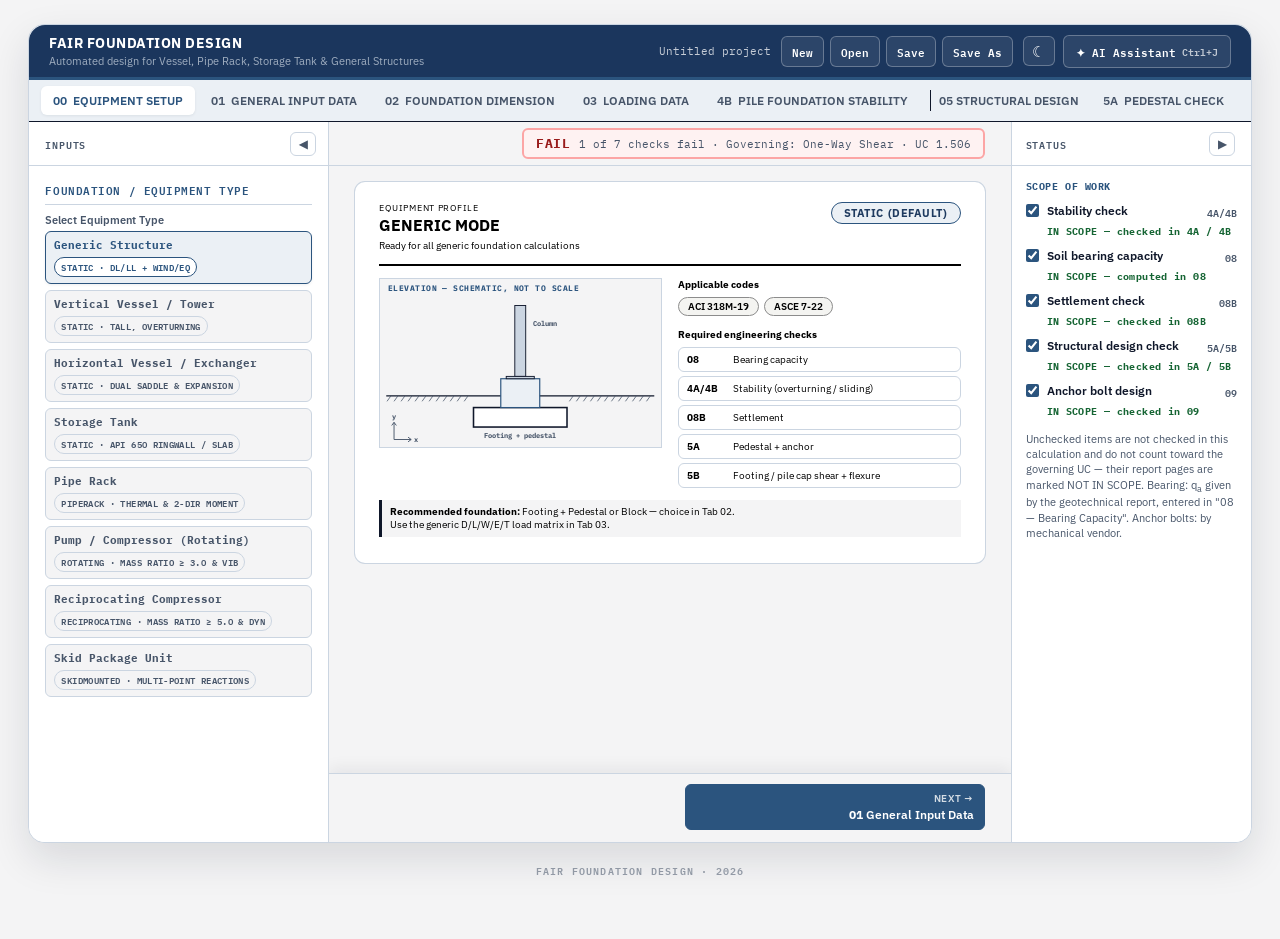
==== index.html @ dda246fa "Visualize ACI anchor failure modes with check operands" ====
<!DOCTYPE html>
<html lang="en">
<head>
<meta charset="UTF-8">
<meta name="viewport" content="width=device-width, initial-scale=1.0">
<title>FAIR Foundation Design — ACI 318M-19 / ASCE 7-22</title>
<link rel="preconnect" href="https://fonts.googleapis.com">
<link rel="preconnect" href="https://fonts.gstatic.com" crossorigin>
<!-- IBM Plex: Sans for UI labels and prose, Mono for numbers, inputs, badges and diagram labels (--sans / --mono in css/app.css). -->
<link href="https://fonts.googleapis.com/css2?family=IBM+Plex+Mono:ital,wght@0,400;0,500;0,600;0,700;1,500&family=IBM+Plex+Sans:ital,wght@0,400;0,500;0,600;0,700;1,400&display=swap" rel="stylesheet">
<link rel="stylesheet" href="css/app.css?v=20261028m2">
<!-- Saved light/dark choice applied before first paint (js/ui/theme.js, same key) — avoids a theme flash on refresh. -->
<script>try { var t = localStorage.getItem('fair_fdn_theme'); if (t === 'light' || t === 'dark') document.documentElement.dataset.theme = t; } catch (e) {}</script>
</head>
<body>
<div class="sheet">
  <div class="titleblock">
    <div class="tb-main">
      <h1>FAIR FOUNDATION DESIGN</h1>
      <p>Automated design for Vessel, Pipe Rack, Storage Tank &amp; General Structures</p>
    </div>
    <!-- Project file (js/workflow/project.js): New / Open / Save / Save As as *.fair.json -->
    <div class="tb-file" role="group" aria-label="Project file">
      <span class="tb-file-name" id="project-file-name" title="Project file">Untitled project</span>
      <button type="button" class="tb-file-btn" id="project-new" title="New project (default values)">New</button>
      <button type="button" class="tb-file-btn" id="project-open" title="Open a project file (Ctrl+O)">Open</button>
      <button type="button" class="tb-file-btn" id="project-save" title="Save (Ctrl+S)">Save</button>
      <button type="button" class="tb-file-btn" id="project-saveas" title="Save As (Ctrl+Shift+S)">Save As</button>
    </div>
    <button type="button" class="tb-theme-btn" id="theme-toggle" title="Switch to dark theme" aria-label="Switch to dark theme">☾</button>
    <button type="button" class="tb-ai-btn" id="ai-assistant-toggle" aria-expanded="false" aria-controls="right-panel" title="Open AI Assistant (Ctrl+J)">✦ AI Assistant <kbd>Ctrl+J</kbd></button>
  </div>
  <div class="sidebar-menu">
      <div class="tab active" data-tab="setup"><span class="tab-code">00</span><span class="tab-label">EQUIPMENT SETUP</span></div>
      <div class="tab" data-tab="general"><span class="tab-code">01</span><span class="tab-label">GENERAL INPUT DATA</span></div>
      <div class="tab" data-tab="foundsize"><span class="tab-code">02</span><span class="tab-label">FOUNDATION DIMENSION</span></div>
      <div class="tab" data-tab="loadingdata"><span class="tab-code">03</span><span class="tab-label">LOADING DATA</span></div>
      <div class="tab" data-tab="foundation"><span class="tab-code">4A</span><span class="tab-label">FOUNDATION STABILITY</span></div>
      <div class="tab" data-tab="pile"><span class="tab-code">4B</span><span class="tab-label">PILE FOUNDATION STABILITY</span></div>
      <span class="tab-group-label" title="05 — Structural Design">05 STRUCTURAL DESIGN</span>
      <div class="tab" data-tab="pedcheck"><span class="tab-code">5A</span><span class="tab-label">PEDESTAL CHECK</span></div>
      <div class="tab" data-tab="capcheck"><span class="tab-code">5B</span><span class="tab-label" id="capcheck-tab-label">PILE CAP CHECK</span></div>
      <div class="tab" data-tab="bearing"><span class="tab-code">08</span><span class="tab-label">BEARING CAPACITY (SOIL)</span></div>
      <div class="tab" data-tab="settlement"><span class="tab-code">08B</span><span class="tab-label" id="settlement-tab-label">SETTLEMENT (SOIL)</span></div>
      <div class="tab" data-tab="anchor"><span class="tab-code">09</span><span class="tab-label">ANCHOR BOLT DESIGN</span></div>
      <div class="tab" data-tab="summary"><span class="tab-code">11</span><span class="tab-label">SUMMARY REPORT</span></div>
  </div>
  <div class="layout-wrapper" data-sidebar="expanded">
    <div class="main-content">
      <!-- EQUIPMENT SETUP INPUTS (UX Journey §9.1 — visual cards + dynamic adaptation) -->
      <div id="in-setup" style="display:block;">
        <div class="body-grid">
          <div class="inputs">
            <div class="section-label">Foundation / Equipment Type</div>
            <div class="field">
              <label id="eq-type-label">Select Equipment Type</label>
              <div class="radio-row eq-stack" id="eq-type" role="radiogroup" aria-labelledby="eq-type-label">
                <button data-val="generic" class="sel"><span class="eq-name">Generic Structure</span><span class="eq-cat">STATIC · DL/LL + WIND/EQ</span></button>
                <button data-val="vertical_vessel"><span class="eq-name">Vertical Vessel / Tower</span><span class="eq-cat">STATIC · TALL, OVERTURNING</span></button>
                <button data-val="horizontal_vessel"><span class="eq-name">Horizontal Vessel / Exchanger</span><span class="eq-cat">STATIC · DUAL SADDLE &amp; EXPANSION</span></button>
                <button data-val="tank"><span class="eq-name">Storage Tank</span><span class="eq-cat">STATIC · API 650 RINGWALL / SLAB</span></button>
                <button data-val="piperack"><span class="eq-name">Pipe Rack</span><span class="eq-cat">PIPERACK · THERMAL &amp; 2-DIR MOMENT</span></button>
                <button data-val="pump"><span class="eq-name">Pump / Compressor (Rotating)</span><span class="eq-cat">ROTATING · MASS RATIO ≥ 3.0 &amp; VIB</span></button>
                <button data-val="pistonCompressor"><span class="eq-name">Reciprocating Compressor</span><span class="eq-cat">RECIPROCATING · MASS RATIO ≥ 5.0 &amp; DYN</span></button>
                <button data-val="skid"><span class="eq-name">Skid Package Unit</span><span class="eq-cat">SKIDMOUNTED · MULTI-POINT REACTIONS</span></button>
              </div>
            </div>
            <div class="field" id="eq-saddle-field" style="display:none;">
              <label for="eq-saddle">Saddle distance, Ls <span class="unit">m</span></label>
              <input type="number" id="eq-saddle" value="6" min="0" step="0.1">
              <div class="note">Center-to-center of saddles — passed to the horizontal-vessel helper in Tab 03 (informational until wired).</div>
            </div>
          </div>
          <div class="results">
             <div id="setup-status" class="calc-panel active">
                <div class="verdict">
                  <div class="stamp">GENERIC MODE</div>
                  <div class="uc"><div class="lbl">Ready for all generic foundation calculations</div></div>
                </div>
             </div>
          </div>
        </div>
      </div>
      <!-- LOADING DATA (merged: equipment base reactions + wind/seismic generators + load combinations) -->
      <div id="in-loadingdata" style="display:none;">
      <!-- PIPE RACK SPECIFIC INPUTS -->
      <div id="in-piperack" style="display:none;">
        <div class="body-grid">
          <div class="inputs">
            <div class="section-label">Pipe Rack Column Reactions (Base)</div>
            <div class="field">
              <label>Dead Load (Empty Piping + Structure), De <span class="unit">kN</span></label>
              <div style="display:flex; gap:10px;">
                <input type="number" id="pr-de-p" placeholder="P (Axial)" value="150">
                <input type="number" id="pr-de-hx" placeholder="Hx" value="15">
                <input type="number" id="pr-de-hz" placeholder="Hz" value="5">
              </div>
            </div>
            <div class="field">
              <label>Operating Load (Fluid/Contents), Do <span class="unit">kN</span></label>
              <div style="display:flex; gap:10px;">
                <input type="number" id="pr-do-p" placeholder="P (Axial)" value="350">
                <input type="number" id="pr-do-hx" placeholder="Hx" value="0">
                <input type="number" id="pr-do-hz" placeholder="Hz" value="0">
              </div>
            </div>
            <div class="field">
              <label>Thermal Friction (Pipe on Shoe), Tf <span class="unit">kN</span></label>
              <div style="display:flex; gap:10px;">
                <input type="number" disabled placeholder="P" value="0">
                <input type="number" id="pr-tf-hx" placeholder="Hx (Trans)" value="30">
                <input type="number" id="pr-tf-hz" placeholder="Hz (Long)" value="80">
              </div>
              <div class="note">Friction forces from piping expansion. Usually applied 100% in longitudinal or 50% transverse.</div>
            </div>
            <div class="field">
              <label>Thermal Anchor (Fixed Point), Ta <span class="unit">kN</span></label>
              <div style="display:flex; gap:10px;">
                <input type="number" disabled placeholder="P" value="0">
                <input type="number" id="pr-ta-hx" placeholder="Hx (Trans)" value="0">
                <input type="number" id="pr-ta-hz" placeholder="Hz (Long)" value="150">
              </div>
            </div>
            <div class="field">
              <label>Wind Load (Transverse & Longitudinal), W — strength level <span class="unit">kN</span></label>
              <div style="display:flex; gap:10px;">
                <input type="number" id="pr-w-p" placeholder="P (Uplift/Down)" value="45">
                <input type="number" id="pr-w-hx" placeholder="Hx (Trans)" value="90">
                <input type="number" id="pr-w-hz" placeholder="Hz (Long)" value="35">
              </div>
            </div>
            <button type="button" id="pr-generate-combos" class="combo-add-btn" style="margin-top:15px; background:var(--pass); color:#fff; border:none; padding:10px; font-weight:bold; width:100%;">
              GENERATE PIPE RACK LOAD COMBINATIONS (PIP STC01015)
            </button>
            <div class="note" style="margin-top:10px;">Clicking this will automatically populate the Load Combinations section below with standard petrochemical combinations (Operating, Empty, Test + Wind/Seismic + Thermal). The wind value is taken as strength-level W, so the ASD combinations apply 0.6W (ASCE 7-22 §2.4.1).</div>
          </div>
          <div class="results">
             <div class="section-label">Pipe Rack Guidance</div>
             <div class="limits-box">
                <strong>PIP STC01015 / ASCE 7 Notes:</strong><br><br>
                - <strong>Tf (Friction):</strong> Typically considered acting in only one direction at a time. It does not act simultaneously with Wind/Seismic in extreme combinations unless specified.<br>
                - <strong>Ta (Anchor):</strong> Must be designed for the full calculated thermal force. <br>
                - <strong>Load Combos:</strong> For footing sizing (ASD), the load combinations usually take <i>D + Do + Ta + Tf</i> as the normal operating condition, and <i>D + Do + W/E + (Ta)</i> for environmental conditions.
             </div>
          </div>
        </div>
      </div>
      <!-- VESSEL AND TANK BASE REACTIONS -->
      <div id="in-vessel" style="display:none;">
  <div class="body-grid">
    <div class="inputs">
      <div class="section-label">Vertical Vessel Base Reactions</div>
      <div class="field">
        <label>Erection Weight, De <span class="unit">kN</span></label>
        <input type="number" id="vsl-de-p" placeholder="P (Axial)" value="200">
      </div>
      <div class="field">
        <label>Empty Weight, D <span class="unit">kN</span></label>
        <input type="number" id="vsl-d-p" placeholder="P (Axial)" value="250">
      </div>
      <div class="field">
        <label>Operating Fluid Weight, Do <span class="unit">kN</span></label>
        <input type="number" id="vsl-do-p" placeholder="P (Axial)" value="800">
      </div>
      <div class="field">
        <label>Test Fluid Weight, Dt <span class="unit">kN</span></label>
        <input type="number" id="vsl-dt-p" placeholder="P (Axial)" value="1200">
      </div>
      <div class="field">
        <label>Wind Load, W — strength level <span class="unit">kN, kN·m</span></label>
        <div style="display:flex; gap:10px;">
          <input type="number" id="vsl-w-h" placeholder="H (Shear)" value="150">
          <input type="number" id="vsl-w-m" placeholder="M (Moment)" value="1800">
        </div>
      </div>
      <div class="field">
        <label>Seismic Load, E <span class="unit">kN, kN·m</span></label>
        <div style="display:flex; gap:10px;">
          <input type="number" id="vsl-e-h" placeholder="H (Shear)" value="250">
          <input type="number" id="vsl-e-m" placeholder="M (Moment)" value="3000">
        </div>
      </div>
      <button type="button" id="vsl-generate-combos" class="combo-add-btn" style="margin-top:15px; background:var(--pass); color:#fff; border:none; padding:10px; font-weight:bold; width:100%;">
        GENERATE VESSEL LOAD COMBINATIONS
      </button>
    </div>
    <div class="results">
      <div class="section-label">Vessel Guidance</div>
      <div class="limits-box">
        Vessel combinations follow typical ASCE 7 / PIP standards.<br>
        Operating = D + Do<br>
        Test = D + Dt<br>
        Wind/Seismic govern extreme combinations.
      </div>
    </div>
  </div>
</div>
      <div id="in-tank" style="display:none;">
  <div class="body-grid">
    <div class="inputs">
      <div class="section-label">Storage Tank Base Reactions</div>
      <div class="field">
        <label>Empty Weight (Shell + Roof + Bottom), D <span class="unit">kN</span></label>
        <input type="number" id="tnk-d-p" placeholder="P (Axial)" value="500">
      </div>
      <div class="field">
        <label>Product Weight, Do <span class="unit">kN</span></label>
        <input type="number" id="tnk-do-p" placeholder="P (Axial)" value="4500">
      </div>
      <div class="field">
        <label>Test Water Weight, Dt <span class="unit">kN</span></label>
        <input type="number" id="tnk-dt-p" placeholder="P (Axial)" value="5500">
      </div>
      <div class="field">
        <label>Wind Load, W — strength level <span class="unit">kN, kN·m</span></label>
        <div style="display:flex; gap:10px;">
          <input type="number" id="tnk-w-h" placeholder="H (Shear)" value="300">
          <input type="number" id="tnk-w-m" placeholder="M (Moment)" value="1500">
        </div>
      </div>
      <div class="field">
        <label>Seismic Load, E <span class="unit">kN, kN·m</span></label>
        <div style="display:flex; gap:10px;">
          <input type="number" id="tnk-e-h" placeholder="H (Shear)" value="800">
          <input type="number" id="tnk-e-m" placeholder="M (Moment)" value="3200">
        </div>
      </div>
      <button type="button" id="tnk-generate-combos" class="combo-add-btn" style="margin-top:15px; background:var(--pass); color:#fff; border:none; padding:10px; font-weight:bold; width:100%;">
        GENERATE TANK LOAD COMBINATIONS
      </button>
    </div>
    <div class="results">
      <div class="section-label">Tank Guidance</div>
      <div class="limits-box">
        API 650 tank foundations typically use ringwalls or large slab foundations.<br>
        The product weight heavily governs bearing pressure.<br>
        Uplift due to wind or seismic overturning must be checked.
      </div>
    </div>
  </div>
</div>
      <!-- LOADING DATA — INPUT / OUTPUT SPLIT (Wind & Seismic generators moved to popup calculators to save space) -->
      <div id="in-loadcomb" class="combo-section">
    <div class="ld-grid">
    <div class="ld-inputs gen-tree">
    <!-- AI Data Extractor (was "Auto Fill") — at the top of the panel so an import comes before the manual inputs; ids / handlers unchanged. -->
    <details class="gt-group gt-extractor">
    <summary>✨ AI Data Extractor<span class="gt-extractor-hint">Equipment datasheet · load combination table</span></summary>
    <div class="gt-body">
    <div class="gt-sub">Equipment Datasheet</div>
    <div class="gt-ai">
      <div class="gt-ai-desc">Upload a mechanical datasheet image, or paste its text → fills Equipment Load (E).</div>
      <div class="gt-ai-compose">
        <label for="eq-text-paste" class="sr-only">Paste datasheet text</label>
        <textarea id="eq-text-paste" class="gt-ai-chat" rows="3" placeholder="Equipment empty weight: 0.96 ton&#10;Operating weight: 1.06 ton&#10;Test weight: 1.23 ton"></textarea>
        <label class="gt-ai-attach" title="Upload datasheet image">
          <input type="file" id="eq-ocr-file" accept="image/*" class="sr-only">
          <svg viewBox="0 0 24 24" width="18" height="18" fill="none" stroke="currentColor" stroke-width="2" stroke-linecap="round" stroke-linejoin="round" aria-hidden="true"><path d="M12 16V4M6 10l6-6 6 6"/><path d="M4 16v3a1 1 0 0 0 1 1h14a1 1 0 0 0 1-1v-3"/></svg>
          <span>IMG</span>
        </label>
      </div>
      <div class="gt-ai-actions">
        <button type="button" id="eq-ocr-run" class="gt-ai-send" disabled>Run OCR</button>
        <button type="button" id="eq-text-parse" class="gt-ai-send">Parse Text</button>
      </div>
      <div class="note" id="eq-ocr-status">Upload an image, then click "Run OCR". Requires internet access the first time (downloads the OCR engine, a few MB).</div>
      <div class="gt-ai-warn"><span>⚠</span><span>Review extracted values before calculation.</span></div>
    </div>
    <div class="gt-sub">Load Combination Table</div>
    <div class="gt-ai">
      <div class="gt-ai-desc">Import a load combination table from a photo/screenshot.</div>
      <label class="gt-ai-upload">
        <input type="file" id="lc-ocr-file" accept="image/*" class="sr-only">
        ⇪ Upload Image
      </label>
      <div class="gt-ai-actions">
        <button type="button" id="lc-ocr-run" class="gt-ai-send" disabled>Run OCR</button>
      </div>
      <div class="note" id="lc-ocr-status">Upload an image, then click "Run OCR". Requires internet access the first time (downloads the OCR engine, a few MB).</div>
      <div class="gt-ai-warn"><span>⚠</span><span>Review extracted values before calculation.</span></div>
    </div>
    </div>
    </details>
    <details class="gt-group" open>
    <summary>Load Input Method</summary>
    <div class="gt-body">
    <div class="field">
      <span id="ld-mode-label" class="sr-only">Method</span>
      <div class="radio-row gt-radio" id="ld-mode" role="radiogroup" aria-labelledby="ld-mode-label">
        <button data-val="manual" class="sel">Manual Input (from components)</button>
        <button data-val="reaction">Support Reaction (from structural model)</button>
      </div>
    </div>
    <div class="field" id="ld-sign-field" style="display:none;">
      <label id="ld-sign-label"><span>Sign convention of the Load Values</span></label>
      <div class="radio-row gt-radio" id="ld-sign" role="radiogroup" aria-labelledby="ld-sign-label">
        <button data-val="fair" class="sel">FAIR (loads on the foundation)</button>
        <button data-val="staad">STAAD support reactions (Y up)</button>
      </div>
      <div class="note" id="ld-sign-note-fair">P down +. For a lateral load, H and M have the <strong>same sign</strong> when they overturn the same way (H = F, M = F·h). Mz &gt; 0 presses the +x side, M<sub>x</sub> &gt; 0 the −z side.</div>
      <div class="note" id="ld-sign-note-staad" style="display:none;">Type the support reactions as STAAD reports them (global axes, <strong>Y up</strong>, forces the support exerts on the structure): vertical types P = F<sub>Y</sub>, H = F<sub>X</sub>, M = M<sub>Z</sub>, H<sub>z</sub> = F<sub>Z</sub>, M<sub>x</sub> = M<sub>X</sub>; X-direction types (WX, EQX …) H = F<sub>X</sub>, M = M<sub>Z</sub>; Z-direction types (WZ, EQZ …) H = F<sub>Z</sub>, M = M<sub>X</sub>. FAIR flips the signs itself (H = −F<sub>X</sub>, H<sub>z</sub> = −F<sub>Z</sub>, M of Z types = −M<sub>X</sub>). Not valid for a Z-up model or another software — use the FAIR convention there.</div>
    </div>
    </div>
    </details>
    <details class="gt-group" id="sti-group">
      <summary>Import STAAD reactions (.std + .ANL)</summary>
      <div class="gt-body">
        <div class="note">Support reactions per combination of one node: the combination factors and the dead / wind / seismic cases from the .std, the reactions from the last table of the .ANL (KN / METER). Replaces the load types and both combination sets of this tab (Support Reaction mode, STAAD sign).</div>
        <div class="field"><label for="sti-std">STAAD input (.std)</label><input type="file" id="sti-std" accept=".std,.STD,.txt"></div>
        <div class="field"><label for="sti-anl">STAAD output (.ANL)</label><input type="file" id="sti-anl" accept=".anl,.ANL,.txt"></div>
        <div class="field"><label for="sti-node">Support node</label><select id="sti-node"></select></div>
        <div class="field"><label for="sti-asd">ASD combinations (stability, anchor bolts)</label><input type="text" id="sti-asd" placeholder="101-164" value="101-164"></div>
        <div class="field"><label for="sti-lrfd">LRFD combinations (pedestal, footing design)</label><input type="text" id="sti-lrfd" placeholder="301-400" value="301-400"></div>
        <button type="button" id="sti-import" class="combo-add-btn">⤓ Import STAAD reactions</button>
        <div id="sti-msg" class="note"></div>
      </div>
    </details>
    <!-- Hidden from view per user request — "lc-dW"/"lc-dh" stay in the DOM (readonly, auto-filled by
         calcFoundSize()) since calcOneWay/calcTwoWay/etc. still read them via num('lc-dW')/num('lc-dh')
         for the top-of-footing -> bottom-of-footing self-weight load transfer. -->
    <div style="display:none;">
      <div class="section-label">Footing Self-Weight — Top → Bottom Transfer</div>
      <div class="field">
        <label for="lc-dW">Added weight, ΔW (footing + pedestal + backfill) <span class="unit">kN</span></label>
        <input type="number" id="lc-dW" value="50" min="0" readonly>
      </div>
      <div class="field">
        <label for="lc-dh">Height, Δh (top of footing/pedestal to underside of footing) <span class="unit">m</span></label>
        <input type="number" id="lc-dh" value="1.5" min="0" step="0.1" readonly>
      </div>
    </div>
    <!-- LOAD CASE: one input block per registered load type. Blocks tagged data-lc-codes are shown only while at
         least one of those codes is in lcLoadTypes (see renderLoadCaseInputs()); types without a dedicated block
         get synced P/H/M inputs in #lc-case-other. -->
    <details class="gt-group" open>
    <summary>Load Case</summary>
    <div class="gt-body">
    <button type="button" id="lc-open-loadtypes" class="combo-add-btn" style="background:transparent; margin-top:0;">⧉ Edit Load Types</button>
    <!-- Dead Load (D) — same synced P/H/M inputs as #lc-case-other, but kept first in the Load Case group. -->
    <div id="lc-case-D"></div>
    <div id="lc-case-L" data-lc-codes="L">
    <div class="gt-sub">Live Load (L)</div>
    <div class="field">
      <label for="ll-load-p">Live load, L <span class="unit">kN</span></label>
      <input type="number" id="ll-load-p" value="200" step="1">
    </div>
    </div>
    <div id="lc-case-Lr" data-lc-codes="Lr">
    <div class="gt-sub">Roof Live Load (Lr)</div>
    <div class="field">
      <label for="lr-load-p">Roof live load, Lr <span class="unit">kN</span></label>
      <input type="number" id="lr-load-p" value="0" step="1">
    </div>
    </div>
    <div id="ld-manual-fields">
    <div id="lc-case-EQ" data-lc-codes="E(E),E(O),E(T)">
    <div class="gt-sub">Equipment Load (E)</div>
    <div class="note" style="margin-top:-4px;">Straight from the mechanical/vendor datasheet — enter the reaction directly, no formula to fill in.</div>
    <div style="display:flex; gap:10px; flex-wrap:wrap;">
      <div class="field" style="flex:1; min-width:160px;" data-lc-codes="E(E)">
        <label for="eq-load-ee"><span>Equipment empty load, E<sub>E</sub></span> <span class="unit">kN</span></label>
        <input type="number" id="eq-load-ee" value="0" min="0" step="0.1">
      </div>
      <div class="field" style="flex:1; min-width:160px;" data-lc-codes="E(O)">
        <label for="eq-load-eo"><span>Equipment operating load, E<sub>O</sub></span> <span class="unit">kN</span></label>
        <input type="number" id="eq-load-eo" value="0" min="0" step="0.1">
      </div>
      <div class="field" style="flex:1; min-width:160px;" data-lc-codes="E(T)">
        <label for="eq-load-et"><span>Equipment test load, E<sub>T</sub></span> <span class="unit">kN</span></label>
        <input type="number" id="eq-load-et" value="0" min="0" step="0.1">
      </div>
    </div>
    <div id="skid-sup-box" style="display:none;">
      <div class="gt-sub">Support Reactions (skid / base plates)</div>
      <div class="note" style="margin-top:-4px;">Vendor reaction per support, down +: one row per base plate / skid runner (x, z = centre from the footing centre, m; c<sub>1</sub> × c<sub>2</sub> = footprint, m). "Apply" writes the sums into E(E) / E(O) / E(T) above and every support into the Tab 02 load points (Multiple), share = operating reaction. Lateral loads stay in Wind / Seismic below.</div>
      <div id="skid-sup-list"></div>
      <div style="display:flex; gap:8px; flex-wrap:wrap;">
        <button type="button" id="skid-sup-add" class="combo-add-btn">+ Add support</button>
        <button type="button" id="skid-sup-apply" class="combo-add-btn">Apply to E(E) / E(O) / E(T) + load points</button>
      </div>
      <div class="note" id="skid-sup-note"></div>
    </div>
    </div>
    <div id="lc-case-W" data-lc-codes="WX,WZ,W">
    <div class="gt-sub">Wind Load (W)</div>
    <div style="display:flex; gap:10px; flex-wrap:wrap;">
      <div class="field" style="flex:1; min-width:160px;">
        <label for="wl-direct-Fx"><span>Wind shear, F<sub>x</sub></span> <span class="unit">kN</span></label>
        <input type="number" id="wl-direct-Fx" value="0" step="0.1">
      </div>
      <div class="field" style="flex:1; min-width:160px;">
        <label for="wl-direct-Mz"><span>Wind moment, M<sub>z</sub></span> <span class="unit">kN·m</span></label>
        <input type="number" id="wl-direct-Mz" value="0" step="0.1">
      </div>
    </div>
    <div style="display:flex; gap:10px; flex-wrap:wrap;">
      <div class="field" style="flex:1; min-width:160px;">
        <label for="wl-direct-Fz"><span>Wind shear, F<sub>z</sub></span> <span class="unit">kN</span></label>
        <input type="number" id="wl-direct-Fz" value="0" step="0.1">
      </div>
      <div class="field" style="flex:1; min-width:160px;">
        <label for="wl-direct-Mx"><span>Wind moment, M<sub>x</sub></span> <span class="unit">kN·m</span></label>
        <input type="number" id="wl-direct-Mx" value="0" step="0.1">
      </div>
    </div>
    <div style="display:flex; gap:8px; flex-wrap:wrap;">
      <button type="button" id="wl-direct-apply" class="combo-add-btn">Apply → fill Wind (W) row</button>
      <button type="button" id="wl-open-calc" class="combo-add-btn" style="background:transparent;">⧉ Calculate (ASCE 7-22 generator)</button>
    </div>
    </div>
    <div id="lc-case-S" data-lc-codes="EQX(O),EQZ(O),E,EQX(E),EQZ(E)">
    <div class="gt-sub">Seismic Load (EQ)</div>
    <div data-lc-codes="EQX(O),EQZ(O),E">
    <div class="note" style="margin-top:-4px;"><strong>Operating condition — EQX(O), EQZ(O)</strong> (121–122).</div>
    <div style="display:flex; gap:10px; flex-wrap:wrap;">
      <div class="field" style="flex:1; min-width:160px;">
        <label for="sg-direct-Fx"><span>Seismic shear, F<sub>x</sub></span> <span class="unit">kN</span></label>
        <input type="number" id="sg-direct-Fx" value="0" step="0.1">
      </div>
      <div class="field" style="flex:1; min-width:160px;">
        <label for="sg-direct-Mz"><span>Seismic moment, M<sub>z</sub></span> <span class="unit">kN·m</span></label>
        <input type="number" id="sg-direct-Mz" value="0" step="0.1">
      </div>
    </div>
    <div style="display:flex; gap:10px; flex-wrap:wrap;">
      <div class="field" style="flex:1; min-width:160px;">
        <label for="sg-direct-Fz"><span>Seismic shear, F<sub>z</sub></span> <span class="unit">kN</span></label>
        <input type="number" id="sg-direct-Fz" value="0" step="0.1">
      </div>
      <div class="field" style="flex:1; min-width:160px;">
        <label for="sg-direct-Mx"><span>Seismic moment, M<sub>x</sub></span> <span class="unit">kN·m</span></label>
        <input type="number" id="sg-direct-Mx" value="0" step="0.1">
      </div>
    </div>
    <div style="display:flex; gap:8px; flex-wrap:wrap;">
      <button type="button" id="sg-direct-apply" class="combo-add-btn">Apply → fill Seismic (E) row</button>
      <button type="button" id="sg-open-calc" class="combo-add-btn" style="background:transparent;">⧉ Calculate (ASCE 7-22 generator)</button>
    </div>
    </div>
    <div data-lc-codes="EQX(E),EQZ(E)">
    <div class="note" style="margin-top:10px;"><strong>Empty condition — EQX(E), EQZ(E)</strong> (111–116).</div>
    <div style="display:flex; gap:10px; flex-wrap:wrap;">
      <div class="field" style="flex:1; min-width:160px;">
        <label for="sg-direct-Fx-empty"><span>Seismic shear, F<sub>x</sub></span> <span class="unit">kN</span></label>
        <input type="number" id="sg-direct-Fx-empty" value="0" step="0.1">
      </div>
      <div class="field" style="flex:1; min-width:160px;">
        <label for="sg-direct-Mz-empty"><span>Seismic moment, M<sub>z</sub></span> <span class="unit">kN·m</span></label>
        <input type="number" id="sg-direct-Mz-empty" value="0" step="0.1">
      </div>
    </div>
    <div style="display:flex; gap:10px; flex-wrap:wrap;">
      <div class="field" style="flex:1; min-width:160px;">
        <label for="sg-direct-Fz-empty"><span>Seismic shear, F<sub>z</sub></span> <span class="unit">kN</span></label>
        <input type="number" id="sg-direct-Fz-empty" value="0" step="0.1">
      </div>
      <div class="field" style="flex:1; min-width:160px;">
        <label for="sg-direct-Mx-empty"><span>Seismic moment, M<sub>x</sub></span> <span class="unit">kN·m</span></label>
        <input type="number" id="sg-direct-Mx-empty" value="0" step="0.1">
      </div>
    </div>
    </div>
    </div>
    <!-- Load types with no dedicated block above (e.g. D, Lr, custom) — P/H/M inputs rendered and kept in sync with
         the Load Values table by renderLoadCaseInputs(). -->
    <div id="lc-case-other"></div>
    </div>
    </div>
    </details>
    <details class="gt-group" open>
    <summary>Load Combination</summary>
    <div class="gt-body">
    <button type="button" id="lc-open-combos" class="combo-add-btn" style="background:transparent; margin-top:0;">⧉ Edit Load Combinations (ASD)</button>
    <button type="button" class="combo-add-btn lrfd-open-btn" style="background:transparent;">⧉ Edit Load Combinations (LRFD)</button>
    </div>
    </details>
    <details class="gt-group" id="lc-values-group" open>
    <summary>Load Values</summary>
    <div class="gt-body">
    <div class="note" style="margin-top:0;">Support reactions from the structural model, per load type (P / H / M at top of pedestal).</div>
    <button type="button" id="lc-open-values" class="combo-add-btn" style="background:transparent;">⧉ Edit Load Values</button>
    </div>
    </details>
    </div>
    <div class="ld-results">
    <!-- Focus Canvas view of 03 (js/tabs/loadingFocus.js) — replaces .ld-page only in that mode. -->
    <div id="focus-loading" class="focus-panel"></div>
    <div class="ld-page">
    <div class="report-header"><h2>03. Loading Data</h2></div>
    <div class="section-label" style="margin-top:0;">3.1 Load Case and Summary</div>
    <div id="dl-worksheet-container"></div>
    <div id="ll-load-preview"></div>
    <div id="lr-load-preview"></div>
    <div id="eq-load-preview"></div>
    <div id="eq-ocr-preview"></div>
    <div id="eq-ocr-review"></div>
    <div id="wl-direct-preview"></div>
    <div id="wind-calc-preview"></div>
    <div id="sg-direct-preview"></div>
    <div id="seismic-calc-preview"></div>
    <div id="load-summary-container"></div>
    <div class="section-label" style="margin-top:20px;">3.2 Load Combination</div>
    <div class="section-label" style="margin-top:16px;">3.2.1 ASD combinations (allowable stress design)</div>
    <div id="lc-combo-print-container"></div>
    <div id="lc-ocr-preview"></div>
    <div id="lc-ocr-review"></div>
    <div class="section-label" style="margin-top:20px;">3.2.2 LRFD combinations (strength design)</div>
    <div id="lrfd-combo-print-container"></div>
    <div class="section-label" style="margin-top:20px;">3.3 Load Result</div>
    <div class="section-label" style="margin-top:16px;">3.3.1 Load at top of pedestal (ASD)</div>
    <div class="overflow-x" id="lc-summary-top"></div>
    <div class="section-label" style="margin-top:20px;">3.3.2 Load at bottom of footing (ASD)</div>
    <div class="overflow-x" id="lc-summary-bottom"></div>
    <div class="section-label" style="margin-top:20px;">3.3.3 Load at top of pedestal (LRFD)</div>
    <div class="overflow-x" id="lrfd-summary-top"></div>
    <div class="section-label" style="margin-top:20px;">3.3.4 Load at base of pedestal (LRFD)</div>
    <div class="overflow-x" id="lrfd-summary-ped"></div>
    <div class="section-label" style="margin-top:20px;">3.3.5 Load at bottom of footing (LRFD)</div>
    <div class="overflow-x" id="lrfd-summary-bottom"></div>
    </div>
    </div>
    </div>
  </div>
      </div>
  <div class="body-grid">
    <!-- ============ INPUTS ============ -->
    <div class="inputs">
      <!-- GENERAL INPUT DATA -->
      <div id="in-general" class="gen-tree" style="display:none;">
        <!-- AI Data Extractor (was "Auto Fill") — at the top of the panel so an import comes before the manual inputs; ids / handlers unchanged. -->
        <details class="gt-group gt-extractor">
        <summary>✨ AI Data Extractor<span class="gt-extractor-hint">Project data from PDF / text — preview, not wired yet</span></summary>
        <div class="gt-body">
        <div class="gt-ai">
          <div class="gt-ai-desc">Upload your calculation documents and let AI extract project parameters.</div>
          <div class="gt-ai-compose">
            <label for="gen-ai-chat" class="sr-only">Chat / paste project data</label>
            <textarea id="gen-ai-chat" class="gt-ai-chat" rows="3" placeholder="Type project data, or upload a PDF → e.g. fc 30 MPa, fy 420 MPa, soil 18 kN/m3 ..."></textarea>
            <label class="gt-ai-attach" title="Upload PDF">
              <input type="file" id="gen-ai-file" accept="application/pdf,.pdf" class="sr-only">
              <svg viewBox="0 0 24 24" width="18" height="18" fill="none" stroke="currentColor" stroke-width="2" stroke-linecap="round" stroke-linejoin="round" aria-hidden="true"><path d="M12 16V4M6 10l6-6 6 6"/><path d="M4 16v3a1 1 0 0 0 1 1h14a1 1 0 0 0 1-1v-3"/></svg>
              <span>PDF</span>
            </label>
          </div>
          <div class="gt-ai-file" id="gen-ai-file-name"></div>
          <button type="button" id="gen-ai-chat-apply" class="gt-ai-send" disabled title="Not wired yet">Apply to Form</button>
          <div class="gt-ai-warn"><span>⚠</span><span>Review extracted values before calculation.</span></div>
          <div class="note" style="margin-top:8px;">Preview only — PDF extraction and chat parsing are not wired yet; no values are filled.</div>
        </div>
        </div>
        </details>
        <div class="gt-project">
          <div class="gt-head">Project</div>
          <div class="field" style="margin-bottom:0;"><label for="gen-proj" class="sr-only">Equipment Name</label><input type="text" id="gen-proj" value="Patimban Vessel" placeholder="Equipment name"></div>
        </div>
        <details class="gt-group" open>
        <summary>Foundation</summary>
        <div class="gt-body">
        <div class="field">
          <span id="fs-support-label" class="sr-only">Foundation Type</span>
          <div class="radio-row gt-radio" id="fs-support" role="radiogroup" aria-labelledby="fs-support-label">
            <button data-val="shallow">Shallow Foundation</button>
            <button data-val="pile" class="sel">Deep Foundation</button>
          </div>
        </div>
        <div id="gen-pile-fields" style="display:none;">
          <div class="gt-sub">Pile Geometry</div>
          <div class="field">
            <label for="pf-type">Pile type</label>
            <input type="text" id="pf-type" value="Precast Spun Pile">
          </div>
          <div class="field">
            <label for="pf-dia"><span>Pile diameter, D</span> <span class="unit">mm</span></label>
            <input type="number" id="pf-dia" value="400" min="0" step="10">
          </div>
          <div class="field">
            <label for="pf-L"><span>Embedment length, L</span> <span class="unit">m</span></label>
            <input type="number" id="pf-L" value="12" min="0" step="0.5">
          </div>
          <div class="gt-sub">Pile Capacity Parameters</div>
          <div class="field">
            <label for="pf-Qc"><span>Allowable compression, P<sub>all</sub> (single pile)</span> <span class="unit">kN</span></label>
            <input type="number" id="pf-Qc" value="800" min="0">
          </div>
          <div class="field">
            <label for="pf-Qt"><span>Allowable uplift/tension, T<sub>all</sub> (single pile)</span> <span class="unit">kN</span></label>
            <input type="number" id="pf-Qt" value="300" min="0">
          </div>
          <div class="field">
            <label for="pf-Ql"><span>Allowable lateral, H<sub>all</sub> (single pile)</span> <span class="unit">kN</span></label>
            <input type="number" id="pf-Ql" value="80" min="0">
          </div>
        </div>
        <div class="gt-sub" id="gen-shallow-fs-section-label">Safety Factors</div>
        <div id="gen-shallow-fs-fields">
          <div class="field">
            <table class="gt-fs">
              <thead><tr><th></th><th>Permanent</th><th class="gt-fs-temp">Temporary</th></tr></thead>
              <tbody>
                <tr>
                  <th scope="row">Sliding FS</th>
                  <td><input type="number" id="fd-fsSlide-perm" value="1.5" min="0" step="0.1" aria-label="Min. sliding FS — Permanent (static)"></td>
                  <td class="gt-fs-temp"><div id="fd-fsSlide-temp-field"><input type="number" id="fd-fsSlide-temp" value="1.1" min="0" step="0.1" aria-label="Min. sliding FS — Temporary (seismic/wind)"></div></td>
                </tr>
                <tr>
                  <th scope="row">Overturning FS</th>
                  <td><input type="number" id="fd-fsOT-perm" value="1.5" min="0" step="0.1" aria-label="Min. overturning FS — Permanent (static)"></td>
                  <td class="gt-fs-temp"><div id="fd-fsOT-temp-field"><input type="number" id="fd-fsOT-temp" value="1.1" min="0" step="0.1" aria-label="Min. overturning FS — Temporary (seismic/wind)"></div></td>
                </tr>
              </tbody>
            </table>
          </div>
          <div class="field check-field">
            <label for="fd-fsDistinguish">
              <input type="checkbox" id="fd-fsDistinguish" checked>
              <span>Use different temporary FS</span>
            </label>
          </div>
          <div class="note">Permanent = static combinations; Temporary = wind/seismic combinations. Unchecked → Permanent FS applies to all.</div>
        </div>
        </div>
        </details>
        <details class="gt-group" open>
        <summary>Design Standard</summary>
        <div class="gt-body">
        <button type="button" id="gen-open-standards" class="combo-add-btn" style="background:transparent;">⧉ Edit Design Standards</button>
        </div>
        </details>
        <details class="gt-group" open>
        <summary>Material</summary>
        <div class="gt-body">
        <div class="gt-sub">Concrete</div>
        <div class="field">
          <label for="gen-fc"><span>Concrete strength, f'c</span> <span class="unit">MPa</span></label>
          <input type="number" id="gen-fc" value="30" min="0">
        </div>
        <div class="field">
          <label for="gen-gc"><span>Concrete unit weight, γ<sub>c</sub></span> <span class="unit">kN/m³</span></label>
          <input type="number" id="gen-gc" value="24" min="0" step="0.5">
        </div>
        <div class="field">
          <label for="gen-gl"><span>Lean concrete unit weight, γ<sub>L</sub></span> <span class="unit">kN/m³</span></label>
          <input type="number" id="gen-gl" value="22" min="0" step="0.5">
        </div>
        <div class="gt-sub">Reinforcement</div>
        <div class="field">
          <label for="gen-fy"><span>Rebar yield strength, f<sub>y</sub></span> <span class="unit">MPa</span></label>
          <input type="number" id="gen-fy" value="420" min="0">
        </div>
        <div class="gt-sub">Soil</div>
        <div class="field">
          <label for="gen-gs"><span>Soil unit weight, γ<sub>s</sub></span> <span class="unit">kN/m³</span></label>
          <input type="number" id="gen-gs" value="18" min="0" step="0.5">
        </div>
        </div>
        </details>
      </div>
      <!-- ONE-WAY INPUTS -->
      <div id="in-oneway" class="gen-tree" style="display:none;">
        <details class="gt-group" open>
        <summary>One-Way Shear (ACI 318M-19 §22.5)</summary>
        <div class="gt-body">
        <div class="gt-sub">Geometry</div>
        <div class="field">
          <label for="ow-bw"><span>Web width, b<sub>w</sub></span> <span class="unit">mm</span></label>
          <input type="number" id="ow-bw" value="1000" min="0">
        </div>
        <div class="field">
          <label for="ow-h"><span>Overall height, h (= H<sub>f</sub>, Tab 02)</span> <span class="unit">mm</span></label>
          <input type="number" id="ow-h" value="400" min="0" step="50" readonly>
        </div>
        <div class="field">
          <label for="ow-cc">Concrete cover, cc <span class="unit">mm</span></label>
          <input type="number" id="ow-cc" value="40" min="0">
        </div>
        <div class="field">
          <label for="ow-D">Main bar diameter, D <span class="unit">mm</span></label>
          <input type="number" id="ow-D" value="19" min="0">
        </div>
        <div class="note">Effective depth, d = h - cc - D = <strong id="ow-d-out">—</strong> mm. Simplified (excludes stirrup diameter/bar layers) — verify against actual detailing.</div>
        <div class="gt-sub">Material</div>
        <div class="note">f'c is set in "01 — GENERAL INPUT DATA".</div>
        <div class="field">
          <label id="ow-lambda-label">Concrete density class</label>
          <div class="radio-row" id="ow-lambda" role="radiogroup" aria-labelledby="ow-lambda-label">
            <button data-val="1.0" class="sel">Normal — λ=1.0</button>
            <button data-val="0.85">Sand-LW — λ=0.85</button>
            <button data-val="0.75">All-LW — λ=0.75</button>
          </div>
        </div>
        <div class="gt-sub">Method (§22.5.5)</div>
        <div class="field">
          <label id="ow-method-label">Calculation method</label>
          <div class="radio-row" id="ow-method" role="radiogroup" aria-labelledby="ow-method-label">
            <button data-val="detailed" class="sel">Detailed (22.5.5.1)</button>
            <button data-val="simplified">Simplified (Table 22.5.5.1)</button>
          </div>
        </div>
        <div class="field" id="ow-rho-field">
          <label for="ow-rho"><span>Longitudinal reinf. ratio, ρ<sub>w</sub></span> <span class="unit">%</span></label>
          <input type="number" id="ow-rho" value="0.5" step="0.01" min="0">
          <div class="note">ρ<sub>w</sub> = A<sub>s</sub> / (b<sub>w</sub>·d) at the section, tension side.</div>
        </div>
        <div class="field check-field">
          <label for="ow-avmin">
            <input type="checkbox" id="ow-avmin">
            <span>A<sub>v</sub> ≥ A<sub>v,min</sub> provided at section (§9.6.3.3)</span>
          </label>
          <div class="note">Simplified method (Table 22.5.5.1) is only permitted when this is checked, or when overall height h ≤ 250 mm. Detailed method: checked → V<sub>c</sub> is the larger of Eq. (a) 0.17λ√f'c·b·d and Eq. (b); unchecked (a footing without stirrups) → Eq. (c) with λ<sub>s</sub>, <strong>without</strong> the 0.17 lower bound.</div>
        </div>
        <div class="gt-sub">Demand</div>
        <div class="field">
          <label id="ow-vu-src-label"><span>V<sub>u</sub> source</span></label>
          <div class="radio-row" id="ow-vu-src" role="radiogroup" aria-labelledby="ow-vu-src-label">
            <button data-val="manual" class="sel">Manual input</button>
            <button data-val="piles">From pile reactions (LRFD)</button>
            <button data-val="soil" style="display:none;">From soil pressure (LRFD)</button>
          </div>
        </div>
        <div id="ow-vu-piles-fields" style="display:none;">
          <div class="field">
            <label id="ow-dir-label">Section direction</label>
            <div class="radio-row" id="ow-dir" role="radiogroup" aria-labelledby="ow-dir-label">
              <button data-val="x" class="sel">⟂ x (b<sub>w</sub> = L<sub>f</sub>)</button>
              <button data-val="y">⟂ z (b<sub>w</sub> = B<sub>f</sub>)</button>
            </div>
          </div>
          <div class="note">Sections at d from the pedestal face (pedestal size and load point from Tab 02). b<sub>w</sub> must equal the cap / footing width perpendicular to the section: <strong id="ow-bw-hint">—</strong> mm. Pile reactions (pile cap) or the net soil pressure (shallow footing) come from the separate factored LRFD combinations.</div>
          <button type="button" class="combo-add-btn lrfd-open-btn">⧉ Edit LRFD Combinations</button>
        </div>
        <div class="field">
          <label for="ow-vu"><span>Factored shear, V<sub>u</sub></span> <span class="unit">kN</span></label>
          <input type="number" id="ow-vu" value="220" min="0">
        </div>
        <div id="opt-oneway"></div>
      </div>
        </details>
      </div>
      <!-- TWO-WAY INPUTS -->
      <div id="in-twoway" class="gen-tree" style="display:none;">
        <details class="gt-group" open>
        <summary>Punching Shear (ACI 318M-19 §22.6)</summary>
        <div class="gt-body">
        <div class="gt-sub">Column / Pedestal</div>
        <div class="field">
          <label for="tw-c1"><span>Dimension c<sub>1</sub></span> <span class="unit">mm</span></label>
          <input type="number" id="tw-c1" value="500" min="0">
        </div>
        <div class="field">
          <label for="tw-c2"><span>Dimension c<sub>2</sub></span> <span class="unit">mm</span></label>
          <input type="number" id="tw-c2" value="500" min="0">
        </div>
        <div class="note" id="tw-ped-src"></div>
        <div class="field">
          <label for="tw-h"><span>Overall height, h (= H<sub>f</sub>, Tab 02)</span> <span class="unit">mm</span></label>
          <input type="number" id="tw-h" value="400" min="0" step="50" readonly>
        </div>
        <div class="field">
          <label for="tw-cc">Concrete cover, cc <span class="unit">mm</span></label>
          <input type="number" id="tw-cc" value="40" min="0">
        </div>
        <div class="field">
          <label for="tw-D">Main bar diameter, D <span class="unit">mm</span></label>
          <input type="number" id="tw-D" value="19" min="0">
        </div>
        <div class="note">Effective depth, d = h - cc - D = <strong id="tw-d-out">—</strong> mm. Simplified — verify against actual (often two-way) bar layer detailing.</div>
        <div class="field">
          <label id="tw-loc-label">Column location</label>
          <div class="radio-row" id="tw-loc" role="radiogroup" aria-labelledby="tw-loc-label">
            <button data-val="interior" class="sel">Interior — α<sub>s</sub>=40</button>
            <button data-val="edge">Edge — α<sub>s</sub>=30</button>
            <button data-val="corner">Corner — α<sub>s</sub>=20</button>
          </div>
          <div class="note">Edge/corner b<sub>o</sub> assumes free edge(s) run along c<sub>2</sub>. Verify perimeter geometry against your sketch for non-standard cases.</div>
        </div>
        <div class="gt-sub">Material</div>
        <div class="note">f'c is set in "01 — GENERAL INPUT DATA".</div>
        <div class="field">
          <label id="tw-lambda-label">Concrete density class</label>
          <div class="radio-row" id="tw-lambda" role="radiogroup" aria-labelledby="tw-lambda-label">
            <button data-val="1.0" class="sel">Normal — λ=1.0</button>
            <button data-val="0.85">Sand-LW — λ=0.85</button>
            <button data-val="0.75">All-LW — λ=0.75</button>
          </div>
        </div>
        <div class="gt-sub">Demand</div>
        <div class="field">
          <label id="tw-vu-src-label"><span>V<sub>u</sub> source</span></label>
          <div class="radio-row" id="tw-vu-src" role="radiogroup" aria-labelledby="tw-vu-src-label">
            <button data-val="manual" class="sel">Manual input</button>
            <button data-val="piles">From pile reactions (LRFD)</button>
            <button data-val="soil" style="display:none;">From soil pressure (LRFD)</button>
          </div>
        </div>
        <div id="tw-vu-piles-fields" style="display:none;">
          <div class="note">V<sub>u</sub> = pile reactions (pile cap) or net soil pressure (shallow footing) outside the critical perimeter at d/2 from the pedestal faces (c<sub>1</sub> along x, c<sub>2</sub> along z), centred on the pedestal (Tab 02 offset), from the separate factored LRFD combinations.</div>
          <button type="button" class="combo-add-btn lrfd-open-btn">⧉ Edit LRFD Combinations</button>
        </div>
        <div class="field">
          <label for="tw-muz"><span>Unbalanced moment M<sub>uz</sub> (bending along x)</span> <span class="unit">kN·m</span></label>
          <input type="number" id="tw-muz" value="0" step="10">
        </div>
        <div class="field">
          <label for="tw-mux"><span>Unbalanced moment M<sub>ux</sub> (bending along z)</span> <span class="unit">kN·m</span></label>
          <input type="number" id="tw-mux" value="0" step="10">
        </div>
        <div class="field">
          <label for="tw-vu"><span>Factored shear, V<sub>u</sub></span> <span class="unit">kN</span></label>
          <input type="number" id="tw-vu" value="850" min="0">
          <div class="note">The moments add the eccentric shear stress γ<sub>v</sub>M<sub>u</sub>c/J<sub>c</sub> (§8.4.4.2). With "From pile reactions" or "From soil pressure" they are filled from the same LRFD combination (base of pedestal).</div>
        </div>
        <div id="opt-twoway"></div>
      </div>
        </details>
      </div>
      <!-- FOUNDATION STABILITY INPUTS -->
      <div id="in-foundation" class="gen-tree" style="display:none;">
        <details class="gt-group" open>
        <summary>Geotechnical</summary>
        <div class="gt-body">
        <div class="field">
          <label for="fd-mu">Base-soil friction coefficient, μ</label>
          <input type="number" id="fd-mu" value="0.4" min="0" step="0.05">
        </div>
        </div>
        </details>
        <details class="gt-group" open>
        <summary>Acceptance Criteria</summary>
        <div class="gt-body">
        <div class="field">
          <span id="fd-ecc-label" class="sr-only">Allowable eccentricity ratio, e/B</span>
          <div class="gt-sub" style="margin-top:2px;">Allowable eccentricity, e/B</div>
          <div class="radio-row gt-radio" id="fd-ecc" role="radiogroup" aria-labelledby="fd-ecc-label">
            <button data-val="0.1667" class="sel">1/6 — static (no uplift)</button>
            <button data-val="0.25">1/4 — extreme/seismic</button>
            <button data-val="0">No limit — bearing governs</button>
          </div>
        </div>
        <div class="field">
          <label for="fd-mincontact">Minimum contact area (% of the base, empty = not checked)</label>
          <input type="number" id="fd-mincontact" value="" min="0" max="100" step="5" placeholder="e.g. 70">
          <div class="note">Project criterion: share of the footing base that stays in contact (rigid footing, soil without tension). Checked as UC = min / contact ratio and part of the governing UC.</div>
        </div>
        <div class="field">
          <span id="fd-bearmeth-label" class="sr-only">Bearing pressure when e &gt; B/6</span>
          <div class="gt-sub" style="margin-top:2px;">Bearing pressure when e &gt; B/6</div>
          <div class="radio-row gt-radio" id="fd-bearmeth" role="radiogroup" aria-labelledby="fd-bearmeth-label">
            <button data-val="rigid" class="sel">Rigid footing, no tension</button>
            <button data-val="meyerhof">Meyerhof effective area B′ × L′</button>
          </div>
        </div>
        <div class="note">Each combination is classified automatically: <strong>Temporary</strong> if it has a nonzero factor on a wind or seismic load (WX/WZ/EQX(E)/EQZ(E)/EQX(O)/EQZ(O)/W/E, or a custom type labelled "wind"/"seismic"), otherwise <strong>Permanent</strong> — see the "Case" column in the results.</div>
        </div>
        </details>
        <details class="gt-group" open>
        <summary>Linked Inputs</summary>
        <div class="gt-body">
        <div class="note" style="margin-top:0;">Read directly from other tabs — edit them there.</div>
        <button type="button" class="gt-link" onclick="switchWorkflowTab('foundsize')"><span>Footing / pedestal geometry</span><span class="gt-link-tab">02 →</span></button>
        <button type="button" class="gt-link" onclick="switchWorkflowTab('loadingdata')"><span>Loads &amp; load combinations</span><span class="gt-link-tab">03 →</span></button>
        <button type="button" class="gt-link" onclick="switchWorkflowTab('bearing')"><span>Allowable bearing, q<sub>a</sub></span><span class="gt-link-tab">08 →</span></button>
        <button type="button" class="gt-link" onclick="switchWorkflowTab('general')"><span>Minimum FS (sliding, overturning)</span><span class="gt-link-tab">01 →</span></button>
        </div>
        </details>
      </div>
      <!-- PILE FOUNDATION STABILITY INPUTS -->
      <div id="in-pile" class="gen-tree" style="display:none;">
        <details class="gt-group" open>
        <summary>Pile Layout</summary>
        <div class="gt-body">
        <div class="overflow-x">
          <table class="calc-table pile-table" id="pf-pile-table">
            <tr><th>Pile</th><th>x</th><th>z</th><th></th></tr>
            <tbody id="pf-pile-body"></tbody>
          </table>
        </div>
        <button type="button" id="pf-add-pile" class="combo-add-btn">+ Add pile</button>
        <div class="gt-sub">Grid generator</div>
        <div class="field">
          <label for="pf-gen-nx"><span>Columns (piles along x)</span></label>
          <input type="number" id="pf-gen-nx" value="2" min="1" step="1">
        </div>
        <div class="field">
          <label for="pf-gen-ny"><span>Rows (piles along z)</span></label>
          <input type="number" id="pf-gen-ny" value="2" min="1" step="1">
        </div>
        <div class="field">
          <label for="pf-gen-sx"><span>Spacing in x</span> <span class="unit">m</span></label>
          <input type="number" id="pf-gen-sx" value="1.2" min="0" step="0.05">
        </div>
        <div class="field">
          <label for="pf-gen-sy"><span>Spacing in z</span> <span class="unit">m</span></label>
          <input type="number" id="pf-gen-sy" value="1.2" min="0" step="0.05">
        </div>
        <button type="button" id="pf-gen-grid" class="combo-add-btn">Generate grid (replaces all piles)</button>
        <div class="note">M is applied biaxially: M<sub>z</sub> &gt; 0 compresses the +x side, M<sub>x</sub> &gt; 0 compresses the −z side.</div>
        </div>
        </details>
        <details class="gt-group" open>
        <summary>Diagram Display</summary>
        <div class="gt-body">
        <div class="field">
          <label class="pf-check"><input type="checkbox" id="pf-show-coords" checked> Show coordinates (x / z rulers)</label>
        </div>
        <div class="field">
          <label class="pf-check"><input type="checkbox" id="pf-show-dims" checked> Show dimensions (s<sub>min</sub>, e<sub>min</sub>)</label>
        </div>
        <div class="field">
          <label class="pf-check"><input type="checkbox" id="pf-show-marks" checked> Show CG and load point</label>
        </div>
        <div class="note">Applies to the plan view in the preview and in the printed report.</div>
        </div>
        </details>
        <details class="gt-group" open>
        <summary>Pile Cap Geometry</summary>
        <div class="gt-body">
        <div class="field">
          <label for="pf-t"><span>Pile cap thickness, t (= H<sub>f</sub>, Tab 02)</span> <span class="unit">m</span></label>
          <input type="number" id="pf-t" value="0.4" min="0" step="0.05" readonly>
        </div>
        <div class="gt-sub">Fit cap size to piles</div>
        <div class="field">
          <label for="pf-fit-edge">Edge distance, pile centre to cap edge</label>
          <div class="pf-lim-row"><input type="number" id="pf-fit-edge" min="0" step="0.1" placeholder="blank = warning limit"><select id="pf-fit-edge-u" aria-label="Unit"><option value="D" selected>× D</option><option value="mm">mm</option></select></div>
        </div>
        <button type="button" id="pf-fit-cap" class="combo-add-btn">Set B<sub>f</sub> × L<sub>f</sub> from the piles</button>
        <div class="note" id="pf-fit-msg">B<sub>f</sub> = 2·(largest |x| + edge), L<sub>f</sub> = 2·(largest |z| + edge), rounded up to 50 mm, written to Tab 02 (cap centred on the origin). If the edge field is blank, the edge-distance warning limit below is used.</div>
        </div>
        </details>
        <details class="gt-group" open>
        <summary>Spacing &amp; Edge Limits</summary>
        <div class="gt-body">
        <div class="field">
          <label for="pf-lim-smin">Minimum spacing c/c — FAIL below</label>
          <div class="pf-lim-row"><input type="number" id="pf-lim-smin" min="0" step="0.1" placeholder="from project spec"><select id="pf-lim-smin-u" aria-label="Unit"><option value="D" selected>× D</option><option value="mm">mm</option></select></div>
        </div>
        <div class="field">
          <label for="pf-lim-swarn">Recommended spacing c/c — warning below</label>
          <div class="pf-lim-row"><input type="number" id="pf-lim-swarn" min="0" step="0.1" placeholder="optional"><select id="pf-lim-swarn-u" aria-label="Unit"><option value="D" selected>× D</option><option value="mm">mm</option></select></div>
        </div>
        <div class="field">
          <label for="pf-lim-ewarn">Edge distance, pile centre to cap edge — warning below</label>
          <div class="pf-lim-row"><input type="number" id="pf-lim-ewarn" min="0" step="0.1" placeholder="from project spec"><select id="pf-lim-ewarn-u" aria-label="Unit"><option value="D" selected>× D</option><option value="mm">mm</option></select></div>
        </div>
        <div class="field">
          <label for="pf-lim-src">Source of the limits (printed in the report)</label>
          <input type="text" id="pf-lim-src" placeholder="e.g. Project spec Rev.2 §4.3">
        </div>
        </div>
        </details>
        <details class="gt-group" open>
        <summary>Group Efficiency (axial)</summary>
        <div class="gt-body">
        <div class="field">
          <label class="pf-check"><input type="checkbox" id="pf-eff-on" checked> Apply group efficiency</label>
        </div>
        <div class="field">
          <label for="pf-eff-type">Pile behaviour</label>
          <select id="pf-eff-type"><option value="friction" selected>Friction (reduce)</option><option value="end">End-bearing (Eg = 1)</option></select>
        </div>
        <div class="field">
          <label for="pf-eff-thr">No reduction when spacing ≥ (optional)</label>
          <div class="pf-lim-row"><input type="number" id="pf-eff-thr" min="0" step="0.1" placeholder="blank = always"><select id="pf-eff-thr-u" aria-label="Unit"><option value="D" selected>× D</option><option value="mm">mm</option></select></div>
        </div>
        <div class="field">
          <label for="pf-eff-method">Method</label>
          <select id="pf-eff-method"><option value="feld" selected>Feld's rule (any layout)</option><option value="converse-labarre">Converse–Labarre (regular grid)</option></select>
        </div>
        <div class="field">
          <label for="pf-eff-manual"><span>Manual E<sub>g</sub> (0–1, optional)</span></label>
          <input type="number" id="pf-eff-manual" min="0" max="1" step="0.01" placeholder="blank = automatic">
        </div>
        <div class="note">A manual E<sub>g</sub> overrides the calculation — required for layouts that are not a regular m × n grid.</div>
        </div>
        </details>
        <details class="gt-group" open>
        <summary>Lateral Group (p-multipliers)</summary>
        <div class="gt-body">
        <div class="field">
          <label class="pf-check"><input type="checkbox" id="pf-lat-on" checked> Apply p-multipliers</label>
        </div>
        <div class="field">
          <label for="pf-lat-method">Method</label>
          <select id="pf-lat-method"><option value="governing" selected>Governing row (min Pm)</option><option value="average">Average of rows</option></select>
        </div>
        <div class="field">
          <label for="pf-lat-src">Row factors</label>
          <select id="pf-lat-src"><option value="reese" selected>Reese et al. (2003), leading / trailing</option><option value="table">Table below (AASHTO / editable)</option></select>
        </div>
        <div class="overflow-x">
          <table class="calc-table pm-table" id="pf-pm-table">
            <tr><th>s/D</th><th>Row 1</th><th>Row 2</th><th>Row 3+</th></tr>
            <tr><td><input type="number" id="pm-s1" value="3" min="0" step="0.5"></td><td><input type="number" id="pm-a1" value="0.8" min="0" max="1" step="0.05"></td><td><input type="number" id="pm-b1" value="0.4" min="0" max="1" step="0.05"></td><td><input type="number" id="pm-c1" value="0.3" min="0" max="1" step="0.05"></td></tr>
            <tr><td><input type="number" id="pm-s2" value="5" min="0" step="0.5"></td><td><input type="number" id="pm-a2" value="1" min="0" max="1" step="0.05"></td><td><input type="number" id="pm-b2" value="0.85" min="0" max="1" step="0.05"></td><td><input type="number" id="pm-c2" value="0.7" min="0" max="1" step="0.05"></td></tr>
          </table>
        </div>
        <div class="field">
          <label for="pf-pm-src">Source of this table (printed in the report)</label>
          <input type="text" id="pf-pm-src" placeholder="e.g. AASHTO LRFD 9th Ed. Table 10.7.2.4-1 / project spec">
        </div>
        <button type="button" id="pf-pm-reset" class="combo-add-btn">Reset to AASHTO table</button>
        <div class="note">Linear interpolation between the two spacings; below the first spacing the first row of values is held (warning), above the second the second is used.</div>
        </div>
        </details>
        <details class="gt-group" open>
        <summary>Linked Inputs</summary>
        <div class="gt-body">
        <button type="button" class="gt-link" onclick="switchWorkflowTab('general')"><span>Pile diameter &amp; capacities</span><span class="gt-link-tab">01 →</span></button>
        <button type="button" class="gt-link" onclick="switchWorkflowTab('foundsize')"><span>Pile cap / pedestal geometry</span><span class="gt-link-tab">02 →</span></button>
        <button type="button" class="gt-link" onclick="switchWorkflowTab('loadingdata')"><span>Loads &amp; load combinations</span><span class="gt-link-tab">03 →</span></button>
        </div>
        </details>
      </div>
      <!-- BEARING CAPACITY (SOIL) INPUTS -->
      <div id="in-bearing" style="display:none;">
        <!-- Shown instead of the soil inputs when "Soil bearing capacity" is out of scope (Section 00 → Scope of Work). -->
        <div id="bc-given-fields" style="display:none;">
          <div class="section-label">Allowable Bearing Capacity (Given)</div>
          <div class="field">
            <label for="bc-qa-given">Allowable bearing capacity, q<sub>a</sub> <span class="unit">kPa</span></label>
            <input type="number" id="bc-qa-given" value="" min="0" step="5" placeholder="NOT SET">
          </div>
          <div class="field">
            <label for="bc-qa-ref">Source — geotechnical report</label>
            <input type="text" id="bc-qa-ref" placeholder="Report no., borehole, depth">
          </div>
          <div class="note">Detailed bearing capacity is out of scope (Section 00 → Scope of Work). This q<sub>a</sub> is used directly by "4A — Foundation Stability".</div>
        </div>
        <div id="bc-calc-fields">
        <div class="section-label">Soil Parameters</div>
        <div class="field">
          <label for="bc-c">Cohesion, c <span class="unit">kPa</span></label>
          <input type="number" id="bc-c" value="10" min="0">
        </div>
        <div class="field">
          <label for="bc-phi">Friction angle, φ <span class="unit">deg</span></label>
          <input type="number" id="bc-phi" value="30" min="0" max="50" step="0.5">
        </div>
        <div class="note">Soil unit weight γ is set in "01 — GENERAL INPUT DATA".</div>
        <div class="section-label">Footing Geometry</div>
        <div class="field">
          <label id="bc-shape-label">Footing shape</label>
          <div class="radio-row" id="bc-shape" role="radiogroup" aria-labelledby="bc-shape-label">
            <button data-val="strip">Strip</button>
            <button data-val="rectangular" class="sel">Rectangular</button>
            <button data-val="square">Square</button>
            <button data-val="circular">Circular</button>
          </div>
        </div>
        <div class="field">
          <label for="bc-B">Width, B — shorter side (diameter if circular) <span class="unit">m</span></label>
          <input type="number" id="bc-B" value="2.0" min="0" step="0.1">
        </div>
        <div class="field">
          <label for="bc-L">Length, L — longer side (ignored if strip/square/circular) <span class="unit">m</span></label>
          <input type="number" id="bc-L" value="3.0" min="0" step="0.1">
        </div>
        <div class="field">
          <label for="bc-Df"><span>Depth of footing, D<sub>f</sub></span> <span class="unit">m</span></label>
          <input type="number" id="bc-Df" value="1.5" min="0" step="0.1">
        </div>
        <div class="note">Shape, B, L and D<sub>f</sub> are taken from the footing in "02 — FOUNDATION DIMENSION" (B = shorter side) — edit them there.</div>
        <div class="section-label">Method</div>
        <div class="field">
          <label id="bc-method-label">Bearing capacity formula</label>
          <div class="radio-row" id="bc-method" role="radiogroup" aria-labelledby="bc-method-label">
            <button data-val="terzaghi" class="sel">Terzaghi (1943)</button>
            <button data-val="meyerhof">Meyerhof (1963)</button>
          </div>
        </div>
        <div class="field" id="bc-failure-field">
          <label id="bc-failure-label">Terzaghi failure mode</label>
          <div class="radio-row" id="bc-failure" role="radiogroup" aria-labelledby="bc-failure-label">
            <button data-val="general" class="sel">General shear</button>
            <button data-val="local">Local shear</button>
          </div>
          <div class="note">Local shear uses reduced strength c′=(2/3)c, φ′=arctan[(2/3)tanφ] — for loose sand/soft clay per Terzaghi's original criterion.</div>
        </div>
        <div class="field" id="bc-incl-field" style="display:none;">
          <label for="bc-beta">Load inclination from vertical, β <span class="unit">deg</span></label>
          <input type="number" id="bc-beta" value="0" min="0" max="89" step="1">
        </div>
        <div class="section-label">Safety Factor</div>
        <div class="field">
          <label for="bc-FS">Factor of safety, FS</label>
          <input type="number" id="bc-FS" value="3.0" min="1" step="0.1">
        </div>
        </div>
      </div>
      <!-- SETTLEMENT (SOIL) INPUTS -->
      <div id="in-settlement" style="display:none;">
        <div id="st-shallow-box">
        <div class="section-label">Soil — SPT Correlation (soilProperties.js)</div>
        <div class="field">
          <label for="st-N">Field SPT, N <span class="unit">blows/300mm</span></label>
          <input type="number" id="st-N" value="10" min="0" step="1">
        </div>
        <div class="field">
          <label for="st-sigmaV">Overburden at test depth, σv <span class="unit">kPa</span></label>
          <input type="number" id="st-sigmaV" value="100" min="0" step="1">
        </div>
        <div class="field">
          <label for="st-ER">Energy ratio, ER <span class="unit">%</span></label>
          <input type="number" id="st-ER" value="60" min="0" step="1">
        </div>
        <div class="field">
          <label for="st-soilType">Soil type</label>
          <select id="st-soilType">
            <option value="sand" selected>Sand (granular — φ from SPT)</option>
            <option value="clay">Clay (cohesive — cu from SPT)</option>
          </select>
        </div>
        <div class="field">
          <label for="st-k">Stroud k for cu = k·N60 <span class="unit">kPa</span></label>
          <input type="number" id="st-k" value="5" min="0" step="0.5">
        </div>
        <div class="section-label">Elastic (Immediate) Settlement — Footing &amp; Load</div>
        <div class="field">
          <label for="st-qNet">Net contact pressure, q_net <span class="unit">kPa</span></label>
          <input type="number" id="st-qNet" value="100" min="0" step="1">
        </div>
        <div class="field">
          <label for="st-B">Footing width, B <span class="unit">m</span></label>
          <input type="number" id="st-B" value="2.0" min="0" step="0.1">
        </div>
        <div class="field">
          <label for="st-L">Footing length, L <span class="unit">m</span></label>
          <input type="number" id="st-L" value="3.0" min="0" step="0.1">
        </div>
        <div class="field">
          <label for="st-Es">Soil modulus, Es <span class="unit">kPa</span></label>
          <input type="number" id="st-Es" value="15000" min="0" step="100">
        </div>
        <div class="note">Hint Es dari korelasi SPT (Bowles: granular 500·(N60+15); kohesif 300–500·cu) ditampilkan di hasil sebagai pembanding — override manual bila punya data lab.</div>
        <div class="field">
          <label for="st-nu">Poisson ratio, ν</label>
          <input type="number" id="st-nu" value="0.3" min="0" max="0.5" step="0.01">
        </div>
        <div class="field">
          <label for="st-rigid">Footing rigidity</label>
          <select id="st-rigid">
            <option value="rigid" selected>Rigid (×0.8)</option>
            <option value="flexible">Flexible center (×1.0)</option>
          </select>
        </div>
        <div class="field">
          <button type="button" id="st-copy-bearing" class="combo-add-btn">← Copy B / L from Bearing tab</button>
        </div>
        <div class="section-label">Consolidation (Clay Layer) — set H=0 to skip</div>
        <div class="field">
          <label for="st-H">Compressible layer thickness, H <span class="unit">m</span></label>
          <input type="number" id="st-H" value="0" min="0" step="0.1">
        </div>
        <div class="field">
          <label for="st-e0">Initial void ratio, e0</label>
          <input type="number" id="st-e0" value="0.8" min="0" step="0.01">
        </div>
        <div class="field">
          <label for="st-Cc">Compression index, Cc</label>
          <input type="number" id="st-Cc" value="0.3" min="0" step="0.01">
        </div>
        <div class="field">
          <label for="st-Cr">Recompression index, Cr</label>
          <input type="number" id="st-Cr" value="0.03" min="0" step="0.005">
        </div>
        <div class="field">
          <label for="st-sv0">Initial vertical stress, σv0 <span class="unit">kPa</span></label>
          <input type="number" id="st-sv0" value="50" min="0" step="1">
        </div>
        <div class="field">
          <label for="st-dSigma">Added stress Δσ <span class="unit">kPa</span></label>
          <input type="number" id="st-dSigma" value="40" min="0" step="1">
        </div>
        <div class="field">
          <label for="st-pc">Preconsolidation pc <span class="unit">kPa</span> (blank = NC)</label>
          <input type="number" id="st-pc" placeholder="e.g. 80 — empty = normally consolidated" min="0" step="1">
        </div>
        </div>
        <div id="st-pile-box" style="display:none;">
        <div class="section-label">Pile Group Settlement (Vesic, Das §11.18)</div>
        <div class="field"><label for="st-pile-Q"><span>Working load per pile, Q<sub>w</sub> (blank = auto)</span> <span class="unit">kN</span></label><input type="number" id="st-pile-Q" value="" min="0" step="1" placeholder="auto"></div>
        <div class="note" id="st-pile-Q-note">Auto: the largest P / n of the sustained service combinations — gravity only, without live (L, Lr), test E(T), wind or earthquake.</div>
        <div class="field"><label for="st-pile-shaft"><span>Shaft share of Q<sub>w</sub>, Q<sub>ws</sub> / Q<sub>w</sub></span> <span class="unit">%</span></label><input type="number" id="st-pile-shaft" value="66.67" min="0" max="100" step="0.01"></div>
        <div class="field"><label for="st-pile-xi"><span>Shaft friction distribution, ξ</span></label><select id="st-pile-xi"><option value="0.67" selected>0.67 — triangular / parabolic (friction piles)</option><option value="0.5">0.5 — uniform</option></select></div>
        <div class="field"><label for="st-pile-shape">Pile section</label><select id="st-pile-shape"><option value="square" selected>Square (A<sub>p</sub> = D², p = 4D)</option><option value="circular">Circular (A<sub>p</sub> = πD²/4, p = πD)</option></select></div>
        <div class="field"><label for="st-pile-L"><span>Pile length, L</span> <span class="unit">m</span></label><input type="number" id="st-pile-L" value="14" min="0" step="0.1"></div>
        <div class="field"><label for="st-pile-Ep"><span>Pile modulus, E<sub>p</sub></span> <span class="unit">MPa</span></label><input type="number" id="st-pile-Ep" value="29725" min="0" step="100"></div>
        <div class="field"><label for="st-pile-Es"><span>Soil modulus at / below the tip, E<sub>s</sub></span> <span class="unit">kPa</span></label><input type="number" id="st-pile-Es" value="48000" min="0" step="1000"></div>
        <div class="field"><label for="st-pile-mu"><span>Poisson ratio of the soil, μ<sub>s</sub></span></label><input type="number" id="st-pile-mu" value="0.3" min="0" max="0.49" step="0.05"></div>
        <div class="field"><label for="st-pile-Iwp"><span>Tip influence factor, I<sub>wp</sub></span></label><input type="number" id="st-pile-Iwp" value="0.85" min="0" step="0.05"></div>
        <div class="note">Pile width D, the pile layout (group width B<sub>g</sub> = shorter side + D) and the cap come from "4B — Pile Foundation Stability" / Tab 02. E<sub>s</sub> must come from the geotechnical report.</div>
        </div>
        <div class="section-label">Allowable Limits</div>
        <div class="field">
          <label for="st-allowTotal">Allowable total settlement <span class="unit">mm</span></label>
          <input type="number" id="st-allowTotal" value="25" min="0" step="1">
        </div>
        <div id="st-diff-box">
        <div class="field">
          <label for="st-diff">Estimated differential settlement <span class="unit">mm</span></label>
          <input type="number" id="st-diff" value="5" min="0" step="1">
        </div>
        <div class="field">
          <label for="st-allowDiff">Allowable differential <span class="unit">mm</span></label>
          <input type="number" id="st-allowDiff" value="19" min="0" step="1">
        </div>
        </div>
        <div class="note">Methods: elastic Se = q·B·(1−ν²)/Es·If (Steinbrenner fit, rigid ×0.8); consolidation Sc 1-D single layer (Cc/Cr, log10). Limits default 25 mm total / 19 mm differential for static equipment — verify vs project criteria.</div>
      </div>
      <!-- ANCHOR BOLT DESIGN INPUTS -->
      <div id="in-anchor" style="display:none;">
        <div class="section-label">Bolt Layout (manual coordinates, mm)</div>
        <div class="overflow-x">
          <table class="calc-table pile-table" id="ab-bolt-table">
            <tr><th>Bolt</th><th>x</th><th>z</th><th></th></tr>
            <tbody id="ab-bolt-body"></tbody>
          </table>
        </div>
        <button type="button" id="ab-add-bolt" class="combo-add-btn">+ Add bolt</button>
        <div class="note">x, y relative to any fixed origin — the group centroid is computed automatically. Loads used here are the <strong>factored LRFD combinations (LC201+) at the top of the pedestal</strong> (base plate level) — see "03 — LOADING DATA", Table 3.3.3.</div>
        <div class="section-label">Pedestal Geometry</div>
        <div class="field">
          <label for="ab-Bp"><span>Pedestal width, B<sub>p</sub> (shear/moment direction, x)</span> <span class="unit">mm</span></label>
          <input type="number" id="ab-Bp" value="1250" min="0" step="10" readonly>
        </div>
        <div class="field">
          <label for="ab-Lp"><span>Pedestal length, L<sub>p</sub> (perpendicular, z)</span> <span class="unit">mm</span></label>
          <input type="number" id="ab-Lp" value="1250" min="0" step="10" readonly>
        </div>
        <div class="note" id="ab-ped-src"></div>
        <div class="note">Pedestal is assumed centered on the bolt group centroid. Edge distance c<sub>a1</sub> for concrete shear breakout is computed automatically per bolt (governing = smallest value in the group) instead of being entered manually.</div>
        <div class="section-label">Bolt Properties</div>
        <div class="field">
          <label for="ab-da"><span>Nominal diameter, d<sub>a</sub></span> <span class="unit">mm</span></label>
          <input type="number" id="ab-da" value="24" min="0">
        </div>
        <div class="field">
          <label for="ab-Ase"><span>Effective tensile stress area, A<sub>se</sub></span> <span class="unit">mm²</span></label>
          <input type="number" id="ab-Ase" value="353" min="0">
        </div>
        <div class="field">
          <label for="ab-futa"><span>Ultimate tensile strength, f<sub>uta</sub></span> <span class="unit">MPa</span></label>
          <input type="number" id="ab-futa" value="830" min="0">
        </div>
        <div class="field">
          <label for="ab-hef"><span>Effective embedment depth, h<sub>ef</sub></span> <span class="unit">mm</span></label>
          <input type="number" id="ab-hef" value="300" min="0">
        </div>
        <div class="field">
          <label for="ab-Abrg"><span>Bearing area of head/washer, A<sub>brg</sub></span> <span class="unit">mm²</span></label>
          <input type="number" id="ab-Abrg" value="1000" min="0">
        </div>
        <div class="section-label">Concrete &amp; Anchor Type</div>
        <div class="note">f'c is set in "01 — GENERAL INPUT DATA".</div>
        <div class="field">
          <label for="ab-lambda"><span>Lightweight factor, λ<sub>a</sub></span></label>
          <input type="number" id="ab-lambda" value="1.0" min="0" step="0.05">
        </div>
        <div class="field">
          <label id="ab-type-label">Anchor type</label>
          <div class="radio-row" id="ab-type" role="radiogroup" aria-labelledby="ab-type-label">
            <button data-val="cast-in" class="sel">Cast-in</button>
            <button data-val="post-installed">Post-installed</button>
          </div>
        </div>
        <div class="field">
          <label id="ab-crack-label">Concrete condition</label>
          <div class="radio-row" id="ab-crack" role="radiogroup" aria-labelledby="ab-crack-label">
            <button data-val="cracked" class="sel">Cracked</button>
            <button data-val="uncracked">Uncracked</button>
          </div>
        </div>
        <div class="section-label">Check Method &amp; Anchor Reinforcement</div>
        <div class="field">
          <label id="ab-method-label">Check method</label>
          <div class="radio-row" id="ab-method" role="radiogroup" aria-labelledby="ab-method-label">
            <button data-val="single" class="sel">Single anchor</button>
            <button data-val="group">ACI 17 group (4 anchors)</button>
          </div>
        </div>
        <div class="note" id="ab-grout-note"></div>
        <div id="ab-group-box" style="display:none;">
        <div class="note">Group of 4 cast-in headed anchors in a rectangle, centred in the pedestal (anchorGroupCheck, the same check as the CLI): projected areas A<sub>Nc</sub> / A<sub>Vc</sub>, h<sub>ef</sub>′ near 3+ edges, side-face blowout, P with M<sub>x</sub>, M<sub>z</sub>, F<sub>x</sub>, F<sub>z</sub> of each combination. Cracked concrete. The φ factors below are used.</div>
        <div class="field check-field">
          <label for="ab-seismic">
            <input type="checkbox" id="ab-seismic" checked>
            <span>Seismic design category C–F: concrete-governed strengths × 0.75 (§17.10.5.4, §17.10.6.4)</span>
          </label>
        </div>
        <div class="field">
          <label for="ab-reinf">Tension anchor reinforcement (§17.5.2.1(a))</label>
          <select id="ab-reinf">
            <option value="none" selected>None (concrete breakout N_cbg)</option>
            <option value="bars">Pedestal bars (5A), hooked at the top</option>
            <option value="hairpin">Hairpins at each anchor (U-bend at the top)</option>
          </select>
        </div>
        <div class="field">
          <label for="ab-vreinf">Shear anchor reinforcement (§17.5.2.1(b))</label>
          <select id="ab-vreinf">
            <option value="none" selected>None (concrete breakout V_cbg)</option>
            <option value="ties">Ties in the top 125 mm (SP-17M Example 18)</option>
            <option value="hairpin">Hairpins around the front anchors</option>
          </select>
        </div>
        <div id="ab-tie-box" style="display:none;">
        <div class="field">
          <label for="ab-tie-n"><span>Ties in the top 125 mm, n (min 2 × D13 / 3 × D10, §10.7.6.1.6)</span></label>
          <input type="number" id="ab-tie-n" value="2" min="1" step="1">
        </div>
        <div class="field">
          <label for="ab-tie-db"><span>Tie bar, d<sub>b</sub></span> <span class="unit">mm</span></label>
          <input type="number" id="ab-tie-db" value="13" min="0">
        </div>
        <div class="field">
          <label for="ab-tie-case">Shear per anchor</label>
          <select id="ab-tie-case">
            <option value="2" selected>Case 2: V/2 (two anchors take all of V)</option>
            <option value="1">Case 1: V/4 (oversized holes, V shared by 4)</option>
          </select>
        </div>
        <div class="field check-field">
          <label for="ab-tie-diamond">
            <input type="checkbox" id="ab-tie-diamond">
            <span>Diamond ties provided (alternate strut to the middle bars; detail only, no strength added)</span>
          </label>
        </div>
        <div class="note">Strut-and-tie (SP-17M(14) Anchorage Example 18, Steps 17b / 17c): strut at 45° from the anchor to the corner bar, tie tension T = V<sub>a</sub>; φT<sub>n</sub> = 0.75·n·A<sub>b</sub>·f<sub>y</sub>.</div>
        </div>
        <div id="ab-hp-box" style="display:none;">
        <div class="field">
          <label for="ab-hp-db"><span>Hairpin bar, d<sub>b</sub></span> <span class="unit">mm</span></label>
          <input type="number" id="ab-hp-db" value="13" min="0">
        </div>
        <div class="field">
          <label for="ab-hp-n"><span>Hairpins per anchor</span></label>
          <input type="number" id="ab-hp-n" value="1" min="0" step="1">
        </div>
        <div class="field">
          <label for="ab-hp-r"><span>Leg offset from the anchor axis, r (empty = in contact)</span> <span class="unit">mm</span></label>
          <input type="number" id="ab-hp-r" value="" min="0" placeholder="contact">
        </div>
        <div class="field">
          <label for="ab-hp-leg">Shear hairpin legs (shear hairpins)</label>
          <select id="ab-hp-leg">
            <option value="hook" selected>Hooked ends (l_dh)</option>
            <option value="straight">Straight (l_d)</option>
          </select>
        </div>
        <div class="field">
          <label for="ab-hp-cover"><span>Side cover at the end of the legs</span> <span class="unit">mm</span></label>
          <input type="number" id="ab-hp-cover" value="40" min="0">
        </div>
        </div>
        <div class="field">
          <label for="ab-topcover"><span>Top cover to the hooks of the anchor reinforcement</span> <span class="unit">mm</span></label>
          <input type="number" id="ab-topcover" value="50" min="0">
        </div>
        </div>
        <div class="section-label">Strength Reduction Factors, φ (Condition B default — editable)</div>
        <div class="field">
          <label for="ab-phi-Nsa"><span>φ, steel tension (N<sub>sa</sub>)</span></label>
          <input type="number" id="ab-phi-Nsa" value="0.75" min="0" max="1" step="0.05">
        </div>
        <div class="field">
          <label for="ab-phi-Ncb"><span>φ, concrete breakout tension (N<sub>cb</sub>)</span></label>
          <input type="number" id="ab-phi-Ncb" value="0.65" min="0" max="1" step="0.05">
        </div>
        <div class="field">
          <label for="ab-phi-Npn"><span>φ, pullout (N<sub>pn</sub>)</span></label>
          <input type="number" id="ab-phi-Npn" value="0.65" min="0" max="1" step="0.05">
        </div>
        <div class="field">
          <label for="ab-phi-Vsa"><span>φ, steel shear (V<sub>sa</sub>)</span></label>
          <input type="number" id="ab-phi-Vsa" value="0.65" min="0" max="1" step="0.05">
        </div>
        <div class="field">
          <label for="ab-phi-Vcb"><span>φ, concrete breakout shear (V<sub>cb</sub>)</span></label>
          <input type="number" id="ab-phi-Vcb" value="0.70" min="0" max="1" step="0.05">
        </div>
        <div class="field">
          <label for="ab-phi-Vcp"><span>φ, pryout (V<sub>cp</sub>)</span></label>
          <input type="number" id="ab-phi-Vcp" value="0.70" min="0" max="1" step="0.05">
        </div>
      </div>
      <!-- PEDESTAL & PILE CAP REBAR INPUTS -->
      <div id="in-rebar" class="gen-tree" style="display:none;">
        <details class="gt-group" open>
        <summary>Pedestal Reinforcement (P-M)</summary>
        <div class="gt-body">
        <div class="gt-sub">Pedestal — Cross-Section</div>
        <div class="field">
          <label for="rb-Bp"><span>Depth in bending direction, B<sub>p</sub></span> <span class="unit">mm</span></label>
          <input type="number" id="rb-Bp" value="800" min="0" step="10">
        </div>
        <div class="field">
          <label for="rb-Lp"><span>Width perpendicular, L<sub>p</sub></span> <span class="unit">mm</span></label>
          <input type="number" id="rb-Lp" value="800" min="0" step="10">
        </div>
        <div class="note" id="rb-ped-src"></div>
        <div class="field">
          <label for="rb-cover">Cover to bar centroid, d′ <span class="unit">mm</span></label>
          <input type="number" id="rb-cover" value="65" min="0">
        </div>
        <div class="note">f'c and fy are set in "01 — GENERAL INPUT DATA".</div>
        <div class="field">
          <label for="rb-bar"><span>Bar diameter, d<sub>b</sub></span> <span class="unit">mm</span></label>
          <input type="number" id="rb-bar" value="25" min="0">
        </div>
        <div class="note">Simplified 2-layer symmetric reinforcement (bars lumped at the two faces perpendicular to bending, at d′ from each face) — a conservative/common approximation for a full 4-side interaction diagram. Loads used are <strong>top of footing/pedestal</strong> P, M from the "03 — LOADING DATA" tab (same as anchor bolt design).</div>
        </div>
        </details>
      </div>
      <!-- PILE CAP FLEXURE INPUTS (split from the former combined rebar tab; still computed by calcRebar()) -->
      <div id="in-rebarcap" class="gen-tree" style="display:none;">
        <details class="gt-group" open>
        <summary id="rb-summary-label">Pile Cap Flexure</summary>
        <div class="gt-body">
        <div class="gt-sub">Pile Cap — Section &amp; Cover</div>
        <div class="field">
          <label for="rb-Lcap"><span>Cap width ⟂ x-bending, L<sub>cap</sub> (= L<sub>f</sub>)</span> <span class="unit">mm</span></label>
          <input type="number" id="rb-Lcap" value="2400" min="0" step="10" readonly>
        </div>
        <div class="field">
          <label for="rb-Bcap"><span>Cap width ⟂ z-bending, B<sub>cap</sub> (= B<sub>f</sub>)</span> <span class="unit">mm</span></label>
          <input type="number" id="rb-Bcap" value="2400" min="0" step="10" readonly>
        </div>
        <div class="note">Both widths, the pedestal size B<sub>p</sub> × L<sub>p</sub> and the load point are read from "02 — FOUNDATION DIMENSION" — edit them there. The pedestal size is shown here only when Tab 02 has a pedestal.</div>
        <div class="field">
          <label for="rb-t"><span>Pile cap thickness, t (= H<sub>f</sub>, Tab 02)</span> <span class="unit">mm</span></label>
          <input type="number" id="rb-t" value="400" min="0" step="10" readonly>
        </div>
        <div class="field">
          <label for="rb-cc">Concrete cover, cc <span class="unit">mm</span></label>
          <input type="number" id="rb-cc" value="75" min="0">
        </div>
        <div class="field">
          <label for="rb-capbar"><span>Bar diameter (flexural), d<sub>b,cap</sub></span> <span class="unit">mm</span></label>
          <input type="number" id="rb-capbar" value="25" min="0">
        </div>
        <div class="field">
          <label for="rb-asmin">Minimum reinforcement, A<sub>s,min</sub></label>
          <select id="rb-asmin">
            <option value="slab" selected>Footing / slab: ρmin·b·t (ACI Table 8.6.1.1)</option>
            <option value="beam">Project: max(0.0018·b·t, 1.4·b·d/fy)</option>
          </select>
        </div>
        <div class="field">
          <label for="rb-toplayer">Top reinforcement</label>
          <select id="rb-toplayer">
            <option value="bottom" selected>Bottom layer only (top only where a combination gives hogging)</option>
            <option value="two">Two layers (top mat always, at least ρtop·b·t)</option>
          </select>
        </div>
        <div class="field" id="rb-rhotop-field">
          <label for="rb-rhotop">Minimum top mat ratio, ρ<sub>top</sub> (two layers; project value)</label>
          <input type="number" id="rb-rhotop" value="0.0009" step="0.0001" min="0">
        </div>
        <div class="note">Bar spacing is rounded down to a multiple of 25 mm and limited to min(3t, 450 mm).</div>
        <div class="note">Critical section for moment is taken at the pedestal face (x = ±B<sub>p</sub>/2 from the pedestal centre), summing the pile reactions beyond that section. The pile layout, load point and group model come from "4B — PILE FOUNDATION STABILITY"; the reactions are those of the separate <strong>factored (LRFD)</strong> combinations below. For a shallow footing the moments come from the net soil pressure (factored, minus the footing and backfill weight) of the same combinations.</div>
        <button type="button" class="combo-add-btn lrfd-open-btn">⧉ Edit LRFD Combinations</button>
        </div>
        </details>
      </div>
      <!-- SUMMARY REPORT -->
      <div id="in-summary" style="display:none;">
        <div class="section-label">Report — Project Info</div>
        <div class="field"><label for="rpt-project">Project name</label><input type="text" id="rpt-project" placeholder="e.g. Pump Foundation P-101"></div>
        <div class="field"><label for="rpt-location">Location / Client</label><input type="text" id="rpt-location"></div>
        <div class="field"><label for="rpt-by">Calculated by</label><input type="text" id="rpt-by"></div>
        <div class="field"><label for="rpt-date">Date</label><input type="text" id="rpt-date" placeholder="YYYY-MM-DD"></div>
        <div class="field"><label for="rpt-rev">Revision</label><input type="text" id="rpt-rev" value="0"></div>
        <div class="section-label">Report — Document Header (optional)</div>
        <div class="field check-field">
          <label for="rpt-use-docheader">
            <input type="checkbox" id="rpt-use-docheader">
            <span>Use formal document control header (doc IDs, logos, page/revision box)</span>
          </label>
        </div>
        <div id="rpt-docheader-fields" style="display:none;">
          <div class="field"><label for="rpt-companyDocId">Company Document ID</label><input type="text" id="rpt-companyDocId" placeholder="e.g. 23026-O-01-00000-SVY-REP-0001"></div>
          <div class="field"><label for="rpt-contractorDocId">Contractor Document ID</label><input type="text" id="rpt-contractorDocId" placeholder="-"></div>
          <div class="field"><label for="rpt-pages">No. of Pages</label><input type="text" id="rpt-pages" placeholder="e.g. 4 / 85"></div>
          <div class="field">
            <label for="rpt-logo1">Left logo</label>
            <input type="file" id="rpt-logo1" accept="image/*">
            <div id="rpt-logo1-preview"></div>
          </div>
          <div class="field">
            <label for="rpt-logo2">Right logo</label>
            <input type="file" id="rpt-logo2" accept="image/*">
            <div id="rpt-logo2-preview"></div>
          </div>
          <div class="note">Uses the "Project name" field above as the document title, and "Revision" above as the revision number.</div>
        </div>
        <div class="section-label">Report — Sections (include, reorder, page breaks)</div>
        <div class="overflow-x">
          <table class="calc-table combo-table" id="rpt-block-table">
            <tr><th>✓</th><th>Section</th><th>Order</th><th>New page</th></tr>
            <tbody id="rpt-block-body"></tbody>
          </table>
        </div>
        <div class="note">Content for each section is whatever that tab last computed — open a tab at least once this session so it has a result before generating.</div>
        <button type="button" id="rpt-generate" class="combo-add-btn">» Generate / Refresh Report</button>
        <button type="button" id="summary-print" class="combo-add-btn">🖨 Print / Save as PDF</button>
        <button type="button" id="summary-export" class="combo-add-btn" title="One standalone HTML file (same format as the command-line reports), with its own Print / Save as PDF button">⬇ Export report (HTML)</button>
        <div class="note">Printing hides the input sidebar and tab bar automatically, leaving only the assembled report below.</div>
      </div>
      <!-- FOUNDATION SIZING INPUTS -->
      <div id="in-foundsize" class="gen-tree" style="display:none;">
        <!-- AI Data Extractor (was "Auto Fill") — at the top of the panel so an import comes before the manual inputs; ids / handlers unchanged. -->
        <details class="gt-group gt-extractor">
        <summary>✨ AI Data Extractor<span class="gt-extractor-hint">Drawing, datasheet or text → dimensions</span></summary>
        <div class="gt-body">
        <div class="gt-ai">
          <div class="gt-ai-desc" id="fs-ai-file-label">Upload a footing / pedestal drawing or datasheet, or type the dimensions.</div>
          <div class="gt-ai-compose">
            <label for="fs-ai-chat" id="fs-ai-chat-label" class="sr-only">Chat / paste spec text</label>
            <textarea id="fs-ai-chat" class="gt-ai-chat" rows="3" placeholder="footing 2.4 x 2.4 x 0.8, Df 1.5, pedestal 1.25 x 1.25 Gp 0.275 ..."></textarea>
            <label class="gt-ai-attach" title="Upload drawing (PDF / image)">
              <input type="file" id="fs-ai-file" accept="application/pdf,.pdf,image/*" class="sr-only">
              <svg viewBox="0 0 24 24" width="18" height="18" fill="none" stroke="currentColor" stroke-width="2" stroke-linecap="round" stroke-linejoin="round" aria-hidden="true"><path d="M12 16V4M6 10l6-6 6 6"/><path d="M4 16v3a1 1 0 0 0 1 1h14a1 1 0 0 0 1-1v-3"/></svg>
              <span>FILE</span>
            </label>
          </div>
          <div class="gt-ai-file" id="fs-ai-file-name"></div>
          <button type="button" id="fs-ai-chat-apply" class="gt-ai-send" disabled>Read &amp; Review</button>
          <div class="gt-ai-warn"><span>⚠</span><span>Review extracted values before calculation.</span></div>
          <details style="margin-top:8px;"><summary class="note" style="cursor:pointer;">What can be read?</summary><div class="note" id="fs-ai-parser-note"></div></details>
          <div id="fs-ai-review" style="margin-top:8px;"></div>
        </div>
        </div>
        </details>
        <details class="gt-group" open>
        <summary>Foundation</summary>
        <div class="gt-body">
        <div class="field">
          <span id="fs-type-label" class="sr-only">Foundation</span>
          <div class="radio-row gt-radio" id="fs-type" role="radiogroup" aria-labelledby="fs-type-label">
            <button data-val="pedestal" class="sel" id="fs-type-pedestal-btn">Footing + Pedestal</button>
            <button data-val="block" id="fs-type-block-btn">Footing Only</button>
          </div>
        </div>
        </div>
        </details>
        <details class="gt-group" open>
        <summary>Footing</summary>
        <div class="gt-body">
        <div class="gt-sub" id="fs-footing-section-label">Footing / Pile Cap Dimensions</div>
        <div style="display:flex; gap:10px;"><div class="field" style="flex:1;"><label for="fs-Bf"><span id="fs-Bf-label">Width, B<sub>f</sub></span> <span class="unit">m</span></label><input type="number" id="fs-Bf" value="2.4" min="0" step="0.05" placeholder="Bf"></div><div class="field" style="flex:1;"><label for="fs-Lf"><span id="fs-Lf-label">Length, L<sub>f</sub></span> <span class="unit">m</span></label><input type="number" id="fs-Lf" value="2.4" min="0" step="0.05" placeholder="Lf"></div></div>
        <div class="field">
          <label for="fs-Hf"><span id="fs-Hf-label">Height, H<sub>f</sub></span> <span class="unit">m</span></label>
          <input type="number" id="fs-Hf" value="0.4" min="0" step="0.05">
        </div>
        <div class="field">
          <label for="fs-Df"><span title="Depth of foundation bottom below ground">Depth, D<sub>f</sub></span> <span class="unit">m</span></label>
          <input type="number" id="fs-Df" value="1" min="0" step="0.05">
        </div>
        <div id="fs-grout-slot-footing"></div>
        <div class="field">
          <button type="button" class="combo-add-btn" id="fs-autosize-btn" data-autosize title="Smallest square footing (B = L) and thickness H, in 0.05 m steps, that passes 4A stability and the shear checks. Shallow foundations only.">Auto-Size Foundation</button>
          <label class="check-row" style="display:flex; gap:6px; align-items:center; margin-top:6px; font-size:12px;" title="Footing size fixed by the site: keep B, L and H as typed (any B × L) and size only the embedment depth Df."><input type="checkbox" id="fs-autosize-lock"><span>Keep B<sub>f</sub> × L<sub>f</sub> × H<sub>f</sub> as entered — size D<sub>f</sub> only</span></label>
          <div id="fs-autosize-result" style="margin-top:8px;"></div>
        </div>
        <!-- Lean concrete inputs hidden from the Footing panel; still read by calcFoundSize() with these defaults -->
        <div id="fs-lean-fields" style="display:none;">
        <div class="gt-sub">Lean Concrete (Blinding)</div>
        <div class="field">
          <label for="fs-lean-proj"><span id="fs-lean-proj-label">Edge projection beyond footing (each side), e</span> <span class="unit">m</span></label>
          <input type="number" id="fs-lean-proj" value="0.1" min="0" step="0.05">
        </div>
        <div class="field">
          <label for="fs-lean-t"><span>Lean concrete thickness, t<sub>L</sub></span> <span class="unit">m</span></label>
          <input type="number" id="fs-lean-t" value="0.05" min="0" step="0.01">
        </div>
        </div>
        </div>
        </details>
        <details class="gt-group" id="fs-pedestal-group" open>
        <summary>Pedestal</summary>
        <div class="gt-body">
        <div id="fs-pedestal-fields">
          <div class="gt-sub">Pedestal Dimensions</div>
          <div style="display:flex; gap:10px;"><div class="field" style="flex:1;"><label for="fs-Bp"><span>Width, B<sub>p</sub></span> <span class="unit">m</span></label><input type="number" id="fs-Bp" value="1.25" min="0" step="0.05" placeholder="Bp"></div><div class="field" style="flex:1;"><label for="fs-Lp"><span>Length, L<sub>p</sub></span> <span class="unit">m</span></label><input type="number" id="fs-Lp" value="1.25" min="0" step="0.05" placeholder="Lp"></div></div>
          <div class="field">
            <label for="fs-Gp"><span>Height above ground, G<sub>p</sub></span> <span class="unit">m</span></label>
            <input type="number" id="fs-Gp" value="0.275" min="0" step="0.025">
          </div>
          <div class="gt-sub">Offset</div>
          <div style="display:flex; gap:10px;"><div class="field" style="flex:1;"><label for="fs-OffX"><span>Offset X, Off<sub>X</sub></span> <span class="unit">m</span></label><input type="number" id="fs-OffX" value="0" step="0.05" placeholder="Offset X"></div><div class="field" style="flex:1;"><label for="fs-OffZ"><span>Offset Z, Off<sub>Z</sub></span> <span class="unit">m</span></label><input type="number" id="fs-OffZ" value="0" step="0.05" placeholder="Offset Z"></div></div>
          <!-- Grouting block lives here for Footing + Pedestal; calcFoundSize() moves it to #fs-grout-slot-footing
               for Footing / Pile Cap Only (same element, same ids). -->
          <div id="fs-grout-slot-pedestal">
          <div id="fs-grout-block">
          <div class="gt-sub">Grouting</div>
          <div class="field check-field">
            <label for="fs-grout">
              <input type="checkbox" id="fs-grout">
              <span id="fs-grout-label">Grouting above pedestal</span>
            </label>
          </div>
          <div class="field" id="fs-grout-t-field" style="display:none;">
            <label for="fs-grout-t"><span>Grout thickness, t<sub>grout</sub></span> <span class="unit">mm</span></label>
            <input type="number" id="fs-grout-t" value="25" min="0" step="5">
          </div>
          </div>
          </div>
        </div>
        </div>
        </details>
        <details class="gt-group" id="fs-pile-fields" open>
        <summary>Pile</summary>
        <div class="gt-body">
          <div class="field">
            <label for="fs-hpile">Embedded pile in pile cap, h <span class="unit">m</span></label>
            <input type="number" id="fs-hpile" value="0.10" min="0" step="0.01">
          </div>
        </div>
        </details>
        <details class="gt-group" id="fs-lp-fields" style="display:none;" open>
        <summary id="fs-lp-summary">Load Points (several equipment on the cap)</summary>
        <div class="gt-body">
          <div class="field">
            <span id="fs-lp-mode-label" class="sr-only">Load points</span>
            <div class="radio-row gt-radio" id="fs-lp-mode" role="radiogroup" aria-labelledby="fs-lp-mode-label">
              <button data-val="single" class="sel">Single</button>
              <button data-val="multi">Multiple</button>
            </div>
          </div>
          <div id="lp-multi-box" style="display:none;">
            <div id="lp-list"></div>
            <button type="button" id="lp-add" class="combo-add-btn">+ Add load point</button>
            <div class="note" id="lp-share-note"></div>
            <div class="field">
              <label for="pc-paste"><span>Platform columns on the cap (paste a table)</span></label>
              <textarea id="pc-paste" rows="6" spellcheck="false" placeholder="x z c1 c2 D L E(O) EQX(O)&#10;-1.25 -5.25 0.3 0.3 4.39 5.79 1.48 -1.46"></textarea>
            </div>
            <button type="button" id="pc-apply" class="combo-add-btn">Load platform columns</button>
            <button type="button" id="pc-clear" class="combo-add-btn">Clear</button>
            <div class="note" id="pc-note">First row = x, z, c<sub>1</sub>, c<sub>2</sub> and the load type codes of Section 03; one row per column (m; kN, down +). The columns carry their own vertical loads on the cap, 5B then designs it as a beam between the pile lines (flexure, one-way shear, crack control, column punching). The load points above are the vessels; the Section 03 loads are the TOTAL on the cap, columns included.</div>
            <div class="note" id="fs-lp-note">Each point is a base plate / skid on the cap (x, z = centre from the cap centre, m; c<sub>1</sub> × c<sub>2</sub> = size along x × along z, m). The superstructure loads of Section 03 are shared out by "Share"; the cap weight acts at the cap centre. 4B uses the statically equivalent group load; 5B checks flexure, one-way and punching shear at every point and governs on the worst (the other points' loads beyond a section are netted against the pile reactions).</div>
          </div>
        </div>
        </details>
      </div>
    </div>
    <!-- ============ RESULTS ============ -->
    <div class="results">
      <div id="calc-general" class="calc-panel"></div>
      <!-- Focus Canvas view of 01 (js/tabs/generalFocus.js) — replaces the report sheet above only in that mode. -->
      <div id="focus-general" class="focus-panel"></div>
      <div id="calc-oneway" class="calc-panel"></div>
      <div id="calc-twoway" class="calc-panel"></div>
      <!-- Focus Canvas view of 5B shear, 6.1 / 6.2 (js/tabs/shearFocus.js) — replaces the two report sheets above only in that mode. -->
      <div id="focus-capcheck" class="focus-panel"></div>
      <div id="calc-foundation" class="calc-panel"></div>
      <div id="focus-foundation" class="focus-panel"></div> <!-- 4A Focus Canvas (js/tabs/stabilityFocus.js) -->
      <div id="calc-pile" class="calc-panel"></div>
      <div id="focus-pile" class="focus-panel"></div> <!-- 4B Focus Canvas (js/tabs/stabilityFocus.js) -->
      <div id="calc-bearing" class="calc-panel"></div>
      <div id="calc-settlement" class="calc-panel"></div>
      <div id="focus-settlement" class="focus-panel"></div>
      <div id="calc-anchor" class="calc-panel"></div>
      <div id="focus-anchor" class="focus-panel"></div>
      <div id="calc-rebar" class="calc-panel"></div>
      <div id="calc-rebarcap" class="calc-panel"></div>
      <div id="calc-platformcap" class="calc-panel"></div>
      <div id="calc-summary" class="calc-panel"></div>
      <div id="calc-foundsize" class="calc-panel"></div>
      <!-- Focus Canvas view of 02 (js/tabs/foundSizeFocus.js) — replaces the report sheet above only in that mode. -->
      <div id="focus-foundsize" class="focus-panel"></div>
    </div>
  </div>
    </div> <!-- End main-content -->
    <!-- ============ LIVE STATUS — sibling of .main-content, not nested in any per-tab "#in-*"
         section, so it stays visible no matter which tab is active (see "renderLiveBar()"). ============ -->
    <aside class="right-panel" id="right-panel" data-view="status" aria-label="Design status and assistant">
      <div class="rp-inner"> <!-- sticky scroll box; the aside itself runs the full height (line + background) -->
      <!-- Header row (level with the INPUTS header): ▶ hides the panel; "◀ Status" in the preview bar brings it back (js/ui/sidebar.js). -->
      <div class="rp-head"><span class="rp-head-title">Status</span><button type="button" class="sr-btn rp-hide" data-rp-set="collapsed" title="Hide status panel" aria-label="Hide status panel">▶</button></div>
      <div class="rp-tabs" role="tablist">
        <button type="button" class="rp-tab" role="tab" data-view="status" aria-selected="false">DESIGN STATUS</button>
        <button type="button" class="rp-tab" role="tab" data-view="assistant" aria-selected="true">✦ ASSISTANT</button>
        <button type="button" class="rp-close" id="ai-assistant-close" title="Close assistant (Esc)" aria-label="Close assistant">✕</button>
      </div>
      <!-- Scope of Work — the right panel shows only this on "00 — Equipment Setup" (js/workflow/scope.js, renderLiveBar()). -->
      <div class="scope-panel" id="scope-panel" hidden>
        <div class="lb-sec">
          <div class="lb-title">Scope of Work</div>
          <label class="scope-item" for="scope-stability">
            <input type="checkbox" id="scope-stability" checked>
            <span class="scope-name">Stability check<span class="scope-tab">4A/4B</span></span>
          </label>
          <div class="scope-state" id="scope-stability-state"></div>
          <label class="scope-item" for="scope-bearing">
            <input type="checkbox" id="scope-bearing" checked>
            <span class="scope-name">Soil bearing capacity<span class="scope-tab">08</span></span>
          </label>
          <div class="scope-state" id="scope-bearing-state"></div>
          <label class="scope-item" for="scope-settlement">
            <input type="checkbox" id="scope-settlement" checked>
            <span class="scope-name">Settlement check<span class="scope-tab">08B</span></span>
          </label>
          <div class="scope-state" id="scope-settlement-state"></div>
          <label class="scope-item" for="scope-structural">
            <input type="checkbox" id="scope-structural" checked>
            <span class="scope-name">Structural design check<span class="scope-tab">5A/5B</span></span>
          </label>
          <div class="scope-state" id="scope-structural-state"></div>
          <label class="scope-item" for="scope-anchor">
            <input type="checkbox" id="scope-anchor" checked>
            <span class="scope-name">Anchor bolt design<span class="scope-tab">09</span></span>
          </label>
          <div class="scope-state" id="scope-anchor-state"></div>
          <div class="scope-note">Unchecked items are not checked in this calculation and do not count toward the governing UC — their report pages are marked NOT IN SCOPE. Bearing: q<sub>a</sub> given by the geotechnical report, entered in "08 — Bearing Capacity". Anchor bolts: by mechanical vendor.</div>
        </div>
      </div>
      <div class="live-status-bar" id="live-status-bar"></div>
      <!-- Assistant view: toggle/drawer only for now — no AI wired yet (plan: AI_ASSISTANT_PLAN.md). -->
      <div class="assistant-view" id="assistant-view">
        <div class="as-title">✦ FOUNDATION ASSISTANT</div>
        <div class="as-context">
          <div class="as-context-label">You're viewing</div>
          <div id="as-context-tab">—</div>
        </div>
        <div class="as-note">The assistant is not connected yet. It will explain calculations, review inputs, and point to governing parameters for the tab you are on. It will not generate calculation results.</div>
      </div>
      </div>
    </aside>
  </div> <!-- End layout-wrapper -->
</div> <!-- End sheet -->
<!-- App watermark under the sheet — screen only (hidden in print); year set by js/app.js. -->
<footer class="app-footer" aria-label="Application">FAIR Foundation Design · <span id="app-year">2026</span></footer>
<!-- WIND LOAD CALCULATOR (popup — opened from the Wind Load (W) section in "03 — LOADING DATA") -->
<div class="modal-overlay" id="wind-modal">
  <div class="modal-box">
    <button type="button" class="modal-close" data-close="wind-modal" aria-label="Close">×</button>
    <div class="section-label">Wind Load Generator (ASCE 7-22 Ch. 29 — rigid equipment/vessel, force method)</div>
    <div class="field">
      <label for="wg-V">Basic wind speed, V <span class="unit">m/s</span></label>
      <input type="number" id="wg-V" value="45" min="0">
    </div>
    <div class="field">
      <label id="wg-exp-label">Exposure category</label>
      <div class="radio-row" id="wg-exp" role="radiogroup" aria-labelledby="wg-exp-label">
        <button data-val="B">B</button>
        <button data-val="C" class="sel">C</button>
        <button data-val="D">D</button>
      </div>
    </div>
    <div class="field">
      <label for="wg-z">Reference height, z <span class="unit">m</span></label>
      <input type="number" id="wg-z" value="6" min="0">
    </div>
    <div class="field">
      <label for="wg-Kzt"><span>Topographic factor, K<sub>zt</sub></span></label>
      <input type="number" id="wg-Kzt" value="1.0" min="0" step="0.05">
    </div>
    <div class="field">
      <label for="wg-Kd"><span>Directionality factor, K<sub>d</sub></span></label>
      <input type="number" id="wg-Kd" value="0.90" min="0" step="0.05">
    </div>
    <div class="field">
      <label for="wg-Ke"><span>Ground elevation factor, K<sub>e</sub></span></label>
      <input type="number" id="wg-Ke" value="1.0" min="0" max="1" step="0.01">
    </div>
    <div class="note">K<sub>e</sub> = e<sup>−0.000119·z<sub>e</sub></sup>, z<sub>e</sub> = ground elevation above sea level (m) — ASCE 7-22 Table 26.9-1. K<sub>e</sub> = 1.0 is permitted (conservative).</div>
    <div class="field">
      <label for="wg-G">Gust effect factor, G</label>
      <input type="number" id="wg-G" value="0.85" min="0" step="0.05">
    </div>
    <div class="field">
      <label for="wg-Cf"><span>Force coefficient, C<sub>f</sub></span></label>
      <input type="number" id="wg-Cf" value="1.2" min="0" step="0.05">
    </div>
    <div style="display:flex; gap:10px;">
      <div class="field" style="flex:1;">
        <label for="wg-Asx"><span>Projected area, A<sub>sx</sub></span> <span class="unit">m²</span></label>
        <input type="number" id="wg-Asx" value="8" min="0">
      </div>
      <div class="field" style="flex:1;">
        <label for="wg-Asz"><span>Projected area, A<sub>sz</sub></span> <span class="unit">m²</span></label>
        <input type="number" id="wg-Asz" value="8" min="0">
      </div>
    </div>
    <div class="note">Blocked/coverage area facing each direction — for a round section (e.g. a vent stack) A<sub>sx</sub> = A<sub>sz</sub>; for a rectangular structure they're usually different (each face has its own width).</div>
    <div class="field">
      <label for="wg-h">Moment arm (height to resultant force), h <span class="unit">m</span></label>
      <input type="number" id="wg-h" value="3" min="0">
    </div>
    <button type="button" id="wg-generate" class="combo-add-btn">Generate → fill Wind (W) row</button>
    <div id="wg-result">
      <div class="note">K<sub>zt</sub>, K<sub>d</sub> and C<sub>f</sub> depend on structure shape and site — verify against ASCE 7-22 Tables 26.8-1, 26.6-1 and 29.4-1. Click "Generate" to see the step-by-step calculation.</div>
    </div>
  </div>
</div>
<!-- SEISMIC LOAD CALCULATOR (popup — opened from the Seismic Load (E) section in "03 — LOADING DATA") -->
<div class="modal-overlay" id="seismic-modal">
  <div class="modal-box">
    <button type="button" class="modal-close" data-close="seismic-modal" aria-label="Close">×</button>
    <div class="section-label">Seismic Load Generator (ASCE 7-22 — equivalent lateral force, non-building structure)</div>
    <div class="field">
      <label id="sg-mode-label">S<sub>DS</sub> / S<sub>D1</sub> source</label>
      <div class="radio-row" id="sg-mode" role="radiogroup" aria-labelledby="sg-mode-label">
        <button data-val="compute" class="sel">Compute from Ss, S1, Site Class</button>
        <button data-val="direct">I already have S<sub>DS</sub>, S<sub>D1</sub></button>
      </div>
    </div>
    <div id="sg-compute-fields">
      <div class="field">
        <label for="sg-Ss"><span>S<sub>s</sub></span> <span class="unit">g</span></label>
        <input type="number" id="sg-Ss" value="1.0" min="0" step="0.01">
      </div>
      <div class="field">
        <label for="sg-S1"><span>S<sub>1</sub></span> <span class="unit">g</span></label>
        <input type="number" id="sg-S1" value="0.4" min="0" step="0.01">
      </div>
      <div class="field">
        <label id="sg-site-label">Site Class</label>
        <div class="radio-row" id="sg-site" role="radiogroup" aria-labelledby="sg-site-label">
          <button data-val="A">A</button>
          <button data-val="B">B</button>
          <button data-val="C" class="sel">C</button>
          <button data-val="D">D</button>
          <button data-val="E">E</button>
        </div>
        <div class="note">Site Class F requires site-specific ground motion procedures per §11.4.8 — not supported here.</div>
      </div>
    </div>
    <div id="sg-direct-fields" style="display:none;">
      <div class="field">
        <label for="sg-SDS-direct"><span>S<sub>DS</sub></span> <span class="unit">g</span></label>
        <input type="number" id="sg-SDS-direct" value="0.9" min="0" step="0.01">
      </div>
      <div class="field">
        <label for="sg-SD1-direct"><span>S<sub>D1</sub></span> <span class="unit">g</span></label>
        <input type="number" id="sg-SD1-direct" value="0.5" min="0" step="0.01">
      </div>
    </div>
    <div class="field">
      <label for="sg-R">Response modification factor, R</label>
      <input type="number" id="sg-R" value="2.5" min="0.1" step="0.1">
    </div>
    <div class="field">
      <label for="sg-Ie"><span>Importance factor, I<sub>e</sub></span></label>
      <input type="number" id="sg-Ie" value="1.0" min="0" step="0.05">
    </div>
    <div class="field">
      <label for="sg-hn"><span>Mean height (to top of structure), h<sub>n</sub></span> <span class="unit">m</span></label>
      <input type="number" id="sg-hn" value="8" min="0">
    </div>
    <div style="display:flex; gap:10px;">
      <div class="field" style="flex:1;">
        <label for="sg-Ct"><span>Period coefficient, C<sub>t</sub></span></label>
        <input type="number" id="sg-Ct" value="0.049" min="0" step="0.001">
      </div>
      <div class="field" style="flex:1;">
        <label for="sg-x">Period exponent, x</label>
        <input type="number" id="sg-x" value="0.75" min="0" step="0.01">
      </div>
    </div>
    <div class="note">Default C<sub>t</sub>/x per ASCE 7-22 Table 12.8-2, "all other structural systems" — change if a different structure type applies.</div>
    <div class="field">
      <label for="sg-TL"><span>Long-period transition period, T<sub>L</sub></span> <span class="unit">s</span></label>
      <input type="number" id="sg-TL" value="8" min="0">
    </div>
    <div class="note">Site-specific — read from the ASCE 7-22 T<sub>L</sub> maps (Fig. 22-14 to 22-17) or the governing local code for your project location.</div>
    <div class="field">
      <label for="sg-h">Centre of gravity from above pedestal, CoG <span class="unit">m</span></label>
      <input type="number" id="sg-h" value="2" min="0">
    </div>
    <div class="note">Uses the Equipment Load (E) section's Empty/Operating weights directly (Tab 03, in kN) — V<sub>Empty</sub> = C<sub>s</sub>·E(E), V<sub>Operating</sub> = C<sub>s</sub>·E(O). No separate weight input needed.</div>
    <button type="button" id="sg-generate" class="combo-add-btn">Generate → fill Seismic (E) row</button>
    <div id="sg-result">
      <div class="note">R and I<sub>e</sub> depend on structure type and risk category — verify against ASCE 7-22 Table 15.4-2 (or 12.2-1) and Table 1.5-2. Click "Generate" to see the step-by-step calculation.</div>
    </div>
  </div>
</div>
<!-- DESIGN STANDARDS EDITOR (popup — opened from the Design Standards section in "01 — GENERAL INPUT DATA") -->
<div class="modal-overlay" id="standards-modal">
  <div class="modal-box wide">
    <button type="button" class="modal-close" data-close="standards-modal" aria-label="Close">×</button>
    <div class="section-label">Design Standards</div>
    <div class="overflow-x">
      <table class="calc-table" id="gen-standards-table">
        <caption>Table 1.1. Applicable Design Standards</caption>
        <tr><th>No</th><th>Document No.</th><th>Document Title</th><th></th></tr>
        <tbody id="gen-standards-body"></tbody>
      </table>
    </div>
    <div style="display:flex; gap:8px; align-items:flex-end; margin-top:10px; flex-wrap:wrap;">
      <div class="field" style="margin-bottom:0; min-width:120px;"><label for="gen-newstd-docno">Document No.</label><input type="text" id="gen-newstd-docno" placeholder="e.g. API 650"></div>
      <div class="field" style="margin-bottom:0; flex:1; min-width:200px;"><label for="gen-newstd-title">Document Title</label><input type="text" id="gen-newstd-title" placeholder="e.g. Welded Tanks for Oil Storage"></div>
      <button type="button" id="gen-add-standard" class="combo-add-btn">+ Add standard</button>
    </div>
    <div class="note">Starts with the two codes this tool's formulas are built on (ACI 318-19, ASCE 7-22) — add any other project-specific standard (API, local code, client spec) as needed.</div>
  </div>
</div>
<!-- LOAD TYPES EDITOR (popup — opened from the Load Types section in "03 — LOADING DATA") -->
<div class="modal-overlay" id="loadtypes-modal">
  <div class="modal-box wide">
    <button type="button" class="modal-close" data-close="loadtypes-modal" aria-label="Close">×</button>
    <div class="section-label">Load Types</div>
    <div class="overflow-x">
      <table class="calc-table load-matrix-table" id="lc-loadtype-table">
        <tr><th>Load type</th><th>Code</th><th>Type</th><th></th></tr>
        <tbody id="lc-loadtype-body"></tbody>
      </table>
    </div>
    <div style="display:flex; gap:8px; align-items:flex-end; margin-top:10px; flex-wrap:wrap;">
      <div class="field" style="margin-bottom:0;"><label for="lc-newtype-code">Code</label><input type="text" id="lc-newtype-code" placeholder="e.g. V" style="max-width:80px;"></div>
      <div class="field" style="margin-bottom:0; flex:1; min-width:160px;"><label for="lc-newtype-label">Label</label><input type="text" id="lc-newtype-label" placeholder="e.g. Seismic Load, V"></div>
      <div class="field" style="margin-bottom:0; min-width:190px;"><label for="lc-newtype-kind">Type <span class="unit">required</span></label><select id="lc-newtype-kind"></select></div>
      <button type="button" id="lc-add-loadtype" class="combo-add-btn">+ Add load type</button>
    </div>
    <div class="note" id="lc-newtype-suggest" style="min-height:1em;"></div>
    <div class="note">Register which load types apply to this project (Dead, Live, Wind, Seismic, Operating/Thermal, plus any custom type). Code is your own notation (e.g. V, DL, S) — it becomes the column header in the Load Combinations table. <strong>Type</strong> tells the calculation what the load is: vertical (P), lateral X (F<sub>x</sub>/M<sub>z</sub>) or lateral Z (F<sub>z</sub>/M<sub>x</sub>), and whether it is temporary (wind / earthquake → Temporary minimum FS). Enter the actual P/H/M values in "Load Values" — only where you actually have a value to input.</div>
    <div class="section-label">Import Load Types from Image / Table</div>
    <div class="note">Upload a photo/screenshot of a load-designation table (No. / Load and Forces / Symbol columns, e.g. a project design-basis table) and run OCR, or paste the table text directly. Review every detected row before adding — OCR on tables is error-prone, and category headings (e.g. "Equipment Load", "Pipe Load") get folded into the sub-item label automatically where possible.</div>
    <div class="field">
      <label for="lt-ocr-file">Upload load-designation table photo/screenshot</label>
      <input type="file" id="lt-ocr-file" accept="image/*">
    </div>
    <button type="button" id="lt-ocr-run" class="combo-add-btn" disabled style="margin-top:10px;">Run OCR</button>
    <div class="note" id="lt-ocr-status">Upload an image, then click "Run OCR". Requires internet access the first time (downloads the OCR engine, a few MB).</div>
    <div class="field" style="margin-top:10px;">
      <label for="lt-text-paste">Or paste table text</label>
      <textarea id="lt-text-paste" rows="4" style="width:100%;font-family:var(--mono);font-size:12px;padding:8px;border:1px solid var(--line);border-radius:4px;" placeholder="1. Dead Load D&#10;2. Live Load L&#10;3. Equipment Load&#10;a. Empty Load E(E)&#10;..."></textarea>
    </div>
    <button type="button" id="lt-text-parse" class="combo-add-btn">Parse Pasted Text</button>
    <div id="lt-ocr-preview"></div>
    <div id="lt-ocr-review"></div>
  </div>
</div>
<!-- LOAD VALUES EDITOR (popup — opened from the Load Values section in "03 — LOADING DATA") -->
<div class="modal-overlay" id="values-modal">
  <div class="modal-box wide">
    <button type="button" class="modal-close" data-close="values-modal" aria-label="Close">×</button>
    <div class="section-label">Load Values</div>
    <div class="note">Signed values allowed (e.g., negative P for uplift, reversed H/M). These are unfactored/service-level actions at the <strong>top of footing/pedestal</strong> (base plate level) — see Wind (W) and Seismic (E) to fill those rows instead of typing them here directly.</div>
    <div class="overflow-x">
      <table class="calc-table load-matrix-table" id="lc-loadvalue-table">
        <tr id="lc-loadvalue-head"><th>Load type</th><th>P <span class="unit">kN</span></th><th>H / H<sub>x</sub> <span class="unit">kN</span></th><th>M / M<sub>z</sub> <span class="unit">kN·m</span></th><th>H<sub>z</sub> <span class="unit">kN</span></th><th>M<sub>x</sub> <span class="unit">kN·m</span></th></tr>
        <tbody id="lc-loadvalue-body"></tbody>
      </table>
    </div>
  </div>
</div>
<!-- LOAD COMBINATIONS EDITOR (popup — opened from the Load Combinations section in "03 — LOADING DATA") -->
<div class="modal-overlay" id="combos-modal">
  <div class="modal-box wide">
    <button type="button" class="modal-close" data-close="combos-modal" aria-label="Close">×</button>
    <div class="section-label">Load Combinations (101–126, standard vessel/equipment set — editable)</div>
    <div class="overflow-x">
      <table class="calc-table combo-table" id="lc-combo-table">
        <tr id="lc-combo-header"></tr>
        <tbody id="lc-combo-body"></tbody>
      </table>
    </div>
    <button type="button" id="lc-add-combo" class="combo-add-btn">+ Add combination</button>
    <button type="button" id="lc-reload-std-combos" class="combo-add-btn" style="background:transparent;">↺ Reload standard 101–126 set</button>
    <button type="button" id="lc-paste-toggle" class="combo-add-btn" style="background:transparent;">⇪ Paste from Excel</button>
    <!-- Paste-from-Excel import: copied cells arrive tab-separated; header row (load type codes) is required.
         Parsed rows are shown for review before they replace/append comboState.lc — see parseComboImport(). -->
    <div id="lc-paste-panel" style="display:none; margin-top:10px;">
      <div class="note" style="margin-top:0;">Copy the combination block from Excel <strong>including the header row</strong> — load type codes as column headers (D, L, Lr, E(E), WX, EQX(E) …), optional "No." and "Combination" columns. Empty cells = 0.</div>
      <label for="lc-paste-text" class="sr-only">Paste load combinations from Excel</label>
      <textarea id="lc-paste-text" class="gt-ai-chat" rows="6" style="width:100%; font-family:var(--mono); font-size:12px;" placeholder="No.&#9;Combination&#9;D&#9;L&#9;E(E)&#9;WX&#10;101&#9;D + E(E)&#9;1&#9;&#9;1&#9;&#10;105&#9;D + E(E) + 0.6WX&#9;1&#9;&#9;1&#9;0.6"></textarea>
      <button type="button" id="lc-paste-parse" class="combo-add-btn">Parse</button>
      <div id="lc-paste-review"></div>
    </div>
  </div>
</div>
<!-- LRFD COMBINATIONS EDITOR (popup — factored set for the pile cap 5B flexure / shear; separate from the ASD set above) -->
<div class="modal-overlay" id="combos-lrfd-modal">
  <div class="modal-box wide">
    <button type="button" class="modal-close" data-close="combos-lrfd-modal" aria-label="Close">×</button>
    <div class="section-label">Factored Load Combinations (LRFD, ASCE 7-22 §2.3 — editable) — used only for pile cap flexure and shear (5B)</div>
    <div class="note" style="margin-top:0;">W and E are the strength-level values (the same load types the ASD set scales by 0.6 and 0.7). ρ = 1.0 and L = 1.0 in wind / seismic combinations — edit the factors if the project requires otherwise. The (1.2 + 0.2S<sub>DS</sub>) and (0.9 − 0.2S<sub>DS</sub>) factors use the current S<sub>DS</sub>; press Reload after changing it.</div>
    <div class="overflow-x">
      <table class="calc-table combo-table" id="lrfd-combo-table">
        <tr id="lrfd-combo-header"></tr>
        <tbody id="lrfd-combo-body"></tbody>
      </table>
    </div>
    <button type="button" id="lrfd-add-combo" class="combo-add-btn">+ Add combination</button>
    <button type="button" id="lrfd-reload-combos" class="combo-add-btn" style="background:transparent;">↺ Reload standard LRFD set (201+)</button>
  </div>
</div>
<script type="module" src="js/app.js?v=20261028m2"></script>
</body>
</html>
---- css/app.css ----
/* Palette: Native Engineering Light (default) / Native CAD Workstation Dark. Dark follows the OS setting
     unless <html data-theme="light|dark"> forces one. */
  :root {
    --bg-header: #1B365D;     /* deep technical navy */
    --bg-app: #F4F4F5;        /* neutral light gray workspace */
    --bg-surface: #FFFFFF;    /* cards */
    --bg-subtle: #EBF0F5;     /* input canvas / soft accent fill */
    --line-color: #CBD5E1;
    --line-focus: #2B547E;
    --text-main: #0F172A;
    --text-muted: #475569;
    --pass-fg: #166534;
    --pass-bg: #F0FDF4;
    --pass-border: #86EFAC;
    --fail-fg: #991B1B;
    --fail-bg: #FEF2F2;
    --fail-border: #FCA5A5;
    --warn-fg: #92400E;
    --warn-bg: #FEF3C7;
    --warn-border: #FDE68A;
    --primary: #2B547E;       /* steel blue accent */
    --primary-hover: #1E3A5F;
    --mono: 'IBM Plex Mono', 'SFMono-Regular', Consolas, monospace;
    --sans: 'IBM Plex Sans', -apple-system, sans-serif;
    --radius-sm: 6px;
    --radius: 10px;
    --radius-lg: 16px;
    --shadow-sm: 0 1px 3px rgba(15,23,42,0.07);
    --shadow-md: 0 4px 16px rgba(15,23,42,0.08);
    --shadow-lg: 0 16px 40px rgba(15,23,42,0.12);
  }
  @media (prefers-color-scheme: dark) {
    :root:not([data-theme="light"]) {
      --bg-header: #181818;     /* CAD workstation dark */
      --bg-app: #1E1E1E;
      --bg-surface: #252526;
      --bg-subtle: #181818;
      --line-color: #3C3C3C;
      --line-focus: #4080BF;
      --text-main: #CCCCCC;
      --text-muted: #858585;
      --pass-fg: #4ADE80;
      --pass-bg: #14532D;
      --pass-border: #22C55E;
      --fail-fg: #F87171;
      --fail-bg: #7F1D1D;
      --fail-border: #EF4444;
      --warn-fg: #FBBF24;
      --warn-bg: #78350F;
      --warn-border: #F59E0B;
      --primary: #4080BF;
      --primary-hover: #2B547E;
      --shadow-sm: 0 1px 3px rgba(0,0,0,0.3);
      --shadow-md: 0 4px 16px rgba(0,0,0,0.35);
      --shadow-lg: 0 16px 40px rgba(0,0,0,0.45);
    }
  }
  :root[data-theme="dark"] {
    --bg-header: #181818;     /* CAD workstation dark */
    --bg-app: #1E1E1E;
    --bg-surface: #252526;
    --bg-subtle: #181818;
    --line-color: #3C3C3C;
    --line-focus: #4080BF;
    --text-main: #CCCCCC;
    --text-muted: #858585;
    --pass-fg: #4ADE80;
    --pass-bg: #14532D;
    --pass-border: #22C55E;
    --fail-fg: #F87171;
    --fail-bg: #7F1D1D;
    --fail-border: #EF4444;
    --warn-fg: #FBBF24;
    --warn-bg: #78350F;
    --warn-border: #F59E0B;
    --primary: #4080BF;
    --primary-hover: #2B547E;
    --shadow-sm: 0 1px 3px rgba(0,0,0,0.3);
    --shadow-md: 0 4px 16px rgba(0,0,0,0.35);
    --shadow-lg: 0 16px 40px rgba(0,0,0,0.45);
  }
  /* Short names used throughout this file — aliases of the palette, so a theme only redefines the palette.
     Declared on the report sheets too, so they resolve against the sheet's own (light) palette below. */
  :root, .calc-panel, .ld-page {
    --bg: var(--bg-app);
    --panel: var(--bg-surface);
    --ink: var(--text-main);
    --ink-soft: var(--text-muted);
    --line: var(--line-color);
    --line-strong: var(--text-main);
    --accent: var(--primary);
    --accent-soft: var(--bg-subtle);
    --pass: var(--pass-fg);
    --fail: var(--fail-fg);
    --caution: var(--warn-fg);
    --caution-bg: var(--warn-bg);
  }
  /* The report sheet (A4 preview) is always light paper — its text is forced black — whatever the app theme. */
  .calc-panel, .ld-page {
    --bg-header: #1B365D;     /* deep technical navy */
    --bg-app: #F4F4F5;        /* neutral light gray workspace */
    --bg-surface: #FFFFFF;    /* cards */
    --bg-subtle: #EBF0F5;     /* input canvas / soft accent fill */
    --line-color: #CBD5E1;
    --line-focus: #2B547E;
    --text-main: #0F172A;
    --text-muted: #475569;
    --pass-fg: #166534;
    --pass-bg: #F0FDF4;
    --pass-border: #86EFAC;
    --fail-fg: #991B1B;
    --fail-bg: #FEF2F2;
    --fail-border: #FCA5A5;
    --warn-fg: #92400E;
    --warn-bg: #FEF3C7;
    --warn-border: #FDE68A;
    --primary: #2B547E;       /* steel blue accent */
    --primary-hover: #1E3A5F;
  }
  * { box-sizing: border-box; }
  /* Form controls do not inherit the page font by default — make every one follow IBM Plex (classes may still set Mono). */
  button, input, select, textarea { font-family: inherit; }
  body {
    margin: 0;
    background: var(--bg);
    color: var(--ink);
    font-family: var(--sans);
    min-height: 100vh;
    padding: 24px 16px 60px;
  }
  .sheet {
    max-width: 1440px; /* Melebarkan seluruh layout */
    width: 98%;
    margin: 0 auto;
    border: 1px solid var(--line);
    border-radius: var(--radius-lg);
    background: var(--panel);
    box-shadow: var(--shadow-lg);
  }
  /* Title block — modern engineering dashboard header */
  .titleblock {
    display: flex;
    align-items: center;
    background: var(--bg-header);
    color: #fff;
    padding: 9px 20px;
    border-bottom: 3px solid var(--accent);
    border-radius: var(--radius-lg) var(--radius-lg) 0 0;
  }
  .tb-main {
    flex: 1;
  }
  .tb-main h1 {
    margin: 0 0 2px;
    font-size: 14px;
    font-weight: 700;
    letter-spacing: 0.5px;
    color: #fff;
    text-transform: uppercase;
  }
  .tb-main p {
    margin: 0;
    font-size: 11px;
    color: var(--ink-soft);
    color: #a0aec0;
  }
  /* Top nav ribbon — a horizontal tab strip under the header (STAAD/ribbon-style) instead of a
     vertical sidebar, so it costs a fixed ~40px of page height rather than a whole column's width.
     Scrolls horizontally if all 13 tabs don't fit rather than wrapping, so its height stays fixed. */
  .sidebar-menu {
    display: flex;
    align-items: center;
    gap: 4px;
    padding: 6px 12px;
    background: var(--accent-soft);
    border-bottom: 1px solid var(--line-strong);
    overflow-x: auto;
    overflow-y: hidden;
    scrollbar-width: thin;
    scrollbar-color: var(--line) transparent;
  }
  .layout-wrapper {
    display: flex;
    min-height: 80vh;
    /* Round the sheet's bottom corners over the full-height column backgrounds; clip (not hidden) keeps sticky working. */
    border-radius: 0 0 var(--radius-lg) var(--radius-lg);
    overflow: clip;
  }
  .main-content {
    flex: 1;
    min-width: 0; /* prevent overflow */
  }
  /* Column backgrounds and the input | preview divider drawn on .main-content, so they run to the bottom of the sheet
     whatever the height of each column's content. Widths follow .body-grid / .ld-grid (300px, collapsed 0). */
  @media (min-width: 901px) {
    .main-content { position: relative; background: linear-gradient(to right, var(--panel) 0 300px, var(--bg) 300px); }
    .layout-wrapper[data-sidebar="collapsed"] .main-content { background: var(--bg); }
    /* The divider as its own 1px layer above the columns — a gradient stop can end up under the preview column's
       background after sub-pixel rounding (seen on Tab 03). */
    .main-content::before { content: ''; position: absolute; top: 0; bottom: 0; left: 299px; width: 1px; background: var(--line); z-index: 4; pointer-events: none; }
    .layout-wrapper[data-sidebar="collapsed"] .main-content::before { display: none; }
    /* Tab 03 wrapper: let the full-height column backgrounds show through (its own white would hide the divider). */
    .main-content .combo-section { background: transparent; }
  }
  .sidebar-menu .tab {
    display: flex;
    align-items: center;
    gap: 6px;
    padding: 7px 12px;
    flex-shrink: 0;
    font-family: var(--sans);
    font-size: 12px;
    font-weight: 600;
    white-space: nowrap;
    cursor: pointer;
    border-radius: var(--radius-sm);
    color: var(--ink-soft);
    user-select: none;
    transition: background 0.2s ease, color 0.2s ease, box-shadow 0.2s ease;
  }
  .sidebar-menu .tab:hover {
    background: var(--bg);
    color: var(--ink);
  }
  .sidebar-menu .tab.active {
    background: var(--panel);
    color: var(--accent);
    box-shadow: var(--shadow-sm);
  }
  .sidebar-menu .tab-code { flex-shrink: 0; }
  .body-grid {
    display: grid;
    grid-template-columns: 300px 1fr;
  }
  @media (max-width: 820px) {
    .body-grid { grid-template-columns: 1fr; }
    .titleblock { grid-template-columns: 1fr 1fr; }
    .tb-main { grid-column: 1 / -1; }
  }
  /* Live design-status panel — sticky column to the right of everything, a sibling of ".main-content"
     rather than nested inside any one tab's markup, so it's there no matter which tab is active. See
     "renderLiveBar()" in the script for how it's filled. */
  /* Right panel = "what the system tells me" (see AI_ASSISTANT_PLAN.md): Live Design Status by default; the
     header "✦ AI Assistant" button switches it to a DESIGN STATUS | ✦ ASSISTANT toggle. The panel keeps the
     SAME width when the assistant opens — the calculation preview must never shrink or shift. */
  /* The aside runs the full height (line + background); its content scrolls in the sticky .rp-inner. */
  .right-panel {
    width: 240px;
    flex-shrink: 0;
    background: var(--panel);
    border-left: 1px solid var(--line);
  }
  .rp-inner {
    position: sticky;
    top: 0;
    max-height: 100vh;
    overflow-y: auto;
  }
  .right-panel:not(.assistant-open):has(.live-status-bar:empty):not(:has(#scope-panel:not([hidden]))) { display: none; }
  .live-status-bar { padding: 14px; }
  .live-status-bar:empty { display: none; }
  .right-panel:not(.assistant-open) .rp-tabs,
  .right-panel:not(.assistant-open) .assistant-view,
  .right-panel.assistant-open[data-view="assistant"] .live-status-bar,
  .right-panel.assistant-open[data-view="assistant"] .scope-panel,
  .right-panel.assistant-open[data-view="status"] .assistant-view { display: none; }
  .rp-tabs {
    position: sticky;
    top: 0;
    z-index: 1;
    display: flex;
    align-items: stretch;
    background: var(--panel);
    border-bottom: 1px solid var(--line);
  }
  .rp-tab {
    flex: 1;
    padding: 10px 8px;
    font-family: var(--mono);
    font-size: 10px;
    font-weight: 700;
    letter-spacing: 0.05em;
    color: var(--ink-soft);
    background: none;
    border: none;
    border-bottom: 2px solid transparent;
    cursor: pointer;
  }
  .rp-tab:hover { color: var(--ink); }
  .rp-tab[aria-selected="true"] { color: var(--accent); border-bottom-color: var(--accent); }
  .rp-close {
    flex: none;
    width: 34px;
    font-size: 14px;
    color: var(--ink-soft);
    background: none;
    border: none;
    border-left: 1px solid var(--line);
    cursor: pointer;
  }
  .rp-close:hover { color: var(--ink); background: var(--bg); }
  .assistant-view { padding: 16px 14px; }
  .as-title { font-family: var(--mono); font-size: 11px; font-weight: 700; letter-spacing: 0.06em; color: var(--accent); }
  .as-context { margin: 12px 0; padding: 10px 12px; border-radius: var(--radius-sm); background: var(--bg); font-size: 12px; color: var(--ink); }
  .as-context-label { font-family: var(--mono); font-size: 9.5px; letter-spacing: 0.05em; text-transform: uppercase; color: var(--ink-soft); margin-bottom: 3px; }
  .as-note { font-size: 11px; line-height: 1.45; color: var(--ink-soft); }
  /* Header toggle button */
  .tb-ai-btn {
    flex-shrink: 0;
    display: inline-flex;
    align-items: center;
    gap: 6px;
    padding: 6px 12px;
    font-family: var(--mono);
    font-size: 11px;
    font-weight: 600;
    color: #fff;
    background: rgba(255,255,255,0.08);
    border: 1px solid rgba(255,255,255,0.28);
    border-radius: var(--radius-sm);
    cursor: pointer;
    transition: background 0.15s ease, border-color 0.15s ease;
  }
  .tb-ai-btn:hover { background: rgba(255,255,255,0.16); }
  .tb-ai-btn[aria-expanded="true"] { background: var(--accent); border-color: var(--accent); }
  .tb-ai-btn kbd { font-family: var(--mono); font-size: 9.5px; opacity: 0.7; }
  /* Light / dark toggle (js/ui/theme.js) — same look as the AI button, square. */
  .tb-theme-btn {
    flex-shrink: 0; width: 32px; height: 30px; margin-right: 8px; padding: 0;
    font-size: 15px; line-height: 1; color: #fff;
    background: rgba(255,255,255,0.08); border: 1px solid rgba(255,255,255,0.28); border-radius: var(--radius-sm);
    cursor: pointer; transition: background 0.15s ease;
  }
  .tb-theme-btn:hover { background: rgba(255,255,255,0.16); }
  .tb-theme-btn:focus-visible, .tb-ai-btn:focus-visible { outline: 2px solid #fff; outline-offset: 2px; }
  @media (max-width: 820px) {
    .layout-wrapper { flex-direction: column; }
    .right-panel { width: auto; border-left: none; border-top: 1px solid var(--line); }
    .rp-inner { position: static; max-height: none; }
  }
  .live-bar-card {
    padding: 12px;
    margin-bottom: 10px;
    background: var(--panel);
    border-radius: var(--radius);
    box-shadow: var(--shadow-sm);
  }
  .live-bar-card:last-child { margin-bottom: 0; }
  .live-bar-card-top {
    display: flex;
    align-items: center;
    gap: 8px;
    margin-bottom: 8px;
  }
  .live-bar-card-label {
    flex: 1;
    min-width: 0;
    overflow: hidden;
    text-overflow: ellipsis;
    white-space: nowrap;
    font-size: 10px;
    font-weight: 600;
    color: var(--ink);
  }
  .live-bar-card-row {
    display: flex;
    align-items: center;
    gap: 8px;
  }
  .live-bar-status-pill {
    display: inline-flex;
    align-items: center;
    gap: 5px;
    flex-shrink: 0;
    padding: 2px 8px 2px 4px;
    border-radius: 999px;
    font-family: var(--mono);
    font-size: 9px;
    font-weight: 700;
    letter-spacing: 0.02em;
    background: var(--pass-bg);
    color: var(--pass);
  }
  .live-bar-status-pill.fail { background: var(--fail-bg); color: var(--fail); }
  .live-bar-status-icon {
    display: flex;
    align-items: center;
    justify-content: center;
    width: 13px;
    height: 13px;
    flex-shrink: 0;
    border-radius: 50%;
    background: var(--pass);
    color: #fff;
  }
  .live-bar-status-pill.fail .live-bar-status-icon { background: var(--fail); }
  .live-bar-dcr-wrap {
    display: flex;
    align-items: baseline;
    gap: 4px;
    font-family: var(--mono);
    flex: 1;
    min-width: 0;
  }
  .live-bar-autosize { width: 100%; margin: 10px 0 0; padding: 6px 8px; font-size: 11px; }
  .live-bar-sub { margin-top: 10px; padding-top: 8px; border-top: 1px solid var(--line); }
  .live-bar-sub-row { display: flex; align-items: baseline; gap: 6px; margin-bottom: 5px; font-size: 10px; }
  .live-bar-sub-row:last-child { margin-bottom: 0; }
  .live-bar-sub-name { flex: 1; min-width: 0; color: var(--ink); font-weight: 600; }
  .live-bar-sub-lc { display: block; font-family: var(--mono); font-size: 9px; font-weight: 400; color: var(--ink-soft); }
  .live-bar-sub-uc { font-family: var(--mono); font-weight: 700; color: var(--ink); }
  .live-bar-sub-st { font-family: var(--mono); font-size: 9px; font-weight: 700; min-width: 20px; text-align: right; color: var(--pass); }
  .live-bar-sub-uc.fail, .live-bar-sub-st.fail { color: var(--fail); }
  .live-bar-dcr-val { font-size: 13px; font-weight: 700; color: var(--ink); }
  .live-bar-dcr-limit { font-size: 9px; color: var(--ink-soft); }
  .live-bar-progress {
    width: 60px;
    flex-shrink: 0;
    height: 6px;
    border-radius: 999px;
    background: var(--bg);
    overflow: hidden;
  }
  .live-bar-progress-fill {
    height: 100%;
    border-radius: 999px;
    background: var(--pass);
    transition: width 0.3s ease;
  }
  .live-bar-progress-fill.fail { background: var(--fail); }
  /* Onboarding state — shown on "01 General Input Data" until every input section has been visited/valid */
  .lb-sec { padding: 12px 0; border-bottom: 1px solid var(--line); }
  .lb-sec:first-child { padding-top: 0; }
  .lb-sec:last-child { border-bottom: none; padding-bottom: 0; }
  .lb-title {
    font-family: var(--mono);
    font-size: 9.5px;
    font-weight: 700;
    letter-spacing: 0.06em;
    text-transform: uppercase;
    color: var(--accent);
    margin-bottom: 10px;
  }
  .lb-status {
    padding: 10px 12px;
    border-radius: var(--radius-sm);
    background: var(--caution-bg);
    color: var(--caution);
  }
  .lb-status-head { font-family: var(--mono); font-size: 11px; font-weight: 700; letter-spacing: 0.03em; }
  .lb-status-sub { margin-top: 4px; font-size: 11px; line-height: 1.4; color: var(--ink-soft); }
  .lb-ready-item {
    display: flex;
    align-items: center;
    gap: 8px;
    width: 100%;
    padding: 4px 6px;
    margin: 0 0 2px -6px;
    font-family: var(--sans);
    font-size: 11.5px;
    text-align: left;
    color: var(--ink-soft);
    background: transparent;
    border: none;
    border-radius: var(--radius-sm);
    cursor: pointer;
  }
  .lb-ready-item:hover { background: var(--bg); color: var(--ink); }
  .lb-ready-item .lb-mark { width: 12px; flex-shrink: 0; text-align: center; font-weight: 700; }
  .lb-ready-item.ok { color: var(--ink); }
  .lb-ready-item.ok .lb-mark { color: var(--pass); }
  .lb-ready-count { margin-top: 8px; font-family: var(--mono); font-size: 10px; color: var(--ink-soft); }
  .lb-check { display: flex; gap: 8px; margin-bottom: 9px; }
  .lb-check:last-child { margin-bottom: 0; }
  .lb-check-dash { color: var(--ink-soft); flex-shrink: 0; }
  .lb-check-name { font-size: 11.5px; font-weight: 600; color: var(--ink); }
  .lb-check-wait { font-size: 10.5px; color: var(--ink-soft); margin-top: 1px; }
  .lb-check-wait.ok { color: var(--pass); }
  /* ===== Scope of Work (right panel on 00, js/workflow/scope.js) — out-of-scope items in muted gray ===== */
  .scope-panel { padding: 14px; }
  .scope-item { display: flex; align-items: flex-start; gap: 8px; margin-top: 10px; cursor: pointer; font-size: 12px; font-weight: 600; color: var(--ink); }
  .scope-item input { margin: 1px 0 0; accent-color: var(--accent); cursor: pointer; }
  .scope-name { flex: 1; display: flex; justify-content: space-between; gap: 6px; }
  .scope-tab { font-family: var(--mono); font-size: 10px; color: var(--ink-soft); }
  .scope-state { margin: 4px 0 0 21px; font-family: var(--mono); font-size: 9.5px; font-weight: 700; letter-spacing: 0.04em; }
  .scope-state.on { color: var(--pass); }
  .scope-state.na { color: #64748B; }
  .scope-note { margin-top: 14px; font-size: 10.5px; line-height: 1.45; color: var(--ink-soft); }
  .live-bar-card.na .live-bar-card-label { color: #64748B; }
  .live-bar-card-row .live-bar-status-pill.na { background: transparent; color: #64748B; border: 1px solid #64748B; }
  .live-bar-card.na .live-bar-card-row { flex-direction: column; align-items: flex-start; gap: 5px; }
  .live-bar-na-note { font-size: 10px; line-height: 1.4; color: #64748B; }
  .lb-check-wait.na, .lb-check.na .lb-check-name { color: #64748B; }
  .summary-row.na { border-left-color: #64748B; }
  .summary-row.na .sr-metric { color: #64748B; }
  .verdict.na { border-color: #64748B; background: #F1F5F9; }
  .calc-panel .verdict.na .stamp { color: #64748B !important; }
  /* Notifications from a check (e.g. 4B: NOT SET limits, layout warnings) in the Design Status panel */
  .lb-notice {
    border-left: 3px solid var(--caution);
    border-radius: var(--radius-sm);
    background: var(--caution-bg);
    color: var(--ink);
    padding: 7px 9px;
    margin: 0 0 7px;
    font-size: 11px;
    line-height: 1.45;
  }
  .lb-notice-title { font-weight: 700; color: var(--caution); margin-bottom: 2px; }
  .lb-notice-from { margin-top: 3px; font-size: 10px; color: var(--ink-soft); }
  .inputs {
    padding: 16px;
    border-right: 1px solid var(--line);
  }
  @media (max-width: 820px) {
    .inputs { border-right: none; border-bottom: 1px solid var(--line); }
  }
  .section-label {
    font-family: var(--mono);
    font-size: 10px;
    font-weight: 700;
    letter-spacing: 0.06em;
    color: var(--accent);
    text-transform: uppercase;
    margin: 14px 0 8px;
    padding-bottom: 5px;
    border-bottom: 1px solid var(--line);
  }
  .section-label:first-child { margin-top: 0; }
  /* Tab 01 General Input — collapsible tree panel (PROJECT / FOUNDATION / DESIGN CRITERIA / MATERIAL / DOCUMENT).
     Native <details>, no JS; all input ids unchanged so existing wiring keeps working. */
  .gen-tree .sr-only { position: absolute; width: 1px; height: 1px; overflow: hidden; clip: rect(0 0 0 0); white-space: nowrap; }
  .gen-tree .gt-project { padding-bottom: 12px; border-bottom: 1px solid var(--line); }
  .gen-tree .gt-head,
  .gen-tree .gt-group > summary {
    font-family: var(--mono);
    font-size: 10.5px;
    font-weight: 700;
    letter-spacing: 0.06em;
    color: var(--accent);
    text-transform: uppercase;
  }
  .gen-tree .gt-head { margin-bottom: 6px; }
  .gen-tree .gt-project input { font-weight: 600; font-size: 14px; }
  .gen-tree .gt-group { border-bottom: 1px solid var(--line); }
  .gen-tree .gt-group > summary {
    display: flex;
    align-items: center;
    gap: 8px;
    padding: 10px 0;
    cursor: pointer;
    list-style: none;
    user-select: none;
  }
  .gen-tree .gt-group > summary::-webkit-details-marker { display: none; }
  .gen-tree .gt-group > summary::before {
    content: '▶';
    font-size: 8px;
    color: var(--ink-soft);
    transition: transform 0.15s ease;
  }
  .gen-tree .gt-group[open] > summary::before { transform: rotate(90deg); }
  .gen-tree .gt-group > summary:hover { color: var(--ink); }
  .gen-tree .gt-body {
    margin: 0 0 12px 3px;
    padding-left: 14px;
    border-left: 1px solid var(--line);
  }
  .gen-tree .gt-sub {
    font-size: 12.5px;
    font-weight: 600;
    color: var(--ink);
    margin: 12px 0 8px;
  }
  .gen-tree .gt-body > .gt-sub:first-child,
  .gen-tree .gt-body > div:first-child > .gt-sub:first-child { margin-top: 2px; }
  .gen-tree .gt-radio { flex-direction: column; gap: 2px; }
  .gen-tree .gt-radio button {
    flex: none;
    text-align: left;
    font-family: var(--sans);
    font-size: 12.5px;
    padding: 5px 8px;
    border-color: transparent;
    background: transparent;
    color: var(--ink-soft);
  }
  .gen-tree .gt-radio button::before { content: '○'; margin-right: 8px; }
  .gen-tree .gt-radio button.sel { background: var(--accent-soft); color: var(--accent); border-color: transparent; }
  .gen-tree .gt-radio button.sel::before { content: '●'; }
  /* Safety factor matrix (rows: sliding / overturning, cols: permanent / temporary) */
  .gen-tree .gt-fs { width: 100%; border-collapse: collapse; }
  .gen-tree .gt-fs th {
    font-size: 11px;
    font-weight: 500;
    color: var(--ink-soft);
    text-align: left;
    padding: 3px 4px;
  }
  .gen-tree .gt-fs thead th { font-family: var(--mono); font-size: 10px; text-align: center; }
  .gen-tree .gt-fs tbody th { white-space: nowrap; padding-left: 0; }
  .gen-tree .gt-fs td { padding: 3px 4px; width: 30%; }
  .gen-tree .gt-fs td:last-child { padding-right: 0; }
  .gen-tree .gt-fs input[type="number"] { text-align: center; padding: 6px 4px; }
  /* Hide the Temporary column when Permanent FS applies to all combinations */
  #gen-shallow-fs-fields:has(#fd-fsDistinguish:not(:checked)) .gt-fs-temp { display: none; }
  /* "Linked Inputs" rows — jump to the tab where a value read by this tab is actually set */
  .gen-tree .gt-link {
    display: flex;
    align-items: center;
    justify-content: space-between;
    gap: 8px;
    width: 100%;
    margin-bottom: 4px;
    padding: 7px 10px;
    font-family: var(--sans);
    font-size: 12px;
    text-align: left;
    color: var(--ink);
    background: var(--bg);
    border: 1px solid var(--line);
    border-radius: var(--radius-sm);
    cursor: pointer;
    transition: border-color 0.15s ease, background 0.15s ease;
  }
  .gen-tree .gt-link:hover { border-color: var(--accent); background: var(--accent-soft); }
  .gen-tree .gt-link-tab { flex-shrink: 0; font-family: var(--mono); font-size: 10.5px; font-weight: 600; color: var(--accent); }
  /* Smart Fill card (UI only — extraction not wired yet) */
  .gen-tree .gt-ai {
    margin: 2px 0 12px;
    padding: 12px;
    border: 1px solid var(--line);
    border-radius: var(--radius);
    background: var(--accent-soft);
  }
  .gen-tree .gt-ai-title {
    font-family: var(--mono);
    font-size: 10.5px;
    font-weight: 700;
    letter-spacing: 0.06em;
    text-transform: uppercase;
    color: var(--accent);
  }
  .gen-tree .gt-ai-desc { margin: 6px 0 10px; font-size: 12px; line-height: 1.45; color: var(--ink); }
  .gen-tree .gt-ai-upload {
    display: inline-flex;
    align-items: center;
    gap: 6px;
    padding: 7px 12px;
    font-family: var(--mono);
    font-size: 11.5px;
    font-weight: 600;
    color: #fff;
    background: var(--accent);
    border-radius: var(--radius-sm);
    cursor: pointer;
  }
  .gen-tree .gt-ai-upload:hover { filter: brightness(1.1); }
  .gen-tree .gt-ai-upload:focus-within { outline: 2px solid var(--accent); outline-offset: 2px; }
  .gen-tree .gt-ai-file { margin-top: 6px; font-family: var(--mono); font-size: 10.5px; color: var(--ink-soft); word-break: break-all; }
  .gen-tree .gt-ai-file:empty { display: none; }
  .gen-tree .gt-ai-or {
    display: flex;
    align-items: center;
    gap: 8px;
    margin: 12px 0 8px;
    font-family: var(--mono);
    font-size: 9.5px;
    letter-spacing: 0.04em;
    text-transform: uppercase;
    color: var(--ink-soft);
  }
  .gen-tree .gt-ai-or::before, .gen-tree .gt-ai-or::after { content: ''; flex: 1; height: 1px; background: var(--line); }
  /* Chat box with the PDF upload button docked on its right edge */
  .gen-tree .gt-ai-compose {
    display: flex;
    align-items: stretch;
    background: var(--panel);
    border: 1px solid var(--line);
    border-radius: var(--radius-sm);
    overflow: hidden;
  }
  .gen-tree .gt-ai-compose:focus-within { border-color: var(--accent); box-shadow: 0 0 0 3px var(--accent-soft); }
  .gen-tree .gt-ai-chat {
    flex: 1;
    min-width: 0;
    padding: 8px 9px;
    font-family: var(--sans);
    font-size: 12px;
    line-height: 1.4;
    color: var(--ink);
    background: transparent;
    border: none;
    resize: vertical;
  }
  .gen-tree .gt-ai-chat:focus { outline: none; }
  .gen-tree .gt-ai-attach {
    display: flex;
    flex-direction: column;
    align-items: center;
    justify-content: center;
    gap: 2px;
    width: 48px;
    flex-shrink: 0;
    font-family: var(--mono);
    font-size: 9.5px;
    font-weight: 700;
    color: var(--accent);
    background: var(--accent-soft);
    border-left: 1px solid var(--line);
    cursor: pointer;
    transition: background 0.15s ease, color 0.15s ease;
  }
  .gen-tree .gt-ai-attach:hover { background: var(--accent); color: #fff; }
  .gen-tree .gt-ai-attach:focus-within { outline: 2px solid var(--accent); outline-offset: -2px; }
  .gen-tree .gt-ai-send {
    margin-top: 6px;
    padding: 6px 12px;
    font-family: var(--mono);
    font-size: 11px;
    font-weight: 600;
    color: var(--accent);
    background: transparent;
    border: 1px solid var(--accent);
    border-radius: var(--radius-sm);
    cursor: pointer;
  }
  .gen-tree .gt-ai-send:disabled { opacity: 0.5; cursor: not-allowed; }
  .gen-tree .gt-ai-send:not(:disabled):hover { background: var(--accent); color: #fff; }
  .gen-tree .gt-ai-actions { display: flex; gap: 6px; flex-wrap: wrap; }
  .gen-tree .gt-ai .note { margin-top: 6px; }
  .gen-tree .gt-ai-warn {
    display: flex;
    gap: 6px;
    margin-top: 10px;
    padding: 7px 9px;
    font-size: 11px;
    line-height: 1.4;
    color: var(--caution);
    background: var(--caution-bg);
    border-radius: var(--radius-sm);
  }
  .field { margin-bottom: 10px; }
  .field label {
    display: flex;
    justify-content: space-between;
    align-items: baseline;
    font-size: 11px;
    color: var(--ink-soft);
    margin-bottom: 4px;
    font-weight: 600;
  }
  .field label .unit {
    font-family: var(--mono);
    font-size: 10px;
    color: var(--ink-soft);
    font-weight: 600;
  }
  .field input[type="number"], .field input[type="text"], .field select {
    width: 100%;
    padding: 7px 9px;
    font-family: var(--mono);
    font-size: 12.5px;
    background: var(--bg);
    color: var(--ink);
    border: 1px solid var(--line);
    border-radius: var(--radius-sm);
    box-shadow: var(--shadow-sm);
    transition: border-color 0.2s ease, box-shadow 0.2s ease;
  }
  .field input:focus, .field select:focus {
    outline: none;
    border-color: var(--line-focus);
    box-shadow: 0 0 0 3px var(--accent-soft);
  }
  .field input[readonly] {
    background: var(--accent-soft);
    color: var(--ink-soft);
    cursor: default;
  }
  .field input[readonly]:focus { outline: none; }
  .radio-row {
    display: flex;
    gap: 6px;
    flex-wrap: wrap;
  }
  .radio-row button {
    flex: 1;
    min-width: 70px;
    padding: 6px 8px;
    font-family: var(--mono);
    font-size: 11px;
    background: var(--bg);
    color: var(--ink-soft);
    border: 1px solid var(--line);
    border-radius: var(--radius-sm);
    cursor: pointer;
    transition: all 0.2s;
  }
  .radio-row button.sel {
    background: var(--accent-soft);
    color: var(--accent);
    border-color: var(--accent);
    font-weight: 600;
    box-shadow: var(--shadow-sm);
  }
  /* ===== 00 — EQUIPMENT SETUP: vertical stack, pakai gaya .radio-row bawaan ===== */
  #eq-type.eq-stack {
    flex-direction: column;
    align-items: stretch;
  }
  #eq-type.eq-stack button[data-val] {
    flex: none;
    width: 100%;
    display: flex;
    flex-direction: column;
    align-items: flex-start;
    gap: 2px;
    text-align: left;
  }
  #eq-type.eq-stack .eq-name { font-weight: 700; font-size: 11px; color: inherit; }
  /* Card sub-text "[CATEGORY] · [PRIMARY CRITERIA]" as a micro pill tag */
  #eq-type.eq-stack .eq-cat {
    display: inline-block;
    margin-top: 3px;
    padding: 1px 6px;
    font-family: var(--mono);
    font-size: 9px;
    font-weight: 600;
    letter-spacing: 0.04em;
    text-transform: uppercase;
    color: var(--ink-soft);
    background: var(--bg);
    border: 1px solid var(--line);
    border-radius: 999px;
    white-space: nowrap;
  }
  #eq-type.eq-stack button.sel .eq-cat { color: var(--accent); border-color: var(--accent); background: var(--panel); }
  /* ===== 01 — GENERAL DATA: pakai .field/.note bawaan (tanpa card custom) ===== */

  .note {
    font-size: 11px;
    color: var(--ink-soft);
    line-height: 1.5;
    margin-top: 6px;
  }
  /* Gray canvas behind the results — lets the A4-scaled "page" below stand out from its surroundings,
     the same way a print-layout view in a word processor shows a white sheet on a neutral backdrop. */
  .results { padding: 22px 26px; position: sticky; top: 0; align-self: start; max-height: 100vh; overflow-y: auto; background: var(--bg); }
  .calc-panel {
    display: none;
  }
  .calc-panel.active {
    display: block;
    /* On-screen only — approximates an A4 sheet (210mm wide) with realistic print-style margins, so what you
       see while editing is a reasonable preview of the printed/exported page, not full-browser-width text.
       Reset for @media print below, where the real @page rule already handles A4 sizing and margins. */
    max-width: 210mm;
    margin: 0 auto;
    padding: 18mm 16mm;
    /* Always a literal white "paper" background, not the theme's --panel — the report text is forced
       pure black below regardless of app theme, so in dark mode a theme-following background here
       would put black text on a near-black page. Same reasoning the @media print block already applies. */
    background: #fff;
    box-shadow: 0 0 0 1px var(--line), 0 6px 20px rgba(0,0,0,0.12);
  }
  /* Report content runs small (10px) to keep the printed page count down — every class inside .calc-panel
     (every other tab's A4 preview) or .ld-page ("03 — Loading Data"'s own preview, which uses a separate
     ld-grid/ld-results layout instead of .calc-panel) that sets its own font-size gets overridden uniformly
     here rather than hunted down one by one. SVG diagram text is excluded since diagram label positions/
     collision-avoidance are tuned in pixel coordinates against a specific font size. Chapter/section titles
     stay bigger so the document is still easy to scan.
     Typeface follows the app (IBM Plex Sans, tabular figures in the numeric cells below); Arial stays as the fallback
     if the web font is not available. */
  .calc-panel, .ld-page { font-family: var(--sans), Arial, Helvetica, sans-serif; color: #000; }
  .calc-panel *:not(svg):not(svg *), .ld-page *:not(svg):not(svg *) { font-size: 10px !important; font-family: var(--sans), Arial, Helvetica, sans-serif !important; color: #000 !important; }
  /* Numeric table cells: tabular (equal-width) figures so columns line up. Plex Sans rather than Mono here — Mono is wider and
     broke narrow auto-width columns onto two lines (e.g. Table 4.4.1 DCR); the app UI keeps Mono for its numbers. */
  .calc-panel td.num, .ld-page td.num { font-variant-numeric: tabular-nums; }
  /* Short values that must stay on one line (number + unit, coordinate pairs) — set per cell as class "nw". */
  table.calc-table td.nw { white-space: nowrap; }
  /* ...except the actual PASS/FAIL/caution status markers, which stay color-coded on purpose —
     they're the safety signal a checker scans the report for, not decoration. */
  .calc-panel .verdict .stamp, .ld-page .verdict .stamp { color: var(--pass) !important; }
  .calc-panel .verdict.fail .stamp, .ld-page .verdict.fail .stamp { color: var(--fail) !important; }
  .calc-panel .warn-box strong, .ld-page .warn-box strong { color: var(--fail) !important; }
  .calc-panel .eff-note.eff-low strong, .ld-page .eff-note.eff-low strong { color: var(--caution) !important; }
  .calc-panel .report-header h2, .ld-page .report-header h2 { font-size: 16px !important; }
  .calc-panel .section-label, .ld-page .section-label { font-size: 11px !important; }
  .calc-panel .verdict .stamp, .ld-page .verdict .stamp { font-size: 14px !important; }
  .calc-panel .verdict .uc .val, .ld-page .verdict .uc .val { font-size: 15px !important; }
  /* Tighter tables and spacing, same "hemat" goal as the font-size cut above — this only touches the report
     preview/print tables, not the editable input/modal tables which stay comfortable to click. */
  .calc-panel table.calc-table, .ld-page table.calc-table { margin-bottom: 8px !important; }
  .calc-panel table.calc-table th, .calc-panel table.calc-table td,
  .ld-page table.calc-table th, .ld-page table.calc-table td { padding: 3px 6px !important; }
  .calc-panel table.calc-table caption, .ld-page table.calc-table caption { margin-bottom: 3px !important; }
  .calc-panel .section-label, .ld-page .section-label { margin: 10px 0 5px !important; padding-bottom: 3px !important; }
  .calc-panel .note, .calc-panel .warn-box, .calc-panel .caution-box, .calc-panel .limits-box,
  .ld-page .note, .ld-page .warn-box, .ld-page .caution-box, .ld-page .limits-box { padding: 5px 8px !important; margin: 0 0 6px !important; line-height: 1.35 !important; }
  .calc-panel .report-block, .ld-page .report-block { margin-bottom: 12px !important; }
  .calc-panel .verdict, .ld-page .verdict { padding: 8px 12px !important; margin-bottom: 8px !important; }
  .calc-panel .report-header, .ld-page .report-header { padding-bottom: 6px !important; margin-bottom: 8px !important; }
  .verdict {
    display: flex;
    align-items: center;
    justify-content: space-between;
    padding: 16px 20px;
    border: 2px solid var(--pass-border);
    border-radius: var(--radius);
    background: var(--pass-bg);
    box-shadow: var(--shadow-sm);
    margin-bottom: 20px;
  }
  .verdict.fail { border-color: var(--fail-border); background: var(--fail-bg); }
  .verdict .stamp {
    font-family: var(--mono);
    font-weight: 700;
    font-size: 22px;
    letter-spacing: 0.06em;
    color: var(--pass);
  }
  .verdict.fail .stamp { color: var(--fail); }
  .verdict .uc {
    text-align: right;
  }
  .verdict .uc .val {
    font-family: var(--mono);
    font-size: 26px;
    font-weight: 700;
  }
  .verdict .uc .lbl {
    font-size: 11px;
    color: var(--ink-soft);
    letter-spacing: 0.03em;
  }
  table.calc-table {
    width: 100%;
    border-collapse: collapse;
    margin-bottom: 20px;
    font-size: 13.5px; /* Tabel diperbesar sedikit */
  }
  table.calc-table.load-summary-table {
    table-layout: fixed;
  }
  table.calc-table.load-summary-table td,
  table.calc-table.load-summary-table th {
    overflow-wrap: break-word;
  }
  table.calc-table tr.combo-group-row td {
    background: var(--accent-soft);
    font-weight: 600;
    font-family: var(--mono);
    font-size: 11px;
    letter-spacing: 0.04em;
    text-transform: uppercase;
    color: var(--accent);
  }
  table.calc-table td.lc-no {
    font-family: var(--mono);
    font-size: 11px;
    color: var(--ink-soft);
    letter-spacing: 0.03em;
    white-space: nowrap;
  }
  table.calc-table.std-factor-table {
    font-size: 12px;
  }
  table.calc-table.std-factor-table th,
  table.calc-table.std-factor-table td {
    padding: 6px 8px;
    white-space: nowrap;
  }
  table.calc-table.std-factor-table th {
    min-width: 68px;
    max-width: 110px;
    white-space: normal;
    text-align: center;
    font-size: 10px;
    line-height: 1.3;
  }
  table.calc-table.std-factor-table th .unit {
    display: block;
    font-size: 9.5px;
    text-transform: none;
    color: var(--ink-soft);
  }
  table.calc-table.std-factor-table td:first-child {
    white-space: nowrap;
    min-width: 56px;
  }
  table.calc-table.std-factor-table td:nth-child(2) {
    white-space: normal;
    min-width: 220px;
  }
  table.calc-table.std-factor-table td.num {
    text-align: center;
  }
  table.calc-table caption {
    text-align: left;
    font-family: var(--mono);
    font-size: 11.5px; /* Diperbesar sedikit */
    letter-spacing: 0.05em;
    color: var(--accent);
    text-transform: uppercase;
    margin-bottom: 8px;
  }
  table.calc-table th, table.calc-table td {
    border: 1px solid var(--line);
    padding: 10px 12px; /* Dibuat lega */
    text-align: left;
  }
  table.calc-table th {
    background: var(--accent-soft);
    font-weight: 600;
    font-size: 12px;
    letter-spacing: 0.02em;
    color: var(--ink-soft);
  }
  table.calc-table td.num {
    font-family: var(--mono);
    text-align: right;
  }
  table.calc-table tr.governing {
    background: var(--accent-soft);
    font-weight: 600;
  }
  .clause {
    font-family: var(--mono);
    font-size: 10.5px;
    color: var(--ink-soft);
  }
  /* Fixed per-column widths (not just white-space:nowrap) so every ".dl-worksheet" table on the page —
     Dead Load, Live Load, Equipment Load, Wind Load, Seismic Load — lines up its "=" / value / unit
     columns at the same x-position, even though each is a separate <table> with different content. */
  table.dl-worksheet { width: 100%; table-layout: fixed; border-collapse: collapse; margin-bottom: 12px; }
  table.dl-worksheet caption {
    text-align: left;
    font-family: var(--mono);
    font-size: 11.5px;
    letter-spacing: 0.05em;
    color: var(--accent);
    text-transform: uppercase;
    margin-bottom: 8px;
  }
  table.dl-worksheet td {
    border: none;
    padding: 1px 8px 1px 0;
    vertical-align: top;
    font-family: var(--mono);
    font-size: 13px;
  }
  /* Some labels (e.g. "Seismic moment, operating, longitudinal,") run to 40+ characters — no fixed-width
     column fits that on one line without crowding every column after it, so this one wraps instead of
     nowrap; the row just grows to 2 lines where needed. */
  table.dl-worksheet td.dl-desc { width: 28%; }
  /* Just wide enough for the longest subscripted symbols (e.g. "Mz,Ope", "Mx,Emp", ~37px at the page's
     actual ~670px capped width) — kept tight on purpose so short symbols (e.g. "L", "EE") don't leave a
     big empty gap before the "=" sign. */
  table.dl-worksheet td.dl-sym { width: 8%; font-style: italic; white-space: nowrap; }
  /* Only the 3-line "formula = substitution = result" items (rowspan desc/sym) need the extra top offset;
     single-line rows (L, Lr, E, W, EQ) keep desc/sym on the same baseline as their "=" and value. */
  table.dl-worksheet td.dl-desc[rowspan], table.dl-worksheet td.dl-sym[rowspan] { padding-top: 7px; }
  /* 3.1.2-3.1.6 single-line tables: description / symbol columns line up with the Description / Symbol
     columns of the 3.1.1 Dead Load calc-table right above (34% split + that table's ~7px cell inset). */
  table.dl-worksheet.dl-aligned td.dl-desc, table.dl-worksheet.dl-aligned td.dl-sym { padding-left: 7px; }
  table.dl-worksheet td.dl-eq { text-align: center; color: var(--ink-soft); width: 18px; }
  /* Dead Load's formulas (e.g. "(BF+0.20)·(LF+0.20)·0.05·γL") have no spaces to wrap at, so without
     overflow-wrap they'd overflow their cell outright rather than break — this lets them break mid-token
     onto a second line instead. */
  table.dl-worksheet td.dl-expr { width: 20%; overflow-wrap: break-word; color: var(--ink-soft); }
  /* Spare width (tables with no formula/expr content, i.e. everything but Dead Load) lands here and in
     dl-unit rather than in dl-sym/dl-eq — a gap before the right-aligned value reads as normal margin,
     not as a disconnect between a symbol and its "=" sign. */
  table.dl-worksheet td.dl-val { width: 24%; text-align: right; font-weight: 600; white-space: nowrap; padding-right: 4px; }
  table.dl-worksheet td.dl-unit { width: 17%; color: var(--ink-soft); padding-left: 8px; white-space: nowrap; }
  /* The per-cell widths above (28% / 8% / 18px ...) would override the dl-aligned tables' <colgroup> — let the
     colgroup rule (kept after them and more specific so it wins). */
  table.dl-worksheet.dl-aligned tr td { width: auto; }
  table.dl-worksheet tr.dl-total td { border-top: 1.5px solid var(--ink); padding-top: 9px; font-weight: 700; }
  /* Total row for calc-table sums (e.g. 3.1.1 Dead Load total) — bold, same accent fill as the header. */
  table.calc-table tr.calc-total td { background: var(--accent-soft); font-weight: 700; }
  .limits-box {
    border-left: 3px solid var(--line-strong);
    padding: 10px 14px;
    font-size: 12px;
    color: var(--ink-soft);
    background: var(--bg);
    margin-top: 18px;
    line-height: 1.6;
  }
  .limits-box strong { color: var(--ink); }
  .warn-box {
    border-left: 3px solid var(--fail);
    border-radius: var(--radius-sm);
    padding: 10px 14px;
    font-size: 12px;
    color: var(--ink);
    background: var(--fail-bg);
    margin-bottom: 18px;
    line-height: 1.6;
  }
  .warn-box strong { color: var(--fail); }
  .eff-note {
    border-left: 3px solid var(--line);
    border-radius: var(--radius-sm);
    padding: 8px 14px;
    font-size: 11.5px;
    color: var(--ink-soft);
    background: var(--bg);
    margin-bottom: 20px;
    line-height: 1.55;
  }
  .eff-note strong { color: var(--ink); }
  .eff-note.eff-high { border-left-color: var(--accent); }
  .eff-note.eff-high strong { color: var(--accent); }
  .eff-note.eff-low { border-left-color: var(--caution); background: var(--caution-bg); }
  .eff-note.eff-low strong { color: var(--caution); }
  .suggest-box {
    border-left: 3px solid var(--accent);
    border-radius: var(--radius-sm);
    padding: 10px 14px;
    font-size: 12px;
    color: var(--ink-soft);
    background: var(--accent-soft);
    margin-bottom: 20px;
    line-height: 1.6;
  }
  .suggest-box strong { color: var(--ink); }
  .fdn-diagram {
    width: 100%;
    height: auto;
    margin-bottom: 20px;
    background: var(--bg);
    border: 1px solid var(--line);
  }
  .fdn-diagram .outline-footing { fill: var(--panel); stroke: var(--line-strong); stroke-width: 2; }
  .fdn-diagram .outline-pedestal { fill: var(--accent-soft); stroke: var(--accent); stroke-width: 1.5; }
  .fdn-diagram .dim { stroke: var(--ink-soft); stroke-width: 1; }
  .fdn-diagram .dim-text { fill: var(--ink-soft); font-family: var(--mono); font-size: 10px; font-weight: 700; }
  .fdn-diagram .centerline { stroke: var(--ink-soft); stroke-width: 1; stroke-dasharray: 4 3; }
  .fdn-diagram .load-line { stroke: var(--fail); stroke-width: 2; }
  .fdn-diagram .kern { fill: none; stroke: var(--caution); stroke-width: 1.2; stroke-dasharray: 4 3; } /* 4.1 plan: allowable kern diamond */
  .fdn-diagram .kern-text { fill: var(--caution); font-size: 9px; }
  .fdn-diagram .load-text { fill: var(--fail); font-family: var(--mono); font-size: 10px; font-weight: 700; }
  .fdn-diagram .pressure { fill: var(--accent-soft); stroke: var(--accent); stroke-width: 1.5; opacity: 0.85; }
  .fdn-diagram .panel-title { fill: var(--accent); font-family: var(--mono); font-size: 10px; font-weight: 700; letter-spacing: 0.06em; text-transform: uppercase; }
  .fdn-diagram .divider { stroke: var(--line); stroke-width: 1; }
  .fdn-diagram .pile-compression { fill: var(--accent-soft); stroke: var(--accent); stroke-width: 1.5; }
  .fdn-diagram .pile-tension { fill: var(--fail-bg); stroke: var(--fail); stroke-width: 1.5; }
  /* 4B pile plan: blue = compression, yellow = uplift (tension) within capacity, red = a check exceeds capacity (UC > 1) */
  .fdn-diagram .pile-uplift { fill: var(--caution-bg); stroke: var(--caution); stroke-width: 1.5; }
  .fdn-diagram .pile-fail { fill: var(--fail-bg); stroke: var(--fail); stroke-width: 2.4; }
  .fdn-diagram .pm-curve { fill: none; stroke: var(--accent); stroke-width: 2; }
  .fdn-diagram .pm-axis { stroke: var(--ink-soft); stroke-width: 1; }
  .fdn-diagram .pm-point { fill: var(--fail); stroke: var(--panel); stroke-width: 1; }
  .fdn-diagram .pm-point-ok { fill: var(--pass); stroke: var(--panel); stroke-width: 1; }
  .fdn-diagram .ground-line { stroke: var(--ink); stroke-width: 1.5; }
  .fdn-diagram .ground-hatch { stroke: var(--ink-soft); stroke-width: 1; }
  .fdn-diagram .pile-leg { fill: var(--accent-soft); stroke: var(--accent); stroke-width: 1.5; }
  .fdn-diagram .grout { fill: var(--caution-bg); stroke: var(--caution); stroke-width: 1.5; }
  /* Load-transfer diagram (Tab 03, 3.1.7): top loads = .load-line (red), self-weight ΔW, bottom resultant */
  .fdn-diagram .ltr-w { stroke: var(--caution); stroke-width: 2; }
  .fdn-diagram .ltr-w-text { fill: var(--caution); font-family: var(--mono); font-size: 10px; font-weight: 700; }
  .fdn-diagram .ltr-res { stroke: var(--accent); stroke-width: 2; fill: none; }
  .fdn-diagram .ltr-res-text { fill: var(--accent); font-family: var(--mono); font-size: 10px; font-weight: 700; }
  .fdn-diagram .ltr-arc-load { stroke: var(--fail); stroke-width: 2; fill: none; }
  .fdn-diagram .ltr-point { fill: var(--ink); }
  .notation-table { width: 100%; border-collapse: collapse; margin-bottom: 18px; font-size: 12px; }
  .notation-table td { padding: 3px 10px 3px 0; color: var(--ink-soft); vertical-align: top; }
  .notation-table td.nt-sym { font-family: var(--mono); font-weight: 600; color: var(--ink); white-space: nowrap; }
  .load-matrix-table input[type="number"],
  .combo-table input:not([type="checkbox"]),
  .pile-table input {
    width: 100%;
    min-width: 62px; /* was 54px — "0.75"-style factor values were clipping inside their own box */
    padding: 5px 6px;
    font-family: var(--mono);
    font-size: 12px;
    background: var(--bg);
    color: var(--ink);
    border: 1px solid var(--line);
    border-radius: var(--radius-sm);
  }
  /* The "Combination" formula column (e.g. "D + E(E) + 0.75L + 0.75Lr") — was 110px, clipping most
     entries. 260px comfortably fits the common cases; the handful of longest SDS-based formulas
     (~50+ chars, e.g. LC121/122) still won't fit fully and need in-field scroll, but that's a small
     minority and still readable/editable, unlike the previous width which clipped nearly every row. */
  .combo-table input[type="text"] { min-width: 260px; }
  .combo-table input.combo-input-lc { min-width: 64px; width: 64px; }
  .load-matrix-table input[readonly] {
    background: var(--accent-soft);
    color: var(--ink-soft);
    cursor: default;
  }
  .combo-table input[type="checkbox"] { width: auto; }
  .combo-table td, .combo-table th, .pile-table td, .pile-table th { padding: 5px 6px; }
  /* Narrow tree panel (4B): let the pile table fit its column instead of clipping the remove button */
  .gen-tree .pile-table { width: 100%; table-layout: fixed; }
  .gen-tree .pile-table td, .gen-tree .pile-table th { padding: 4px 3px; }
  .gen-tree .pile-table th:first-child, .gen-tree .pile-table td:first-child { width: 34px; text-align: center; }
  .gen-tree .pile-table th:last-child, .gen-tree .pile-table td:last-child { width: 34px; text-align: center; }
  .gen-tree .pile-table input { min-width: 0; }
  .gen-tree .pile-table .combo-remove { padding: 3px 6px; }
  /* 4B: lateral p-multiplier table, "value + unit" limit rows, spacing/edge/efficiency status markers */
  .gen-tree .pm-table { width: 100%; table-layout: fixed; }
  .gen-tree .pm-table td, .gen-tree .pm-table th { padding: 4px 3px; }
  .gen-tree .pm-table input {
    width: 100%; min-width: 0; padding: 5px 4px;
    font-family: var(--mono); font-size: 12px;
    background: var(--bg); color: var(--ink);
    border: 1px solid var(--line); border-radius: var(--radius-sm);
  }
  .pf-lim-row { display: flex; gap: 6px; }
  .pf-lim-row input { flex: 1 1 auto; min-width: 0; }
  .pf-lim-row select { flex: 0 0 76px; width: 76px; }
  .field .pf-check { display: flex; align-items: center; justify-content: flex-start; gap: 8px; cursor: pointer; }
  .field .pf-check input { width: auto; flex: 0 0 auto; }
  .caution-box {
    border-left: 3px solid var(--caution);
    border-radius: var(--radius-sm);
    padding: 10px 14px;
    font-size: 12px;
    color: var(--ink);
    background: var(--caution-bg);
    margin-bottom: 18px;
    line-height: 1.6;
  }
  .caution-box strong { color: var(--caution); }
  .calc-panel .caution-box strong, .ld-page .caution-box strong { color: var(--caution) !important; }
  .pf-st-warn { color: var(--caution); font-weight: 600; }
  .pf-st-fail { color: var(--fail); font-weight: 600; }
  .pf-st-ns { color: var(--ink-soft); font-weight: 600; }
  .combo-remove {
    background: none;
    border: 1px solid var(--line);
    color: var(--fail);
    border-radius: var(--radius-sm);
    cursor: pointer;
    padding: 4px 8px;
    font-family: var(--mono);
    transition: background 0.2s ease;
  }
  .combo-remove:hover { background: var(--fail-bg); }
  /* In-place row editing (Load Types / Design Standards popups): ✎ edit, ✓ save, ✕ cancel */
  .row-actions { white-space: nowrap; }
  .row-actions > button + button { margin-left: 4px; }
  .row-btn {
    background: none;
    border: 1px solid var(--line);
    color: var(--accent);
    border-radius: var(--radius-sm);
    cursor: pointer;
    padding: 4px 8px;
    font-family: var(--mono);
    transition: background 0.2s ease;
  }
  .row-btn:hover { background: var(--accent-soft); }
  .row-btn-save { color: var(--pass); border-color: var(--pass); }
  .row-btn-save:hover { background: var(--pass-bg); }
  tr.row-editing td { background: var(--accent-soft); }
  .row-edit-input {
    width: 100%;
    padding: 5px 7px;
    font-family: var(--sans);
    font-size: 12.5px;
    color: var(--ink);
    background: var(--panel);
    border: 1px solid var(--accent);
    border-radius: var(--radius-sm);
  }
  .row-edit-input:focus { outline: none; box-shadow: 0 0 0 3px var(--accent-soft); }
  .row-edit-input:disabled { background: var(--bg); color: var(--ink-soft); border-color: var(--line); cursor: not-allowed; }
  .combo-section {
    /* No padding of its own — matches ".body-grid" (used by every other tab), which relies entirely on
       ".ld-inputs"/".ld-results" (below) for their own spacing, so this tab's panel starts flush at the
       same top y-position as every other tab instead of being pushed down by an extra outer padding. */
    border-bottom: 1px solid var(--line);
    background: var(--panel);
  }
  .ld-grid {
    display: grid;
    grid-template-columns: 300px 1fr;
    /* No gap — matches ".body-grid" (used by every other tab), so the divider line between the two
       columns sits at the same x-position (exactly at the 300px track boundary) in both. */
    align-items: start;
  }
  @media (max-width: 900px) {
    .ld-grid { grid-template-columns: 1fr; }
  }
  .ld-inputs {
    /* Same width/padding/border as ".inputs" (used by every other tab) so this tab's middle input panel
       matches, including the divider line living on this (taller) column so it runs the full height of
       the form instead of stopping wherever the shorter, sticky ".ld-results" column happens to end. */
    padding: 16px;
    border-right: 1px solid var(--line);
  }
  .ld-results {
    position: sticky;
    top: 0;
    align-self: start;
    max-height: 100vh;
    overflow-y: auto;
    padding: 22px 26px;
    background: var(--bg); /* same gray canvas as ".results" behind the A4 page below */
  }
  .lc-formula {
    margin: 4px 0 12px;
    padding: 8px 12px;
    font-family: var(--mono);
    font-size: 11px;
    line-height: 1.7;
    color: #1B222E;
    border-left: 2px solid var(--accent);
    background: #F6F8FA;
  }
  .lc-formula-title { font-family: var(--sans); font-weight: 600; margin-bottom: 2px; }
  .lc-formula-note { font-family: var(--sans); font-size: 10.5px; color: #4B5563; }
  .lc-formula-where { font-family: var(--sans); font-size: 10.5px; color: #4B5563; margin-top: 4px; line-height: 1.45; }
  .ld-page {
    max-width: 210mm;
    margin: 0 auto;
    padding: 18mm 16mm;
    background: #fff; /* literal white, same reasoning as ".calc-panel.active" above */
    box-shadow: 0 0 0 1px var(--line), 0 6px 20px rgba(0,0,0,0.12);
  }
  @media (max-width: 900px) {
    .ld-results { position: static; max-height: none; padding-top: 20px; margin-top: 20px; }
    .ld-inputs { border-right: none; border-bottom: 1px solid var(--line); }
  }
  .modal-overlay {
    display: none;
    position: fixed;
    inset: 0;
    background: rgba(0,0,0,0.55);
    z-index: 1000;
    align-items: center;
    justify-content: center;
    padding: 24px;
  }
  .modal-overlay.open { display: flex; }
  .modal-box {
    background: var(--panel);
    border-radius: var(--radius-lg);
    max-width: 620px;
    width: 100%;
    max-height: 88vh;
    overflow-y: auto;
    padding: 26px;
    position: relative;
    box-shadow: 0 12px 48px rgba(0,0,0,0.3);
  }
  .modal-box.wide { max-width: 1100px; }
  .modal-close {
    position: absolute;
    top: 10px;
    right: 10px;
    width: 30px;
    height: 30px;
    background: var(--bg);
    border: 1px solid var(--line);
    border-radius: 50%;
    font-size: 16px;
    line-height: 1;
    cursor: pointer;
    color: var(--ink-soft);
    transition: background 0.2s ease, color 0.2s ease;
  }
  .modal-close:hover { color: var(--ink); background: var(--accent-soft); }
  .ocr-preview-img {
    max-width: 100%;
    max-height: 260px;
    display: block;
    margin-top: 8px;
    border: 1px solid var(--line);
    border-radius: var(--radius-sm);
  }
  .ocr-raw {
    font-family: var(--mono);
    font-size: 11px;
    white-space: pre-wrap;
    background: var(--bg);
    border: 1px solid var(--line);
    padding: 8px;
    max-height: 200px;
    overflow-y: auto;
  }
  input[type="file"] {
    font-family: var(--sans);
    font-size: 12px;
    color: var(--ink-soft);
    margin-top: 4px;
  }
  .combo-add-btn {
    margin-top: 8px;
    padding: 7px 12px;
    font-family: var(--mono);
    font-size: 11.5px;
    background: var(--accent-soft);
    color: var(--accent);
    border: 1px solid var(--accent);
    border-radius: var(--radius-sm);
    cursor: pointer;
    transition: background 0.2s ease, box-shadow 0.2s ease, transform 0.15s ease;
  }
  .combo-add-btn:hover:not(:disabled) { box-shadow: var(--shadow-sm); transform: translateY(-1px); }
  .combo-add-btn:active:not(:disabled) { transform: translateY(0); }
  .check-field label {
    display: flex;
    justify-content: flex-start;
    align-items: center;
    gap: 7px;
    cursor: pointer;
    font-size: 12.5px;
    color: var(--ink-soft);
    margin-bottom: 5px;
  }
  .check-field input[type="checkbox"] {
    width: auto;
    margin: 0;
  }
  .overflow-x { overflow-x: auto; }
  .summary-row {
    display: flex;
    align-items: center;
    justify-content: space-between;
    gap: 14px;
    padding: 12px 16px;
    border: 1px solid var(--line);
    border-left: 4px solid var(--line-strong);
    border-radius: var(--radius-sm);
    margin-bottom: 10px;
    background: var(--panel);
    box-shadow: var(--shadow-sm);
  }
  .summary-row.pass { border-left-color: var(--pass); }
  .summary-row.fail { border-left-color: var(--fail); }
  .summary-row.info { border-left-color: var(--accent); }
  .summary-row .sr-label { font-weight: 600; font-size: 13px; }
  .summary-row .sr-detail { font-size: 11.5px; color: var(--ink-soft); margin-top: 2px; }
  .summary-row .sr-metric {
    font-family: var(--mono);
    font-weight: 700;
    font-size: 15px;
    white-space: nowrap;
    text-align: right;
  }
  .summary-row.pass .sr-metric { color: var(--pass); }
  .summary-row.fail .sr-metric { color: var(--fail); }
  .summary-row.info .sr-metric { color: var(--accent); }
  .report-header {
    padding-bottom: 14px;
    margin-bottom: 20px;
    border-bottom: 2px solid var(--line-strong);
  }
  .report-header h2 { margin: 0 0 6px; font-size: 21px; font-weight: 700; }
  .report-meta {
    display: flex;
    flex-wrap: wrap;
    gap: 16px;
    font-size: 11.5px;
    color: var(--ink-soft);
    font-family: var(--mono);
  }
  .report-block { margin-bottom: 26px; }
  .page-break-before { break-before: page; page-break-before: always; }
  .doc-header-table { width: 100%; border-collapse: collapse; margin-bottom: 22px; }
  .doc-header-table td {
    border: 1px solid var(--line-strong);
    padding: 8px 12px;
    font-size: 10.5px;
    letter-spacing: 0.02em;
    color: var(--ink-soft);
    vertical-align: middle;
  }
  .doc-header-table td strong {
    display: block;
    font-size: 13px;
    font-family: var(--mono);
    color: var(--ink);
    margin-top: 3px;
    font-weight: 600;
  }
  .doc-header-table .dh-title {
    text-align: center;
    font-weight: 700;
    font-size: 14px;
    color: var(--ink);
    text-transform: uppercase;
    letter-spacing: 0.02em;
  }
  .doc-header-table .dh-logo { text-align: center; width: 15%; }
  .doc-header-table .dh-logo img { max-height: 55px; max-width: 100%; }
  @media print {
    @page { size: A4; margin: 15mm 16mm; }
    /* Force the light palette regardless of OS dark-mode, at equal-or-higher specificity than the
       prefers-color-scheme and [data-theme="dark"] rules above (same selectors, later in the cascade) —
       otherwise a report printed/exported to PDF from a dark-mode browser comes out white-on-near-black. */
    :root,
    :root:not([data-theme="light"]),
    :root[data-theme="dark"] {
      --bg-header: #1B365D;     /* deep technical navy */
      --bg-app: #F4F4F5;        /* neutral light gray workspace */
      --bg-surface: #FFFFFF;    /* cards */
      --bg-subtle: #EBF0F5;     /* input canvas / soft accent fill */
      --line-color: #CBD5E1;
      --line-focus: #2B547E;
      --text-main: #0F172A;
      --text-muted: #475569;
      --pass-fg: #166534;
      --pass-bg: #F0FDF4;
      --pass-border: #86EFAC;
      --fail-fg: #991B1B;
      --fail-bg: #FEF2F2;
      --fail-border: #FCA5A5;
      --warn-fg: #92400E;
      --warn-bg: #FEF3C7;
      --warn-border: #FDE68A;
      --primary: #2B547E;       /* steel blue accent */
      --primary-hover: #1E3A5F;
      --shadow-sm: none;
      --shadow-md: none;
      --shadow-lg: none;
    }
    * { print-color-adjust: exact; -webkit-print-color-adjust: exact; }
    .sidebar-menu, .titleblock, .combo-section, .inputs, button, .live-status-bar, .right-panel { display: none !important; }
    .body-grid { display: block !important; }
    /* .results is a sticky, viewport-height-clamped scroll box on screen (for the sidebar layout) — none of
       that means anything on paper, and left alone it clips the report to one screen's worth of content
       instead of flowing across pages. */
    .results { padding: 0; position: static; max-height: none; overflow: visible; background: transparent; }
    .calc-panel { display: none !important; }
    /* Undo the on-screen A4-preview card (width cap, own padding, page shadow) — the @page rule above already
       sets real A4 size and margins, so keeping these too would margin the page inside its own margin. */
    .calc-panel.active { display: block !important; max-width: none; margin: 0; padding: 0; background: transparent; box-shadow: none; border-radius: 0; }
    .sheet { border: none; max-width: none; width: 100%; border-radius: 0; box-shadow: none; }
    .titleblock { border-radius: 0; }
    table.calc-table, .verdict, .warn-box, .suggest-box, .eff-note, .summary-row, .section-label { border-radius: 0; box-shadow: none; }
    body { padding: 0; background: #fff; min-height: 0; }
    /* Keep small, self-contained pieces (a table, a verdict/warning box, a diagram) from being split across
       a page boundary, and keep a heading from being stranded alone at the bottom of a page — but not
       .report-block itself, since one calc section can legitimately span several pages. */
    table.calc-table, .verdict, .warn-box, .limits-box, .doc-header-table, .fdn-diagram, svg { break-inside: avoid; }
    .report-header, .section-label { break-after: avoid; }
  }
  /* ===== 05 STRUCTURAL DESIGN: group label in the tab ribbon (not a tab itself) ===== */
  .sidebar-menu .tab-group-label {
    flex-shrink: 0;
    margin-left: 6px;
    padding: 3px 8px;
    font-family: var(--sans);
    font-size: 12px;
    font-weight: 600;
    letter-spacing: 0;
    white-space: nowrap;
    color: var(--ink-soft);
    border-left: 1px solid var(--line-strong);
    user-select: none;
  }
  /* One-way shear results keep their emphasized verdict style (input panel now uses the shared tree style) */
  #calc-oneway .verdict {
    border-radius: 10px;
    border-width: 2.5px;
    box-shadow: 0 4px 14px rgba(0,0,0,0.08);
  }
  #calc-oneway .verdict .stamp {
    font-weight: 800;
    font-size: 23px;
  }
  #calc-oneway .warn-box,
  #calc-oneway .suggest-box {
    border-radius: 8px;
  }


  /* Auto Fill: a field filled from pasted text / OCR stays marked until the user edits it (js/ocr/review.js) */
  input.ai-filled {
    background: var(--caution-bg) !important;
    border-color: var(--caution) !important;
  }
  /* Tab 02 Auto Fill review table: fits the narrow input panel */
  .fs-ai-table { table-layout: fixed; width: 100%; font-size: 12px; }
  .fs-ai-table th, .fs-ai-table td { padding: 4px 5px; overflow-wrap: anywhere; }
  .fs-ai-table td.num { overflow-wrap: normal; white-space: nowrap; }

  /* Radio groups whose value is derived from another tab (e.g. Tab 08 footing shape from Tab 02) */
  .radio-row button:disabled { cursor: not-allowed; opacity: 0.6; }

    /* Section headings. Input panel (typography spec, 30 Sep 2026): UPPERCASE, 11px / 600. Report sheet: sub-chapter titles and
     table captions in normal case, as written ("2.1 Foundation Layout", "Table 2.2.1. Pile Cap Size") — user request. */
  .section-label,
  .gen-tree .gt-head,
  .gen-tree .gt-group > summary {
    font-size: 11px;
    font-weight: 600;
    text-transform: uppercase;
    letter-spacing: 0.05em;
  }
  .calc-panel .section-label,
  .ld-page .section-label,
  table.calc-table caption,
  table.dl-worksheet caption {
    text-transform: none;
    letter-spacing: 0.01em;
  }
  .calc-panel .section-label { font-size: 12px; }

  /* Load-combination "No." column (101, 201, ...): fixed width, never broken across lines (fixed-layout tables) */
  table.calc-table col.lc-no-col { width: 3.8em; }
  table.calc-table th.lc-no,
  table.calc-table td.lc-no { white-space: nowrap; overflow-wrap: normal; }
  /* Load-combination result values (3.3.x): fixed width wide enough for e.g. "-1,234.56", never broken; the combination
     text column takes the remaining width and wraps between words */
  table.calc-table col.lc-val-col { width: 5.6em; }
  table.calc-table.load-summary-table td.num { white-space: nowrap; overflow-wrap: normal; }

  /* ===== Collapsible input panel (js/ui/sidebar.js): .layout-wrapper[data-sidebar] = expanded | collapsed ===== */
  /* Header row of the input column — 44px with a bottom line, level with the preview's .view-switcher-bar. */
  .sidebar-rail {
    display: flex; align-items: center; justify-content: space-between; gap: 8px;
    min-height: 44px; margin: -16px -16px 14px; padding: 0 12px 0 16px;
    border-bottom: 1px solid var(--line);
  }
  .sidebar-rail::before {
    content: 'Inputs'; font-family: var(--mono); font-size: 10px; font-weight: 600;
    letter-spacing: 0.08em; text-transform: uppercase; color: var(--ink-soft);
  }
  .sr-controls { display: flex; justify-content: flex-end; gap: 4px; }
  .sr-btn {
    display: inline-flex; align-items: center; justify-content: center;
    font-family: var(--mono); font-size: 11px; font-weight: 700;
    color: var(--ink-soft); background: var(--panel);
    border: 1px solid var(--line); border-radius: var(--radius-sm); cursor: pointer;
  }
  .sr-btn { width: 26px; height: 24px; padding: 0; }
  .sr-btn:hover { color: var(--accent); border-color: var(--accent); }
  .sr-btn:focus-visible, .view-switcher-bar button:focus-visible { outline: 2px solid var(--accent); outline-offset: 1px; }
  .body-grid, .ld-grid { transition: grid-template-columns 0.18s ease; }
  /* The shared input/preview grid (Tabs 01-11) has nothing to show on 00 / 03 — hide it there instead of leaving
     an empty column with a stray control strip under those tabs. */
  .body-grid:has(> .results > .calc-panel):not(:has(> .results > .calc-panel.active)) { display: none; }
  .layout-wrapper[data-sidebar="collapsed"] .body-grid,
  .layout-wrapper[data-sidebar="collapsed"] .ld-grid { grid-template-columns: minmax(0, 1fr); }
  .layout-wrapper[data-sidebar="collapsed"] :is(.inputs, .ld-inputs) { display: none !important; }

  /* ===== Preview mode switch (js/ui/viewMode.js): .results / .ld-results [data-view] = canvas | report ===== */
  .view-switcher-bar {
    position: sticky; top: -22px; z-index: 3;
    display: flex; flex-wrap: wrap; align-items: center; gap: 10px;
    min-height: 44px; margin: -22px -26px 16px; padding: 6px 26px;
    background: var(--bg); border-bottom: 1px solid var(--line);
  }
  .view-switcher-bar button {
    font-family: var(--mono); font-size: 10.5px; font-weight: 700; letter-spacing: 0.03em;
    color: var(--ink-soft); background: var(--panel); border: 1px solid var(--line); cursor: pointer;
  }
  /* Guidance-only columns (pipe rack / vessel / tank helpers) are not report pages — no switcher there. */
  .results:not(:has(.calc-panel)) > .view-switcher-bar { display: none; }
  .vs-inputs { display: none; padding: 5px 10px; border-radius: var(--radius-sm); }
  .layout-wrapper[data-sidebar="collapsed"] .vs-inputs { display: inline-flex; }
  .vs-modes { display: inline-flex; }
  #in-setup .view-switcher-bar .vs-modes { display: none; } /* 00: Focus Canvas only, no Report Preview */
  .vs-modes button { padding: 5px 12px; }
  .vs-modes button:first-child { border-radius: var(--radius-sm) 0 0 var(--radius-sm); }
  .vs-modes button:last-child { border-radius: 0 var(--radius-sm) var(--radius-sm) 0; border-left: none; }
  .view-switcher-bar button:hover { color: var(--ink); }
  .vs-modes button[aria-pressed="true"] { color: #fff; background: var(--accent); border-color: var(--accent); }
  .vs-modes button[aria-pressed="true"]:hover { color: #fff; background: var(--primary-hover); border-color: var(--primary-hover); }
  .vs-badge {
    display: none; margin-left: auto; align-items: baseline; gap: 8px;
    padding: 5px 12px; border: 2px solid var(--line); border-radius: var(--radius-sm);
    background: var(--panel); font-family: var(--mono);
  }
  :is(.results, .ld-results)[data-view="canvas"] .vs-badge { display: inline-flex; }
  .vs-badge-head { font-size: 13px; font-weight: 700; letter-spacing: 0.05em; color: var(--ink-soft); }
  .vs-badge-sub { font-size: 10.5px; color: var(--ink-soft); }
  .vs-badge.pass { border-color: var(--pass-border); background: var(--pass-bg); }
  .vs-badge.pass .vs-badge-head { color: var(--pass); }
  .vs-badge.fail { border-color: var(--fail-border); background: var(--fail-bg); }
  .vs-badge.fail .vs-badge-head { color: var(--fail); }
  @media screen {
    /* Focus Canvas: drop the A4 width, page margins and formal page headers; diagrams grow with the column.
       The sheet stays literal white because the report text inside is forced black. */
    .results[data-view="canvas"] .calc-panel.active,
    .ld-results[data-view="canvas"] .ld-page {
      max-width: none; padding: 20px 24px; border-radius: var(--radius); box-shadow: 0 0 0 1px var(--line);
    }
    :is(.results, .ld-results)[data-view="canvas"] :is(.report-header, .doc-header-table) { display: none; }
    :is(.results, .ld-results)[data-view="canvas"] .fdn-diagram { max-height: 72vh; }
  }
  @media (max-width: 900px) {
    .view-switcher-bar { position: static; margin: 0 0 12px; padding: 0; border-bottom: none; }
    .vs-badge { margin-left: 0; }
  }

  /* ===== 00 — Equipment profile card (#setup-status, js/workflow/setup.js) =====
     Lives on the white report sheet (.calc-panel), so colours are literal, not theme tokens. */
  .eq-profile .ep-head { display: flex; justify-content: space-between; align-items: flex-start; gap: 12px; padding-bottom: 10px; margin-bottom: 12px; border-bottom: 2px solid #000; }
  .calc-panel .eq-profile .ep-kicker { font-size: 9px !important; letter-spacing: 0.08em; text-transform: uppercase; }
  .calc-panel .eq-profile .ep-title { font-size: 16px !important; font-weight: 700; margin: 2px 0 4px; }
  .eq-profile .ep-desc { line-height: 1.45; max-width: 60ch; }
  .calc-panel .eq-profile .ep-cat {
    flex-shrink: 0; padding: 3px 12px; border: 1.5px solid #2B547E; border-radius: 999px;
    background: #EBF0F5; color: #1E3A5F !important; font-size: 11px !important; font-weight: 700; text-transform: uppercase; letter-spacing: 0.05em;
  }
  .eq-profile .ep-body { display: grid; grid-template-columns: repeat(auto-fit, minmax(250px, 1fr)); gap: 16px; align-items: start; margin-bottom: 12px; }
  .eq-profile .eq-diagram { margin-bottom: 0; }
  .eq-profile .ep-sub { font-weight: 700; margin: 0 0 6px; }
  .eq-profile .ep-sub:not(:first-child) { margin-top: 12px; }
  .eq-profile .ep-pills { display: flex; flex-wrap: wrap; gap: 5px; }
  .eq-profile .ep-pill { padding: 2px 9px; border: 1px solid #8C8C8C; border-radius: 999px; background: #F4F4F1; font-weight: 600; white-space: nowrap; }
  .eq-profile .ep-pill.crit { border-color: #92400E; background: #FEF3C7; }
  .eq-profile .ep-checks { list-style: none; margin: 0; padding: 0; display: flex; flex-direction: column; gap: 4px; }
  .eq-profile .ep-check {
    width: 100%; display: flex; align-items: center; gap: 8px; padding: 5px 8px; text-align: left;
    background: #fff; border: 1px solid #CBD5E1; border-radius: 6px; cursor: pointer;
  }
  .eq-profile .ep-check:hover:not(:disabled) { border-color: #2B547E; background: #F0F4F8; }
  .eq-profile .ep-check:focus-visible { outline: 2px solid #2B547E; outline-offset: 1px; }
  .eq-profile .ep-check:disabled { cursor: default; background: #FAFAF8; }
  .eq-profile .ep-check.extra { border-left: 3px solid #2B547E; }
  .eq-profile .ep-code { min-width: 38px; font-weight: 700; }
  .eq-profile .ep-name { flex: 1; }
  .eq-profile .ep-tag { padding: 1px 6px; border-radius: 4px; background: #EBF0F5; white-space: nowrap; }
  .eq-profile .ep-tag.pending { background: #FEF3C7; }
  .fdn-diagram .eq-shell { fill: var(--panel); stroke: var(--line-strong); stroke-width: 1.6; }
  .fdn-diagram .eq-steel { fill: var(--line); stroke: var(--line-strong); stroke-width: 1.2; }
  .fdn-diagram .eq-fill { fill: var(--caution-bg); stroke: none; }
  .fdn-diagram .eq-hidden { fill: none; stroke: var(--ink-soft); stroke-width: 1; stroke-dasharray: 3 2; }
  .fdn-diagram .eq-pipe { fill: var(--accent-soft); stroke: var(--accent); stroke-width: 1.2; }
  .fdn-diagram .eq-bolt { stroke: var(--fail); stroke-width: 1.5; stroke-dasharray: 4 2; }
  .fdn-diagram .eq-label { fill: var(--ink-soft); font-family: var(--mono); font-size: 9.5px; font-weight: 700; }
  .fdn-diagram .eq-axes line, .fdn-diagram .eq-axes polyline { fill: none; stroke: var(--ink-soft); stroke-width: 1.2; }
  @media print {
    .view-switcher-bar, .sidebar-rail { display: none !important; }
  }

  /* ===== 02 — Foundation Dimension: Focus Canvas view (#focus-foundsize, js/tabs/foundSizeFocus.js) =====
     Replaces the A4 sheet of Tab 02 only in Focus Canvas mode, on screen. Report Preview and print keep #calc-foundsize.
     App surface (theme tokens), not report paper. */
  .focus-panel { display: none; }
  @media screen {
    .results[data-view="canvas"]:has(#calc-foundsize.active) #focus-foundsize,
    .results[data-view="canvas"]:has(#calc-general.active) #focus-general,
    .results[data-view="canvas"]:has(#calc-foundation.active) #focus-foundation,
    .results[data-view="canvas"]:has(#calc-pile.active) #focus-pile,
    .results[data-view="canvas"]:has(#calc-settlement.active) #focus-settlement,
    .results[data-view="canvas"]:has(#calc-anchor.active) #focus-anchor,
    .results[data-view="canvas"]:has(#calc-oneway.active) #focus-capcheck { display: block; }
    .results[data-view="canvas"] :is(#calc-foundsize, #calc-general, #calc-foundation, #calc-pile, #calc-oneway, #calc-twoway, #calc-settlement, #calc-anchor).active { display: none; }
    /* 03: the sheet stays under the Focus view while an OCR / paste review is open there (it holds the review tables). */
    .ld-results[data-view="canvas"] #focus-loading { display: block; margin-bottom: 16px; }
    .ld-results[data-view="canvas"] .ld-page:not(:has(#eq-ocr-preview:not(:empty), #eq-ocr-review:not(:empty), #lc-ocr-preview:not(:empty), #lc-ocr-review:not(:empty))) { display: none; }
  }
  .fz { display: flex; flex-direction: column; gap: 14px; }
  .fz-head { display: flex; justify-content: space-between; align-items: flex-end; gap: 12px; flex-wrap: wrap; }
  .fz-kicker { font-family: var(--mono); font-size: 10px; font-weight: 600; letter-spacing: 0.08em; text-transform: uppercase; color: var(--ink-soft); }
  .fz-title { font-size: 20px; font-weight: 700; color: var(--ink); margin-top: 2px; }
  .fz-tags { display: flex; gap: 6px; flex-wrap: wrap; }
  .fz-tag {
    padding: 3px 10px; font-family: var(--mono); font-size: 10px; font-weight: 600; letter-spacing: 0.04em; text-transform: uppercase;
    color: var(--ink-soft); background: var(--panel); border: 1px solid var(--line); border-radius: 999px;
  }
  .fz-tag.ok { color: var(--pass); background: var(--pass-bg); border-color: var(--pass-border); }
  .fz-tag.bad { color: var(--fail); background: var(--fail-bg); border-color: var(--fail-border); }
  /* First tile holds three dimensions (Bf × Lf × Hf) — wider column so it never clips. */
  .fz-tiles { display: grid; grid-template-columns: minmax(250px, 1.5fr) repeat(3, minmax(140px, 1fr)); gap: 10px; }
  .fz-tiles.even { grid-template-columns: repeat(4, minmax(0, 1fr)); } /* 01: four tiles of equal weight */
  @media (max-width: 1200px) { .fz-tiles, .fz-tiles.even { grid-template-columns: repeat(2, minmax(0, 1fr)); } }
  @media (max-width: 560px) { .fz-tiles { grid-template-columns: minmax(0, 1fr); } }
  .fz-tile, .fz-card { background: var(--panel); border: 1px solid var(--line); border-radius: var(--radius); box-shadow: var(--shadow-sm); }
  .fz-tile { padding: 12px 14px; }
  /* One typeface per tile (IBM Plex Sans) — label / value / sub-line differ only in size and weight; tabular figures
     keep the digits aligned without switching to Mono. */
  .fz-tile { font-family: var(--sans); font-variant-numeric: tabular-nums; }
  .fz-tile-label { font-size: 11px; font-weight: 600; color: var(--ink-soft); }
  .fz-tile-value { margin-top: 4px; font-size: 20px; font-weight: 700; letter-spacing: -0.01em; color: var(--ink); white-space: nowrap; }
  .fz-unit { margin-left: 4px; font-size: 12px; font-weight: 600; letter-spacing: 0; color: var(--ink-soft); }
  .fz-tile-sub { margin-top: 4px; font-size: 11px; font-weight: 400; line-height: 1.45; color: var(--ink-soft); }
  .fz-tile-sub .fz-nb { white-space: nowrap; }
  .fz-extra { font-family: var(--mono); font-size: 10.5px; color: var(--ink-soft); }
  .fz-card { padding: 14px 16px; }
  .fz-card.fz-diagram { padding: 8px; }
  .fz-card.fz-diagram .fdn-diagram { margin-bottom: 0; border: none; }
  .fz-alert.bad { color: var(--fail); background: var(--fail-bg); border-color: var(--fail-border); font-size: 12px; }
  .fz-cols { display: grid; grid-template-columns: repeat(auto-fit, minmax(300px, 1fr)); gap: 14px; align-items: start; }
  .fz-sub { font-family: var(--mono); font-size: 11px; font-weight: 600; letter-spacing: 0.05em; text-transform: uppercase; color: var(--accent); margin-bottom: 8px; }
  .fz-table { width: 100%; border-collapse: collapse; font-size: 12px; color: var(--ink); }
  .fz-table th { text-align: left; font-size: 10.5px; font-weight: 600; color: var(--ink-soft); padding: 4px 6px; border-bottom: 1px solid var(--line); }
  .fz-table td { padding: 5px 6px; border-bottom: 1px solid var(--line); }
  /* Same typeface as the tiles: Plex Sans, tabular figures for the numbers. */
  .fz-table { font-variant-numeric: tabular-nums; }
  .fz-table .fz-num { text-align: right; }
  .fz-table .fz-sym { font-size: 11px; color: var(--ink-soft); }
  .fz-table .fz-doc { font-weight: 600; white-space: nowrap; }
  .fz-table .fz-empty { color: var(--ink-soft); font-style: italic; }
  .fz-count { margin-left: 6px; padding: 0 6px; border-radius: 999px; background: var(--accent-soft); color: var(--accent); font-size: 10px; }
  .fz-table tr.fz-total td { font-weight: 700; border-bottom: none; border-top: 2px solid var(--line-strong); }
  .fz-note { margin-top: 8px; font-size: 11px; line-height: 1.45; color: var(--ink-soft); }
  .fz-checks { list-style: none; margin: 0; padding: 0; display: flex; flex-direction: column; gap: 6px; font-size: 12px; color: var(--ink); }
  .fz-checks li { display: flex; gap: 8px; align-items: baseline; line-height: 1.4; }
  .fz-mark { flex: none; width: 14px; font-weight: 700; text-align: center; }
  .fz-checks li.ok .fz-mark { color: var(--pass); }
  .fz-checks li.bad .fz-mark, .fz-checks li.bad.detail { color: var(--fail); }
  .fz-checks li.detail { font-size: 11px; }
  .fz-checks li.warn .fz-mark, .fz-checks li.warn { color: var(--caution); }
  @media print {
    .focus-panel { display: none !important; }
  }

  /* ===== 02 Focus Canvas — CAD viewport (Plan / Elevation / Isometric 2.5D), js/tabs/foundSizeFocus.js ===== */
  .cad-switcher { display: flex; flex-wrap: wrap; gap: 0; margin: 2px 2px 8px; }
  .cad-switcher button {
    padding: 6px 12px; font-family: var(--mono); font-size: 10.5px; font-weight: 600; letter-spacing: 0.02em;
    color: var(--ink-soft); background: var(--panel); border: 1px solid var(--line); cursor: pointer;
  }
  .cad-switcher button + button { border-left: none; }
  .cad-switcher button:first-child { border-radius: var(--radius-sm) 0 0 var(--radius-sm); }
  .cad-switcher button:last-child { border-radius: 0 var(--radius-sm) var(--radius-sm) 0; }
  .cad-switcher button:hover { color: var(--ink); }
  .cad-switcher button[aria-pressed="true"] { color: #fff; background: var(--accent); border-color: var(--accent); }
  .cad-switcher button:focus-visible { outline: 2px solid var(--accent); outline-offset: 1px; }
  .cad-stage { background: var(--bg); border: 1px solid var(--line); border-radius: var(--radius-sm); }
  .cad-viewport .cad-svg { display: none; width: 100%; height: auto; max-height: 62vh; margin: 0 auto; background: transparent; }
  .cad-viewport[data-view="plan"] #svg-plan,
  .cad-viewport[data-view="elev"] #svg-elev,
  .cad-viewport[data-view="iso"] #svg-iso { display: block; }
  /* Plan / Elevation are crops of the report diagram (10px text in a ~330px-wide panel) — cap their width so the text
     stays near report size instead of doubling. */
  .cad-viewport #svg-plan, .cad-viewport #svg-elev { max-width: 540px; }
  /* Isometric faces: top lightest, +x side mid, +z side darkest — concrete gray, pedestal tinted, grout caution. */
  .fdn-diagram .iso-face { stroke: var(--line-strong); stroke-width: 1.1; stroke-linejoin: round; }
  .fdn-diagram .iso-footing.iso-top { fill: var(--panel); }
  .fdn-diagram .iso-footing.iso-sx { fill: color-mix(in srgb, var(--line) 70%, var(--panel)); }
  .fdn-diagram .iso-footing.iso-sz { fill: var(--line); }
  .fdn-diagram .iso-pedestal.iso-top { fill: var(--accent-soft); stroke: var(--accent); }
  .fdn-diagram .iso-pedestal.iso-sx { fill: color-mix(in srgb, var(--accent) 22%, var(--panel)); stroke: var(--accent); }
  .fdn-diagram .iso-pedestal.iso-sz { fill: color-mix(in srgb, var(--accent) 38%, var(--panel)); stroke: var(--accent); }
  .fdn-diagram .iso-grout { fill: var(--caution-bg); stroke: var(--caution); }
  .fdn-diagram .iso-pile { fill: var(--accent-soft); stroke: var(--accent); }
  .fdn-diagram .iso-ground { fill: color-mix(in srgb, var(--ink-soft) 14%, transparent); stroke: var(--ink-soft); stroke-width: 1; stroke-dasharray: 5 4; }
  .fdn-diagram .iso-axis { stroke: var(--ink-soft); stroke-width: 1.2; }

  /* ===== 5B — shear Focus Canvas (#focus-capcheck, js/tabs/shearFocus.js + js/diagrams/shearFocusDiagram.js) =====
     Critical section / perimeter = --fail (red), tributary / punched area and soil-pressure vectors = --caution (amber),
     footing / pedestal outlines as in Section 02; theme tokens, so light and dark themes both work. */
  #focus-capcheck .sh-block + .sh-block { margin-top: 28px; padding-top: 22px; border-top: 1px solid var(--line); }
  #focus-capcheck .sh-foot { margin-top: 10px; }
  #focus-capcheck .sh-viewport .sh-svg { display: none; width: 100%; height: auto; max-height: 64vh; margin: 0 auto; background: transparent; }
  #focus-capcheck .sh-viewport[data-view="plan"] .sh-plan,
  #focus-capcheck .sh-viewport[data-view="elev"] .sh-elev,
  #focus-capcheck .sh-viewport[data-view="iso"] .sh-iso { display: block; }
  #focus-capcheck .sh-stage { position: relative; }
  #focus-capcheck .sh-tip {
    position: absolute; z-index: 5; max-width: 300px; padding: 6px 9px; pointer-events: none;
    font: 600 11.5px/1.35 var(--mono); color: var(--ink); background: var(--panel);
    border: 1px solid var(--fail); border-radius: var(--radius-sm); box-shadow: var(--shadow-md);
  }
  #focus-capcheck .sh-dc { font-family: var(--mono); font-weight: 700; }
  .fdn-diagram [data-tip] { cursor: help; }
  .fdn-diagram .sh-crit { stroke: var(--fail); stroke-width: 2; stroke-dasharray: 8 4; fill: none; opacity: 0.55; }
  .fdn-diagram .sh-crit.gov { stroke-width: 3; opacity: 1; }
  .fdn-diagram .sh-hit { stroke: transparent; stroke-width: 12; }
  .fdn-diagram .sh-crit-text { fill: var(--fail); }
  .fdn-diagram .sh-block-text { fill: var(--caution); }
  .fdn-diagram .sh-bo { fill: var(--fail); }
  .fdn-diagram .sh-trib { fill: color-mix(in srgb, var(--caution) 14%, transparent); stroke: none; }
  .fdn-diagram .sh-trib.gov { fill: color-mix(in srgb, var(--caution) 32%, transparent); }
  .fdn-diagram .sh-arrow { stroke: color-mix(in srgb, var(--caution) 45%, var(--panel)); stroke-width: 1.6; }
  .fdn-diagram .sh-arrow.hot { stroke: var(--caution); stroke-width: 2; }
  .fdn-diagram .sh-head-q { fill: var(--caution); }
  .fdn-diagram .sh-head-dim { fill: var(--ink-soft); }
  .fdn-diagram .sh-rebar { fill: var(--accent); }
  .fdn-diagram .sh-rebar-line { stroke: var(--accent); stroke-width: 1; stroke-dasharray: 2 3; }
  .fdn-diagram .sh-crack { stroke: var(--fail); stroke-width: 1.6; opacity: 0.55; }
  .fdn-diagram .sh-crack.gov { stroke-width: 2.4; opacity: 1; }
  .fdn-diagram .sh-cone { fill: color-mix(in srgb, var(--fail) 16%, transparent); stroke: var(--fail); stroke-width: 1.2; }
  .fdn-diagram .sh-cone.front { fill: color-mix(in srgb, var(--fail) 26%, transparent); }
  .fdn-diagram .sh-cone.base { fill: color-mix(in srgb, var(--fail) 10%, transparent); stroke-dasharray: 4 3; }
  .fdn-diagram .sh-plane { fill: color-mix(in srgb, var(--fail) 30%, transparent); stroke: var(--fail); stroke-width: 1.4; }
  .fdn-diagram .iso-face.sh-block { fill: color-mix(in srgb, var(--caution) 18%, var(--panel)); stroke: var(--caution); }
  .fdn-diagram .iso-face.sh-block.gov.iso-top { fill: color-mix(in srgb, var(--caution) 34%, var(--panel)); }
  .fdn-diagram .iso-face.sh-block.gov.iso-sx { fill: color-mix(in srgb, var(--caution) 48%, var(--panel)); }
  .fdn-diagram .iso-face.sh-block.gov.iso-sz { fill: color-mix(in srgb, var(--caution) 60%, var(--panel)); }
  .fdn-diagram .iso-face.sh-ghost { fill: color-mix(in srgb, var(--line) 30%, transparent); stroke: var(--line-strong); stroke-dasharray: 5 3; }
  .fdn-diagram .sh-ghost-edge { stroke: var(--ink-soft); stroke-width: 1; stroke-dasharray: 3 3; opacity: 0.7; }
  .fdn-diagram .sh-pile { fill: var(--accent-soft); stroke: var(--accent); stroke-width: 1; stroke-dasharray: 3 2; }
  .fdn-diagram .sh-pile.hot { stroke-dasharray: none; stroke-width: 1.6; }

  /* ===== 4A / 4B Focus Canvas (js/tabs/stabilityFocus.js): check tiles with UC bar, UC table per combination ===== */
  .fz-check .fz-tile-value { font-size: 22px; }
  .fz-check.ok .fz-tile-value { color: var(--pass); }
  .fz-check.bad .fz-tile-value { color: var(--fail); }
  .fz-check.na .fz-tile-value { color: var(--ink-soft); font-size: 16px; }
  .fz-check.bad { border-color: var(--fail-border); }
  .fz-bar { height: 5px; margin: 8px 0 2px; border-radius: 999px; background: var(--bg); overflow: hidden; }
  .fz-bar i { display: block; height: 100%; border-radius: inherit; background: var(--pass); }
  .fz-check.bad .fz-bar i { background: var(--fail); }
  .fz-scroll { max-height: 420px; overflow: auto; }
  .fz-uc-table th { position: sticky; top: 0; background: var(--panel); }
  .fz-uc-table td.fz-uc.bad { color: var(--fail); font-weight: 700; }
  .fz-uc-table td.fz-uc.na { color: var(--ink-soft); }
  .fz-uc-table td.fz-uc.gov { background: var(--accent-soft); font-weight: 700; }
  .fz-uc-table tr.fz-invalid td { color: var(--fail); font-size: 11px; }
  .fz-alert:not(.bad) { font-size: 12px; color: var(--ink-soft); }
  /* 03 Focus (js/tabs/loadingFocus.js) */
  .fz-sub.fz-sub-plain { margin: -4px 0 -4px; text-transform: none; letter-spacing: 0; font-family: var(--sans); font-size: 12px; font-weight: 600; color: var(--ink-soft); }
  .fz-table .fz-kind { font-size: 10.5px; color: var(--ink-soft); }
  .fz-table td.fz-zero { color: var(--ink-soft); opacity: 0.6; }
  .fz-table td.fz-env { background: var(--accent-soft); font-weight: 700; }
  .fz-warn { color: var(--fail); font-weight: 600; }
  .fz-diagram-narrow .fdn-diagram { max-width: 720px; margin: 0 auto; display: block; }
  /* ✨ AI Data Extractor (ex "Auto Fill") — compact banner card at the top of the input panel (Tabs 01 / 02 / 03), collapsed by
     default; opens like the other tree groups. Its local form-filling is separate from the header's AI Assistant (Ctrl+J). */
  .gen-tree .gt-group.gt-extractor { margin: 0 0 12px; padding: 0 12px; border: 1px solid var(--line-color); border-radius: var(--radius);
    background: var(--bg-subtle); }
  .gen-tree .gt-group.gt-extractor > summary { flex-wrap: wrap; row-gap: 2px; padding: 10px 0; color: var(--accent); }
  .gen-tree .gt-group.gt-extractor > summary::before { color: var(--accent); }
  .gen-tree .gt-extractor .gt-extractor-hint { flex-basis: 100%; padding-left: 16px; font-family: var(--sans); font-size: 11px; font-weight: 400;
    letter-spacing: 0; text-transform: none; color: var(--ink-soft); }
  .gen-tree .gt-extractor[open] .gt-extractor-hint { display: none; }
  .gen-tree .gt-extractor > .gt-body { margin: 0 0 12px; padding-left: 0; border-left: none; }
  /* Sticky Previous / Next section bar at the bottom of the main (preview) panel (js/ui/sidebar.js) — pinned to the bottom of
     the preview's own scroll box (.results / .ld-results are sticky, max-height 100vh); independent of the input panel state. */
  .section-nav {
    position: sticky; bottom: -22px; z-index: 3;
    display: flex; justify-content: space-between; gap: 12px; margin: 24px -26px -22px; padding: 10px 26px 12px;
    background: var(--bg); border-top: 1px solid var(--line); box-shadow: 0 -6px 14px rgba(15, 23, 42, 0.06);
  }
  .section-nav:empty { display: none; }
  /* Always at the very bottom of the main panel, also when the content is short (e.g. Tab 00): the active section fills the
     sheet height, the preview column stretches over its row (still sticky, capped at 100vh) and the bar takes the free space
     above it. Screen and desktop only — print and the stacked mobile layout keep the normal flow. */
  @media screen and (min-width: 901px) {
    .main-content { display: flex; flex-direction: column; }
    .main-content > * { flex-grow: 1; } /* hidden sections (display: none) take no part */
    #in-setup > .body-grid { height: 100%; }
    #in-setup .body-grid > .results, .main-content > .body-grid > .results { align-self: stretch; display: flex; flex-direction: column; }
    :is(#in-setup .body-grid, .main-content > .body-grid) > .results > .calc-panel.active { width: 100%; }
    :is(#in-setup .body-grid, .main-content > .body-grid) > .results > .section-nav { margin-top: auto; }
  }
  .sidebar-rail + .section-label { margin-top: 0; }
  .sn-btn {
    flex: 0 1 300px; min-width: 0; display: flex; flex-direction: column; gap: 2px; padding: 7px 10px;
    font-family: var(--sans); text-align: left; color: var(--ink); background: var(--panel);
    border: 1px solid var(--line); border-radius: var(--radius-sm); cursor: pointer;
  }
  .sn-btn:hover { border-color: var(--accent); background: var(--bg-subtle); }
  .sn-btn:focus-visible { outline: 2px solid var(--accent); outline-offset: 1px; }
  .sn-next { align-items: flex-end; text-align: right; color: #fff; background: var(--accent); border-color: var(--accent); }
  .sn-next:hover { background: var(--primary-hover); border-color: var(--primary-hover); }
  .sn-dir { font-size: 10px; font-weight: 600; letter-spacing: 0.05em; text-transform: uppercase; color: var(--ink-soft); }
  .sn-next .sn-dir { color: rgba(255, 255, 255, 0.8); }
  .sn-name { max-width: 100%; font-size: 11.5px; font-weight: 600; white-space: nowrap; overflow: hidden; text-overflow: ellipsis; }
  .sn-code { font-weight: 700; }
  .sn-spacer { flex: 0 1 300px; }
  @media print { .section-nav { display: none !important; } }
  /* Right status panel hide / show (js/ui/sidebar.js): header row level with the INPUTS header; "◀ Status" in the preview
     bar brings it back. The assistant's own tabs replace the header while it is open. */
  .rp-head {
    display: flex; align-items: center; justify-content: space-between; gap: 8px;
    min-height: 44px; padding: 0 16px 0 14px; border-bottom: 1px solid var(--line);
    position: sticky; top: 0; z-index: 2; background: var(--panel);
  }
  .rp-head-title { font-family: var(--mono); font-size: 10px; font-weight: 600; letter-spacing: 0.08em; text-transform: uppercase; color: var(--ink-soft); }
  .right-panel.assistant-open .rp-head { display: none; }
  .layout-wrapper[data-rpanel="collapsed"] .right-panel { display: none !important; }
  .vs-status { display: none; padding: 5px 10px; border-radius: var(--radius-sm); }
  .layout-wrapper[data-rpanel="collapsed"] .vs-status { display: inline-flex; }
  .layout-wrapper[data-rpanel="collapsed"] .vs-badge { margin-left: auto; }
  .layout-wrapper[data-rpanel="collapsed"] .vs-badge + .vs-status { margin-left: 0; }
  :is(.results, .ld-results):not([data-view="canvas"]) .vs-status { margin-left: auto; }
  @media print { .rp-head, .vs-status { display: none !important; } }
  /* NOT IN SCOPE banner on the report pages / Focus views of checks taken out of scope in Section 00 (js/workflow/scope.js sets
     body[data-scope-*]). Prints too. */
  body[data-scope-stability="off"] :is(#calc-foundation, #calc-pile, #focus-foundation, #focus-pile)::before,
  body[data-scope-settlement="off"] #calc-settlement::before,
  body[data-scope-structural="off"] :is(#calc-rebar, #calc-oneway, #calc-twoway, #calc-rebarcap)::before {
    content: 'NOT IN SCOPE — excluded in Section 00 (Scope of Work). Shown for reference only; not counted in the governing UC.';
    display: block; margin: 0 0 12px; padding: 8px 12px; border: 1.5px solid #64748B; border-radius: 6px;
    background: #F1F5F9; color: #475569 !important; font-weight: 700; font-size: 10.5px !important; letter-spacing: 0.02em;
  }
  /* Project file group in the header (js/workflow/project.js) */
  .tb-file { display: flex; align-items: center; gap: 6px; margin-right: 10px; }
  .tb-file-name { max-width: 260px; margin-right: 4px; overflow: hidden; text-overflow: ellipsis; white-space: nowrap;
    font-family: var(--mono); font-size: 11px; color: rgba(255, 255, 255, 0.75); }
  .tb-file-name.dirty { color: #FDE68A; }
  .tb-file-btn { padding: 5px 10px; font-family: var(--mono); font-size: 11px; font-weight: 600; color: #fff; cursor: pointer;
    background: rgba(255, 255, 255, 0.08); border: 1px solid rgba(255, 255, 255, 0.28); border-radius: var(--radius-sm); }
  .tb-file-btn:hover { background: rgba(255, 255, 255, 0.16); }
  .tb-file-btn:focus-visible { outline: 2px solid #fff; outline-offset: 2px; }
  @media (max-width: 900px) { .tb-file-name { display: none; } }
  @media print { .tb-file { display: none !important; } }
  /* Open / Save / New confirmation (js/app.js projectToast) */
  .project-toast { position: fixed; left: 50%; top: 14px; z-index: 50; max-width: min(720px, 92vw); padding: 10px 16px; transform: translate(-50%, -20px);
    font-family: var(--sans); font-size: 13px; font-weight: 600; color: var(--pass); background: var(--pass-bg); border: 1px solid var(--pass-border);
    border-radius: var(--radius); box-shadow: var(--shadow-md); opacity: 0; pointer-events: none; transition: opacity 0.2s ease, transform 0.2s ease; }
  .project-toast.show { opacity: 1; transform: translate(-50%, 0); }
  .project-toast.bad { color: var(--fail); background: var(--fail-bg); border-color: var(--fail-border); }
  @media print { .project-toast { display: none !important; } }
  /* App watermark under the sheet (screen only) */
  .app-footer {
    max-width: 1440px; width: 98%; margin: 18px auto 0;
    text-align: center; font-family: var(--mono); font-size: 10px; font-weight: 600;
    letter-spacing: 0.12em; text-transform: uppercase; color: var(--ink-soft); opacity: 0.55;
    user-select: none;
  }
  @media print { .app-footer { display: none !important; } }

  /* ===== Focus Canvas type scale (all #focus-* panels, screen only) =====
     One family (IBM Plex Sans, tabular figures) and one scale: 10px captions / 11px body / 20px title. Diagram labels follow the
     same family and are drawn smaller (the plan / section crops were shown at ~1.6x their report size). */
  @media screen {
    .focus-panel { font-family: var(--sans); font-variant-numeric: tabular-nums; }
    .focus-panel :is(.fz-kicker, .fz-tag, .fz-sub, .fz-extra, .cad-switcher button, .sh-dc) { font-family: var(--sans); }
    .focus-panel .fz-kicker, .focus-panel .fz-tag, .focus-panel .fz-sub { font-size: 10px; letter-spacing: 0.06em; }
    .focus-panel .fz-sub.fz-sub-plain { font-size: 11px; letter-spacing: 0; }
    .focus-panel .fz-title { font-size: 18px; }
    .focus-panel .fz-tile-value { font-size: 17px; }
    .focus-panel .fz-check .fz-tile-value { font-size: 18px; }
    .focus-panel .fz-unit { font-size: 11px; }
    .focus-panel .fz-tile-label, .focus-panel .fz-tile-sub, .focus-panel .fz-note, .focus-panel .fz-table, .focus-panel .fz-checks, .focus-panel .fz-alert { font-size: 11px; }
    .focus-panel .fz-table th, .focus-panel .fz-table .fz-kind, .focus-panel .fz-table .fz-sym, .focus-panel .fz-checks li.detail, .focus-panel .cad-switcher button { font-size: 10px; }
    .focus-panel .fdn-diagram text, .focus-panel .sh-svg text { font-family: var(--sans); font-variant-numeric: tabular-nums; }
    .focus-panel .cad-viewport #svg-plan, .focus-panel .cad-viewport #svg-elev { max-width: 400px; }
    .focus-panel .cad-viewport #svg-iso { max-width: 480px; }
  }

  /* ===== Rendering cost: skip layout / paint of table and diagram blocks that are off-screen =====
     With 100+ load combinations the calc panels hold tens of thousands of nodes; every tab switch re-styled and laid out all of
     them (~40 ms style + ~35 ms layout + ~25 ms paint per switch, ~30% less with this). Screen only: print renders everything. */
  @media screen {
    .calc-panel .overflow-x, .focus-panel .overflow-x, .fdn-diagram { content-visibility: auto; contain-intrinsic-size: auto 240px; }
  }
  @media print { .overflow-x, .fdn-diagram { content-visibility: visible; } }

  /* Long result tables (one row per load combination): first rows on screen + "Show all N rows" (js/core/lazyPanels.js). Print shows all. */
  @media screen {
    table[data-lt]:not([data-lt-open]) tr:nth-child(n+22) { display: none; }
    .lt-bar { margin: 6px 0 14px; }
    .lt-more { font-family: var(--sans); font-size: 11px; font-weight: 600; padding: 4px 12px; color: var(--accent); background: var(--panel); border: 1px solid var(--line); border-radius: var(--radius-sm); cursor: pointer; }
    .lt-more:hover { background: var(--accent-soft); }
    .lt-more.lt-bad { color: var(--fail); background: var(--fail-bg); border-color: var(--fail-border); }
  }
  @media print { .lt-bar { display: none; } }
  /* Load points (Tab 02): one small card per point — five numbers do not fit a table row in the 300 px input panel */
  .lp-card { margin: 0 0 8px; padding: 6px 8px; border: 1px solid var(--line); border-radius: var(--radius-sm); background: var(--panel); }
  .lp-head { display: flex; justify-content: space-between; align-items: center; margin-bottom: 4px; font-size: 11px; font-weight: 600; color: var(--ink-soft); }
  .lp-grid { display: grid; grid-template-columns: repeat(3, minmax(0, 1fr)); gap: 4px 6px; }
  .lp-grid label { display: flex; flex-direction: column; gap: 2px; font-size: 10px; font-weight: 600; color: var(--ink-soft); }
  .lp-grid input { min-width: 0; padding: 4px 6px; font-size: 11.5px; }

  /* 08B settlement: schematic result diagrams, shared by Focus Canvas and the printable report. */
  .st-layout { display: grid; grid-template-columns: repeat(auto-fit, minmax(min(100%, 320px), 1fr)); gap: 14px; align-items: start; }
  .st-layout > .fz-card { min-width: 0; }
  .st-layout .fdn-diagram { width: 100%; max-width: 680px; height: auto; margin: 0 auto 8px; border: none; background: transparent; }
  .st-viewport .cad-switcher { display: flex; justify-content: flex-end; margin-bottom: 8px; }
  .st-view { display: none; }
  .st-viewport[data-view="overlay"] .st-overlay,
  .st-viewport[data-view="before"] .st-before,
  .st-viewport[data-view="after"] .st-after { display: block; }
  .st-report-visual .fdn-diagram { width: 100%; height: auto; break-inside: avoid; }
  .st-report-visual .sub-title { margin: 14px 0 8px; }

  /* 09 anchor Focus Canvas: calculation snapshots only. */
  .ab-select { display: flex; align-items: center; gap: 10px; flex-wrap: wrap; }
  .ab-select label { font-size: 12px; font-weight: 600; }
  .ab-select select { flex: 1 1 220px; min-width: 0; max-width: 100%; padding: 6px 8px; color: var(--ink); background: var(--panel); border: 1px solid var(--line); border-radius: var(--radius-sm); }
  .ab-layout { display: grid; grid-template-columns: repeat(auto-fit, minmax(min(100%, 350px), 1fr)); gap: 14px; align-items: start; }
  .ab-layout > .fz-card { min-width: 0; }
  .ab-plan { width: 100%; height: auto; border: none; background: transparent; margin: 6px auto; }
  .ab-check-list { display: grid; gap: 16px; margin: 16px 0; }
  .ab-check-head { display: flex; justify-content: space-between; gap: 12px; font-size: 12px; margin-bottom: 7px; }
  .ab-check-head strong { white-space: nowrap; font-family: var(--mono); }
  .ab-pass { color: var(--pass); }
  .ab-fail { color: var(--fail); }
  .ab-meter { height: 8px; background: var(--bg-subtle); border-radius: 4px; position: relative; }
  .ab-meter span { display: block; height: 100%; border-radius: inherit; }
  .ab-meter i { position: absolute; left: 66.6667%; top: -3px; bottom: -3px; border-left: 2px solid var(--ink); }
  .ab-strength { display: grid; gap: 10px; font-size: 12px; margin-top: 16px; }
  .ab-limit { font-size: 12px; line-height: 1.7; border-left: 3px solid var(--caution); }

  /* Anchor mechanism cards: concept sketches, not calculated failure geometry. */
  .af-grid { display: grid; grid-template-columns: repeat(auto-fit, minmax(min(100%, 275px), 1fr)); gap: 14px; margin-top: 16px; }
  .af-mode { border: 1px solid var(--line); border-radius: var(--radius); padding: 14px; min-width: 0; }
  .af-mode header { display: flex; align-items: start; justify-content: space-between; gap: 8px; flex-wrap: wrap; }
  .af-mode h3 { margin: 0 0 5px; font-size: 13px; color: var(--ink); }
  .af-clause, .af-basis { font: 10px var(--mono); color: var(--ink-soft); }
  .af-diagram { width: 100%; max-width: 360px; display: block; margin: 12px auto 8px; }
  .af-force { fill: none; stroke: var(--ink); stroke-width: 2.5; stroke-linecap: round; stroke-linejoin: round; }
  .af-zone { fill: color-mix(in srgb, var(--caution) 18%, transparent); stroke: var(--caution); stroke-width: 2; stroke-dasharray: 5 3; }
  .af-crack { fill: none; stroke: var(--caution); stroke-width: 3; stroke-linejoin: round; }
  .af-rebar { fill: none; stroke: var(--caution); stroke-width: 4; stroke-linejoin: round; }
  .af-description { font-size: 12px; color: var(--ink-soft); line-height: 1.6; margin: 6px 0 12px; }
  .af-mode dl { margin: 10px 0 0; font-size: 12px; }
  .af-mode dl > div { display: flex; justify-content: space-between; gap: 8px; padding: 5px 0; border-top: 1px solid var(--line); }
  .af-mode dd { margin: 0; font-family: var(--mono); font-weight: 600; }
  .af-mode dt { color: var(--ink-soft); }
  .af-inactive { font-size: 12px; color: var(--ink-soft); padding: 12px 0; }
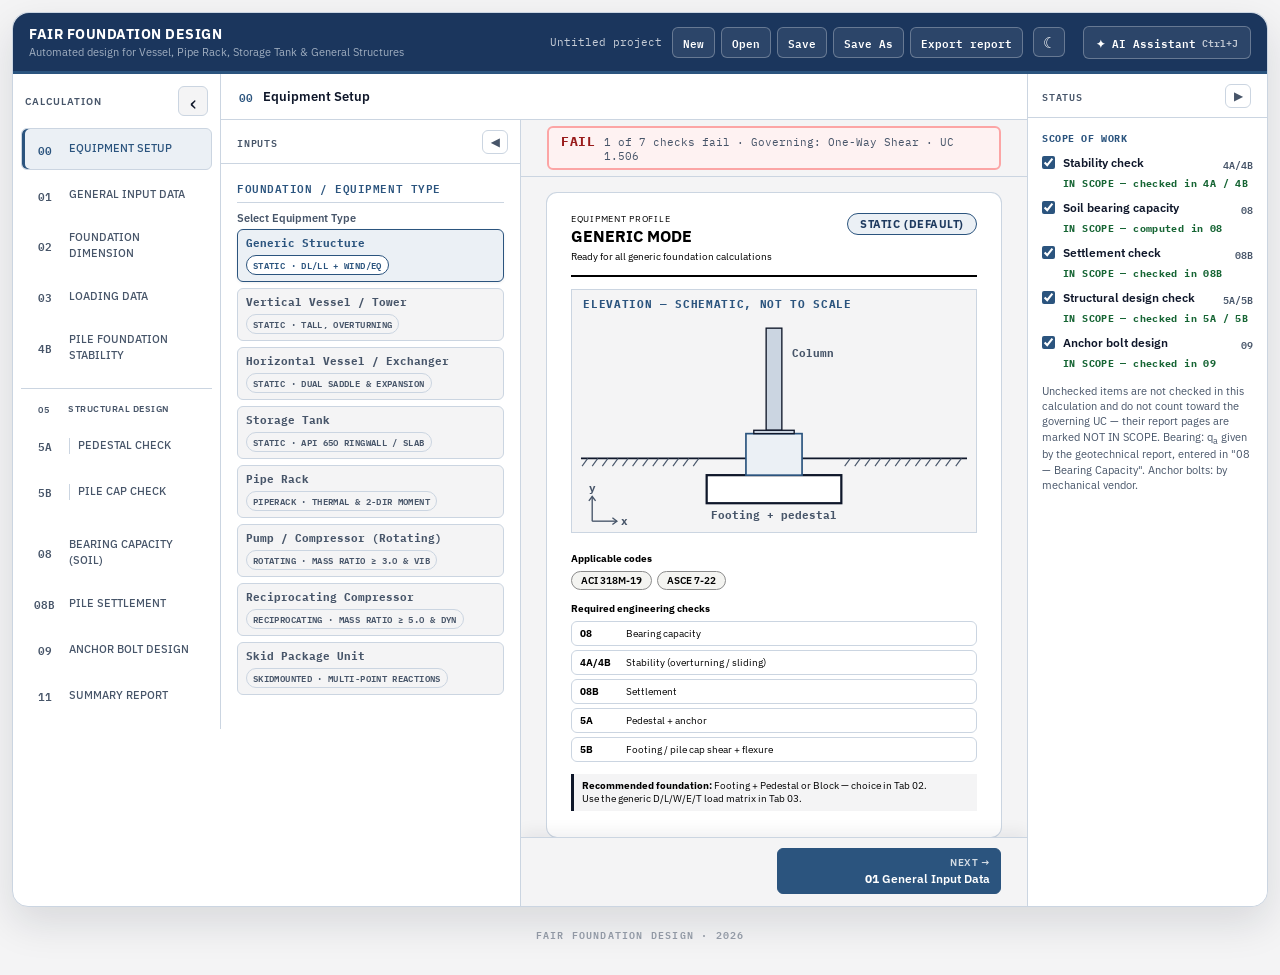
==== commit cd4747a4: "Move calculation sections into collapsible left navigation" ====
--- a/index.html
+++ b/index.html
@@ -8,12 +8,12 @@
 <link rel="preconnect" href="https://fonts.gstatic.com" crossorigin>
 <!-- IBM Plex: Sans for UI labels and prose, Mono for numbers, inputs, badges and diagram labels (--sans / --mono in css/app.css). -->
 <link href="https://fonts.googleapis.com/css2?family=IBM+Plex+Mono:ital,wght@0,400;0,500;0,600;0,700;1,500&family=IBM+Plex+Sans:ital,wght@0,400;0,500;0,600;0,700;1,400&display=swap" rel="stylesheet">
-<link rel="stylesheet" href="css/app.css?v=20261028m2">
+<link rel="stylesheet" href="css/app.css?v=20261028n2">
 <!-- Saved light/dark choice applied before first paint (js/ui/theme.js, same key) — avoids a theme flash on refresh. -->
 <script>try { var t = localStorage.getItem('fair_fdn_theme'); if (t === 'light' || t === 'dark') document.documentElement.dataset.theme = t; } catch (e) {}</script>
 </head>
 <body>
-<div class="sheet">
+<div class="sheet" data-navigation="expanded">
   <div class="titleblock">
     <div class="tb-main">
       <h1>FAIR FOUNDATION DESIGN</h1>
@@ -26,27 +26,32 @@
       <button type="button" class="tb-file-btn" id="project-open" title="Open a project file (Ctrl+O)">Open</button>
       <button type="button" class="tb-file-btn" id="project-save" title="Save (Ctrl+S)">Save</button>
       <button type="button" class="tb-file-btn" id="project-saveas" title="Save As (Ctrl+Shift+S)">Save As</button>
+      <button type="button" class="tb-file-btn" id="project-export" title="Export calculation report (HTML)">Export report</button>
     </div>
     <button type="button" class="tb-theme-btn" id="theme-toggle" title="Switch to dark theme" aria-label="Switch to dark theme">☾</button>
     <button type="button" class="tb-ai-btn" id="ai-assistant-toggle" aria-expanded="false" aria-controls="right-panel" title="Open AI Assistant (Ctrl+J)">✦ AI Assistant <kbd>Ctrl+J</kbd></button>
   </div>
-  <div class="sidebar-menu">
-      <div class="tab active" data-tab="setup"><span class="tab-code">00</span><span class="tab-label">EQUIPMENT SETUP</span></div>
-      <div class="tab" data-tab="general"><span class="tab-code">01</span><span class="tab-label">GENERAL INPUT DATA</span></div>
-      <div class="tab" data-tab="foundsize"><span class="tab-code">02</span><span class="tab-label">FOUNDATION DIMENSION</span></div>
-      <div class="tab" data-tab="loadingdata"><span class="tab-code">03</span><span class="tab-label">LOADING DATA</span></div>
-      <div class="tab" data-tab="foundation"><span class="tab-code">4A</span><span class="tab-label">FOUNDATION STABILITY</span></div>
-      <div class="tab" data-tab="pile"><span class="tab-code">4B</span><span class="tab-label">PILE FOUNDATION STABILITY</span></div>
-      <span class="tab-group-label" title="05 — Structural Design">05 STRUCTURAL DESIGN</span>
-      <div class="tab" data-tab="pedcheck"><span class="tab-code">5A</span><span class="tab-label">PEDESTAL CHECK</span></div>
-      <div class="tab" data-tab="capcheck"><span class="tab-code">5B</span><span class="tab-label" id="capcheck-tab-label">PILE CAP CHECK</span></div>
-      <div class="tab" data-tab="bearing"><span class="tab-code">08</span><span class="tab-label">BEARING CAPACITY (SOIL)</span></div>
-      <div class="tab" data-tab="settlement"><span class="tab-code">08B</span><span class="tab-label" id="settlement-tab-label">SETTLEMENT (SOIL)</span></div>
-      <div class="tab" data-tab="anchor"><span class="tab-code">09</span><span class="tab-label">ANCHOR BOLT DESIGN</span></div>
-      <div class="tab" data-tab="summary"><span class="tab-code">11</span><span class="tab-label">SUMMARY REPORT</span></div>
-  </div>
+  <nav class="sidebar-menu" id="section-navigation" aria-label="Calculation sections">
+    <div class="nav-head"><span class="nav-heading">CALCULATION</span><button type="button" id="navigation-toggle" aria-expanded="true" aria-controls="navigation-items" aria-label="Collapse navigation" title="Collapse navigation">‹</button></div>
+    <div id="navigation-items" class="navigation-items">
+      <button type="button" class="tab active" data-tab="setup"><span class="tab-code">00</span><span class="tab-label">EQUIPMENT SETUP</span></button>
+      <button type="button" class="tab" data-tab="general"><span class="tab-code">01</span><span class="tab-label">GENERAL INPUT DATA</span></button>
+      <button type="button" class="tab" data-tab="foundsize"><span class="tab-code">02</span><span class="tab-label">FOUNDATION DIMENSION</span></button>
+      <button type="button" class="tab" data-tab="loadingdata"><span class="tab-code">03</span><span class="tab-label">LOADING DATA</span></button>
+      <button type="button" class="tab" data-tab="foundation"><span class="tab-code">4A</span><span class="tab-label">FOUNDATION STABILITY</span></button>
+      <button type="button" class="tab" data-tab="pile"><span class="tab-code">4B</span><span class="tab-label">PILE FOUNDATION STABILITY</span></button>
+      <span class="tab-group-label" title="05 — Structural Design"><span class="nav-group-code">05</span><span class="nav-group-name">STRUCTURAL DESIGN</span></span>
+      <button type="button" class="tab" data-tab="pedcheck"><span class="tab-code">5A</span><span class="tab-label">PEDESTAL CHECK</span></button>
+      <button type="button" class="tab" data-tab="capcheck"><span class="tab-code">5B</span><span class="tab-label" id="capcheck-tab-label">PILE CAP CHECK</span></button>
+      <button type="button" class="tab" data-tab="bearing"><span class="tab-code">08</span><span class="tab-label">BEARING CAPACITY (SOIL)</span></button>
+      <button type="button" class="tab" data-tab="settlement"><span class="tab-code">08B</span><span class="tab-label" id="settlement-tab-label">SETTLEMENT (SOIL)</span></button>
+      <button type="button" class="tab" data-tab="anchor"><span class="tab-code">09</span><span class="tab-label">ANCHOR BOLT DESIGN</span></button>
+      <button type="button" class="tab" data-tab="summary"><span class="tab-code">11</span><span class="tab-label">SUMMARY REPORT</span></button>
+    </div>
+  </nav>
   <div class="layout-wrapper" data-sidebar="expanded">
     <div class="main-content">
+      <div class="workspace-section" aria-live="polite"><span id="workspace-section-code">00</span><h2 id="workspace-section-title">Equipment Setup</h2></div>
       <!-- EQUIPMENT SETUP INPUTS (UX Journey §9.1 — visual cards + dynamic adaptation) -->
       <div id="in-setup" style="display:block;">
         <div class="body-grid">
@@ -1663,7 +1668,9 @@
       <div id="calc-anchor" class="calc-panel"></div>
       <div id="focus-anchor" class="focus-panel"></div>
       <div id="calc-rebar" class="calc-panel"></div>
+      <div id="focus-pedestal" class="focus-panel"></div>
       <div id="calc-rebarcap" class="calc-panel"></div>
+      <div id="focus-flexure" class="focus-panel"></div>
       <div id="calc-platformcap" class="calc-panel"></div>
       <div id="calc-summary" class="calc-panel"></div>
       <div id="calc-foundsize" class="calc-panel"></div>
@@ -1987,6 +1994,6 @@
     <button type="button" id="lrfd-reload-combos" class="combo-add-btn" style="background:transparent;">↺ Reload standard LRFD set (201+)</button>
   </div>
 </div>
-<script type="module" src="js/app.js?v=20261028m2"></script>
+<script type="module" src="js/app.js?v=20261028n2"></script>
 </body>
 </html>
--- a/css/app.css
+++ b/css/app.css
@@ -164,9 +164,7 @@
     color: var(--ink-soft);
     color: #a0aec0;
   }
-  /* Top nav ribbon — a horizontal tab strip under the header (STAAD/ribbon-style) instead of a
-     vertical sidebar, so it costs a fixed ~40px of page height rather than a whole column's width.
-     Scrolls horizontally if all 13 tabs don't fit rather than wrapping, so its height stays fixed. */
+  /* Shared section-menu styles; the screen layout below places the menu in a collapsible left rail. */
   .sidebar-menu {
     display: flex;
     align-items: center;
@@ -1543,7 +1541,7 @@
     table.calc-table, .verdict, .warn-box, .limits-box, .doc-header-table, .fdn-diagram, svg { break-inside: avoid; }
     .report-header, .section-label { break-after: avoid; }
   }
-  /* ===== 05 STRUCTURAL DESIGN: group label in the tab ribbon (not a tab itself) ===== */
+  /* ===== 05 STRUCTURAL DESIGN: navigation group label (not a section button) ===== */
   .sidebar-menu .tab-group-label {
     flex-shrink: 0;
     margin-left: 6px;
@@ -1746,8 +1744,10 @@
     .results[data-view="canvas"]:has(#calc-pile.active) #focus-pile,
     .results[data-view="canvas"]:has(#calc-settlement.active) #focus-settlement,
     .results[data-view="canvas"]:has(#calc-anchor.active) #focus-anchor,
+    .results[data-view="canvas"]:has(#calc-rebar.active) #focus-pedestal,
+    .results[data-view="canvas"]:has(#calc-rebarcap.active) #focus-flexure,
     .results[data-view="canvas"]:has(#calc-oneway.active) #focus-capcheck { display: block; }
-    .results[data-view="canvas"] :is(#calc-foundsize, #calc-general, #calc-foundation, #calc-pile, #calc-oneway, #calc-twoway, #calc-settlement, #calc-anchor).active { display: none; }
+    .results[data-view="canvas"] :is(#calc-foundsize, #calc-general, #calc-foundation, #calc-pile, #calc-oneway, #calc-twoway, #calc-settlement, #calc-anchor, #calc-rebar, #calc-rebarcap).active { display: none; }
     /* 03: the sheet stays under the Focus view while an OCR / paste review is open there (it holds the review tables). */
     .ld-results[data-view="canvas"] #focus-loading { display: block; margin-bottom: 16px; }
     .ld-results[data-view="canvas"] .ld-page:not(:has(#eq-ocr-preview:not(:empty), #eq-ocr-review:not(:empty), #lc-ocr-preview:not(:empty), #lc-ocr-review:not(:empty))) { display: none; }
@@ -2066,8 +2066,6 @@
   .ab-select { display: flex; align-items: center; gap: 10px; flex-wrap: wrap; }
   .ab-select label { font-size: 12px; font-weight: 600; }
   .ab-select select { flex: 1 1 220px; min-width: 0; max-width: 100%; padding: 6px 8px; color: var(--ink); background: var(--panel); border: 1px solid var(--line); border-radius: var(--radius-sm); }
-  .ab-layout { display: grid; grid-template-columns: repeat(auto-fit, minmax(min(100%, 350px), 1fr)); gap: 14px; align-items: start; }
-  .ab-layout > .fz-card { min-width: 0; }
   .ab-plan { width: 100%; height: auto; border: none; background: transparent; margin: 6px auto; }
   .ab-check-list { display: grid; gap: 16px; margin: 16px 0; }
   .ab-check-head { display: flex; justify-content: space-between; gap: 12px; font-size: 12px; margin-bottom: 7px; }
@@ -2081,7 +2079,6 @@
   .ab-limit { font-size: 12px; line-height: 1.7; border-left: 3px solid var(--caution); }
 
   /* Anchor mechanism cards: concept sketches, not calculated failure geometry. */
-  .af-grid { display: grid; grid-template-columns: repeat(auto-fit, minmax(min(100%, 275px), 1fr)); gap: 14px; margin-top: 16px; }
   .af-mode { border: 1px solid var(--line); border-radius: var(--radius); padding: 14px; min-width: 0; }
   .af-mode header { display: flex; align-items: start; justify-content: space-between; gap: 8px; flex-wrap: wrap; }
   .af-mode h3 { margin: 0 0 5px; font-size: 13px; color: var(--ink); }
@@ -2097,3 +2094,83 @@
   .af-mode dd { margin: 0; font-family: var(--mono); font-weight: 600; }
   .af-mode dt { color: var(--ink-soft); }
   .af-inactive { font-size: 12px; color: var(--ink-soft); padding: 12px 0; }
+
+  /* 09 uses the same single CAD viewport pattern as Section 02. */
+  .av-scene { display: grid; grid-template-columns: minmax(0, 1fr) 240px; gap: 16px; align-items: start; }
+  .av-stage { min-width: 0; padding: 12px; }
+  .av-stage .fdn-diagram, .av-stage .af-diagram { display: block; width: 100%; max-width: 740px; max-height: 52vh; height: auto; margin: 0 auto; border: none; background: transparent; }
+  .av-stage .af-diagram { max-width: 600px; }
+  .av-inspector { min-width: 0; padding: 14px; border: 1px solid var(--line); border-radius: var(--radius-sm); }
+  .av-inspector dl { margin: 12px 0; font-size: 12px; }
+  .av-inspector dl > div { display: flex; justify-content: space-between; gap: 10px; padding: 8px 0; border-bottom: 1px solid var(--line); }
+  .av-inspector dd { margin: 0; font: 600 11px var(--mono); text-align: right; }
+  .av-inspector dt { color: var(--ink-soft); }
+  .av-caption { padding: 8px; color: var(--ink-soft); text-align: center; font-size: 11px; }
+  .av-mode-select { display: flex; flex-wrap: wrap; align-items: center; gap: 12px; margin: 10px 0 14px; font-size: 12px; }
+  .av-mode-select select { flex: 1; min-width: min(100%, 240px); color: var(--ink); background: var(--panel); border: 1px solid var(--line); padding: 7px; border-radius: var(--radius-sm); }
+  @container (max-width: 750px) { .av-scene { grid-template-columns: minmax(0, 1fr); } }
+  .av-viewport { container-type: inline-size; }
+  #focus-flexure { margin-top: 24px; }
+
+  /* Calculation navigation stays separate from the input and status panels. */
+  @media screen {
+    body { padding: 12px 12px 32px; }
+    .sheet { display: grid; grid-template-columns: 208px minmax(0, 1fr); max-width: 1920px; width: 100%; }
+    .titleblock { grid-column: 1 / -1; gap: 10px; padding: 12px 16px; }
+    .tb-main { min-width: 160px; }
+    .tb-file { flex-wrap: wrap; justify-content: flex-end; margin-right: 0; }
+    .tb-file-name { max-width: 180px; }
+    .tb-ai-btn { margin-left: 0; }
+    .sidebar-menu {
+      grid-column: 1; align-self: start; position: sticky; top: 0; max-height: 100vh;
+      display: block; padding: 12px 8px; overflow: auto; border-bottom: none;
+      border-right: 1px solid var(--line); background: var(--panel);
+    }
+    .layout-wrapper { grid-column: 2; min-width: 0; border-radius: 0 0 var(--radius-lg) 0; }
+    .nav-head { display: flex; align-items: center; justify-content: space-between; gap: 8px; padding: 0 4px 12px; }
+    .nav-heading { font: 600 10px var(--sans); letter-spacing: 1px; color: var(--ink-soft); }
+    #navigation-toggle { width: 30px; height: 30px; flex-shrink: 0; border: 1px solid var(--line); border-radius: var(--radius-sm); background: var(--bg); color: var(--ink); font-size: 22px; cursor: pointer; }
+    .navigation-items { display: flex; flex-direction: column; gap: 4px; }
+    .sidebar-menu .tab { width: 100%; min-height: 42px; padding: 9px 8px; gap: 10px; border: 1px solid transparent; background: transparent; text-align: left; font-size: 11px; white-space: normal; line-height: 1.45; }
+    .sidebar-menu .tab-code { width: 29px; font: 600 11px var(--mono); text-align: center; }
+    .sidebar-menu .tab-label { font-weight: 500; }
+    .sidebar-menu .tab.active { background: var(--accent-soft); color: var(--accent); border-color: var(--line); box-shadow: inset 3px 0 var(--accent); }
+    .sidebar-menu .tab:focus-visible, #navigation-toggle:focus-visible { outline: 2px solid var(--accent); outline-offset: 1px; }
+    .sidebar-menu .tab-group-label { display: flex; align-items: center; gap: 10px; margin: 10px 0 0; padding: 12px 8px 4px; border-left: 0; border-top: 1px solid var(--line); font-size: 9px; letter-spacing: .5px; }
+    .nav-group-code { width: 29px; text-align: center; font-family: var(--mono); }
+    .sidebar-menu :is([data-tab="pedcheck"], [data-tab="capcheck"]) .tab-label { padding-left: 8px; border-left: 1px solid var(--line); }
+    .sidebar-menu [data-tab="bearing"] { margin-top: 10px; }
+    .workspace-section { display: flex; align-items: center; gap: 10px; padding: 13px 18px; border-bottom: 1px solid var(--line); background: var(--panel); position: relative; z-index: 5; }
+    .main-content > .workspace-section { flex-grow: 0; }
+    .workspace-section > span { font: 600 11px var(--mono); color: var(--accent); }
+    .workspace-section h2 { margin: 0; font: 600 13px var(--sans); color: var(--ink); }
+    .sheet[data-navigation="collapsed"] { grid-template-columns: 64px minmax(0, 1fr); }
+    .sheet[data-navigation="collapsed"] .nav-head { justify-content: center; padding-inline: 0; }
+    .sheet[data-navigation="collapsed"] :is(.nav-heading, .tab-label, .nav-group-name) { display: none; }
+    .sheet[data-navigation="collapsed"] .sidebar-menu .tab { justify-content: center; padding-inline: 0; }
+    .sheet[data-navigation="collapsed"] .sidebar-menu .tab-group-label { justify-content: center; padding-inline: 0; }
+  }
+  @media screen and (max-width: 1100px) {
+    .titleblock { flex-wrap: wrap; }
+    .tb-main { flex-basis: calc(100% - 210px); }
+    .tb-file { order: 2; flex-basis: 100%; justify-content: flex-start; }
+    .tb-file-name { display: inline; flex: 1; max-width: none; }
+  }
+  @media screen and (max-width: 820px) {
+    body { padding: 0; }
+    .sheet, .sheet[data-navigation="collapsed"] { grid-template-columns: 56px minmax(0, 1fr); border-radius: 0; }
+    .sidebar-menu { padding-inline: 4px; }
+    .sheet[data-navigation="expanded"] .sidebar-menu { position: fixed; top: 0; left: 0; bottom: 0; width: 240px; max-height: 100dvh; z-index: 45; padding: 14px 10px; box-shadow: var(--shadow-lg); }
+    .titleblock { border-radius: 0; padding: 10px; }
+    .tb-main { flex-basis: 100%; }
+    .tb-ai-btn { margin-left: auto; }
+    .tb-main p { display: none; }
+    .tb-main h1 { font-size: 12px; }
+    .tb-file { gap: 5px; }
+    .tb-file-name { flex-basis: 100%; }
+    .tb-file-btn { padding: 5px 7px; font-size: 10px; }
+    .tb-ai-btn kbd { display: none; }
+    .workspace-section { padding: 12px; }
+    .results, .ld-results { padding-inline: 12px; }
+  }
+  @media print { .workspace-section { display: none !important; } }
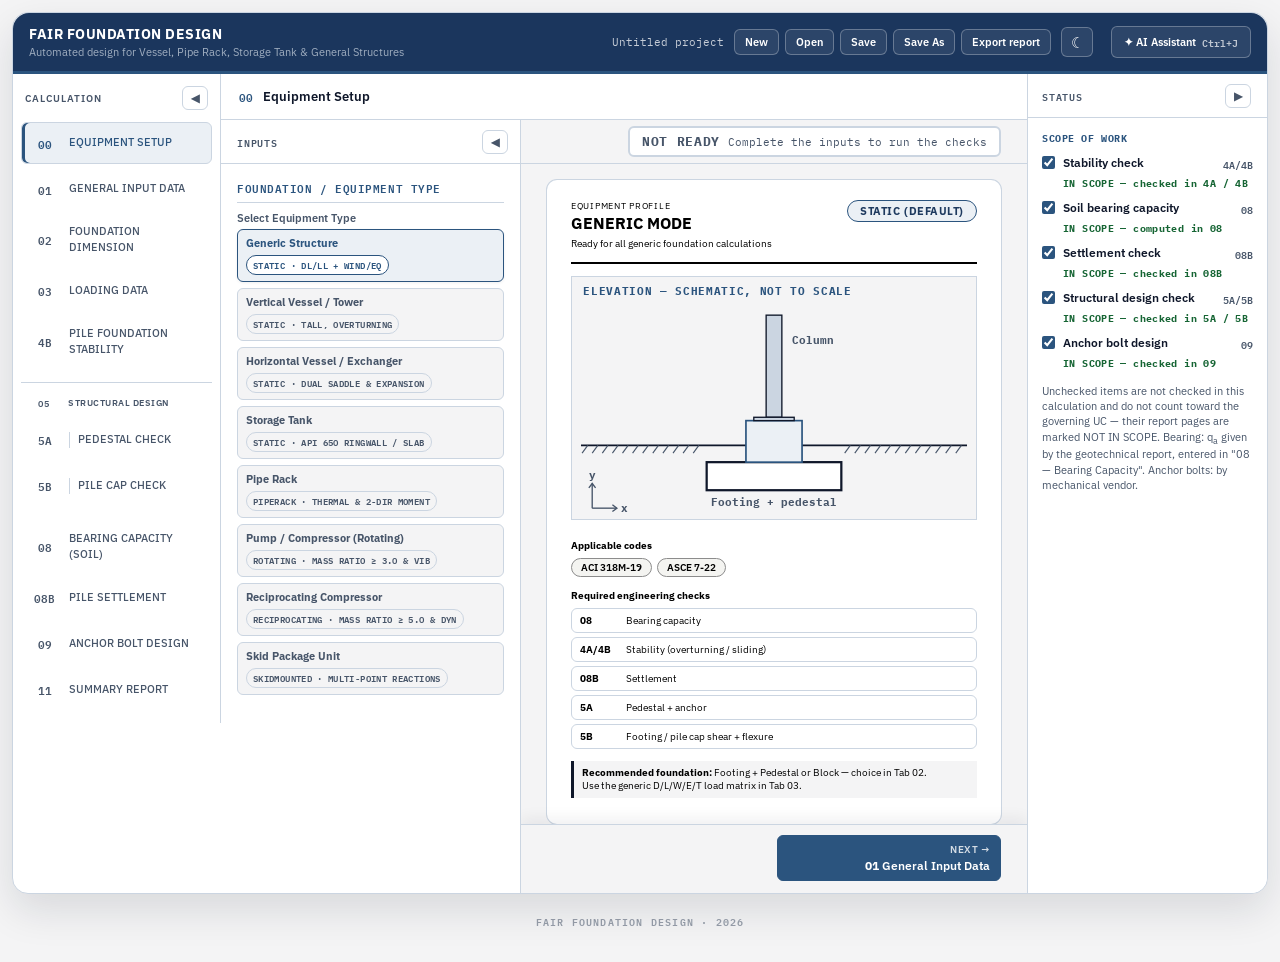
==== commit 8ac713ee: "Start with empty projects and unify input and navigation controls" ====
--- a/index.html
+++ b/index.html
@@ -8,11 +8,11 @@
 <link rel="preconnect" href="https://fonts.gstatic.com" crossorigin>
 <!-- IBM Plex: Sans for UI labels and prose, Mono for numbers, inputs, badges and diagram labels (--sans / --mono in css/app.css). -->
 <link href="https://fonts.googleapis.com/css2?family=IBM+Plex+Mono:ital,wght@0,400;0,500;0,600;0,700;1,500&family=IBM+Plex+Sans:ital,wght@0,400;0,500;0,600;0,700;1,400&display=swap" rel="stylesheet">
-<link rel="stylesheet" href="css/app.css?v=20261028n2">
+<link rel="stylesheet" href="css/app.css?v=20261028e4">
 <!-- Saved light/dark choice applied before first paint (js/ui/theme.js, same key) — avoids a theme flash on refresh. -->
 <script>try { var t = localStorage.getItem('fair_fdn_theme'); if (t === 'light' || t === 'dark') document.documentElement.dataset.theme = t; } catch (e) {}</script>
 </head>
-<body>
+<body data-project-readiness="pending">
 <div class="sheet" data-navigation="expanded">
   <div class="titleblock">
     <div class="tb-main">
@@ -22,7 +22,7 @@
     <!-- Project file (js/workflow/project.js): New / Open / Save / Save As as *.fair.json -->
     <div class="tb-file" role="group" aria-label="Project file">
       <span class="tb-file-name" id="project-file-name" title="Project file">Untitled project</span>
-      <button type="button" class="tb-file-btn" id="project-new" title="New project (default values)">New</button>
+      <button type="button" class="tb-file-btn" id="project-new" title="New empty project">New</button>
       <button type="button" class="tb-file-btn" id="project-open" title="Open a project file (Ctrl+O)">Open</button>
       <button type="button" class="tb-file-btn" id="project-save" title="Save (Ctrl+S)">Save</button>
       <button type="button" class="tb-file-btn" id="project-saveas" title="Save As (Ctrl+Shift+S)">Save As</button>
@@ -32,7 +32,7 @@
     <button type="button" class="tb-ai-btn" id="ai-assistant-toggle" aria-expanded="false" aria-controls="right-panel" title="Open AI Assistant (Ctrl+J)">✦ AI Assistant <kbd>Ctrl+J</kbd></button>
   </div>
   <nav class="sidebar-menu" id="section-navigation" aria-label="Calculation sections">
-    <div class="nav-head"><span class="nav-heading">CALCULATION</span><button type="button" id="navigation-toggle" aria-expanded="true" aria-controls="navigation-items" aria-label="Collapse navigation" title="Collapse navigation">‹</button></div>
+    <div class="nav-head"><span class="nav-heading">CALCULATION</span><button type="button" class="sr-btn" id="navigation-toggle" aria-expanded="true" aria-controls="navigation-items" aria-label="Collapse navigation" title="Collapse navigation">◀</button></div>
     <div id="navigation-items" class="navigation-items">
       <button type="button" class="tab active" data-tab="setup"><span class="tab-code">00</span><span class="tab-label">EQUIPMENT SETUP</span></button>
       <button type="button" class="tab" data-tab="general"><span class="tab-code">01</span><span class="tab-label">GENERAL INPUT DATA</span></button>
@@ -72,7 +72,7 @@
             </div>
             <div class="field" id="eq-saddle-field" style="display:none;">
               <label for="eq-saddle">Saddle distance, Ls <span class="unit">m</span></label>
-              <input type="number" id="eq-saddle" value="6" min="0" step="0.1">
+              <input type="number" id="eq-saddle" value="" min="0" step="0.1">
               <div class="note">Center-to-center of saddles — passed to the horizontal-vessel helper in Tab 03 (informational until wired).</div>
             </div>
           </div>
@@ -96,25 +96,25 @@
             <div class="field">
               <label>Dead Load (Empty Piping + Structure), De <span class="unit">kN</span></label>
               <div style="display:flex; gap:10px;">
-                <input type="number" id="pr-de-p" placeholder="P (Axial)" value="150">
-                <input type="number" id="pr-de-hx" placeholder="Hx" value="15">
-                <input type="number" id="pr-de-hz" placeholder="Hz" value="5">
+                <input type="number" id="pr-de-p" placeholder="P (Axial)" value="">
+                <input type="number" id="pr-de-hx" placeholder="Hx" value="">
+                <input type="number" id="pr-de-hz" placeholder="Hz" value="">
               </div>
             </div>
             <div class="field">
               <label>Operating Load (Fluid/Contents), Do <span class="unit">kN</span></label>
               <div style="display:flex; gap:10px;">
-                <input type="number" id="pr-do-p" placeholder="P (Axial)" value="350">
-                <input type="number" id="pr-do-hx" placeholder="Hx" value="0">
-                <input type="number" id="pr-do-hz" placeholder="Hz" value="0">
+                <input type="number" id="pr-do-p" placeholder="P (Axial)" value="">
+                <input type="number" id="pr-do-hx" placeholder="Hx" value="">
+                <input type="number" id="pr-do-hz" placeholder="Hz" value="">
               </div>
             </div>
             <div class="field">
               <label>Thermal Friction (Pipe on Shoe), Tf <span class="unit">kN</span></label>
               <div style="display:flex; gap:10px;">
                 <input type="number" disabled placeholder="P" value="0">
-                <input type="number" id="pr-tf-hx" placeholder="Hx (Trans)" value="30">
-                <input type="number" id="pr-tf-hz" placeholder="Hz (Long)" value="80">
+                <input type="number" id="pr-tf-hx" placeholder="Hx (Trans)" value="">
+                <input type="number" id="pr-tf-hz" placeholder="Hz (Long)" value="">
               </div>
               <div class="note">Friction forces from piping expansion. Usually applied 100% in longitudinal or 50% transverse.</div>
             </div>
@@ -122,16 +122,16 @@
               <label>Thermal Anchor (Fixed Point), Ta <span class="unit">kN</span></label>
               <div style="display:flex; gap:10px;">
                 <input type="number" disabled placeholder="P" value="0">
-                <input type="number" id="pr-ta-hx" placeholder="Hx (Trans)" value="0">
-                <input type="number" id="pr-ta-hz" placeholder="Hz (Long)" value="150">
+                <input type="number" id="pr-ta-hx" placeholder="Hx (Trans)" value="">
+                <input type="number" id="pr-ta-hz" placeholder="Hz (Long)" value="">
               </div>
             </div>
             <div class="field">
               <label>Wind Load (Transverse & Longitudinal), W — strength level <span class="unit">kN</span></label>
               <div style="display:flex; gap:10px;">
-                <input type="number" id="pr-w-p" placeholder="P (Uplift/Down)" value="45">
-                <input type="number" id="pr-w-hx" placeholder="Hx (Trans)" value="90">
-                <input type="number" id="pr-w-hz" placeholder="Hz (Long)" value="35">
+                <input type="number" id="pr-w-p" placeholder="P (Uplift/Down)" value="">
+                <input type="number" id="pr-w-hx" placeholder="Hx (Trans)" value="">
+                <input type="number" id="pr-w-hz" placeholder="Hz (Long)" value="">
               </div>
             </div>
             <button type="button" id="pr-generate-combos" class="combo-add-btn" style="margin-top:15px; background:var(--pass); color:#fff; border:none; padding:10px; font-weight:bold; width:100%;">
@@ -157,32 +157,32 @@
       <div class="section-label">Vertical Vessel Base Reactions</div>
       <div class="field">
         <label>Erection Weight, De <span class="unit">kN</span></label>
-        <input type="number" id="vsl-de-p" placeholder="P (Axial)" value="200">
+        <input type="number" id="vsl-de-p" placeholder="P (Axial)" value="">
       </div>
       <div class="field">
         <label>Empty Weight, D <span class="unit">kN</span></label>
-        <input type="number" id="vsl-d-p" placeholder="P (Axial)" value="250">
+        <input type="number" id="vsl-d-p" placeholder="P (Axial)" value="">
       </div>
       <div class="field">
         <label>Operating Fluid Weight, Do <span class="unit">kN</span></label>
-        <input type="number" id="vsl-do-p" placeholder="P (Axial)" value="800">
+        <input type="number" id="vsl-do-p" placeholder="P (Axial)" value="">
       </div>
       <div class="field">
         <label>Test Fluid Weight, Dt <span class="unit">kN</span></label>
-        <input type="number" id="vsl-dt-p" placeholder="P (Axial)" value="1200">
+        <input type="number" id="vsl-dt-p" placeholder="P (Axial)" value="">
       </div>
       <div class="field">
         <label>Wind Load, W — strength level <span class="unit">kN, kN·m</span></label>
         <div style="display:flex; gap:10px;">
-          <input type="number" id="vsl-w-h" placeholder="H (Shear)" value="150">
-          <input type="number" id="vsl-w-m" placeholder="M (Moment)" value="1800">
+          <input type="number" id="vsl-w-h" placeholder="H (Shear)" value="">
+          <input type="number" id="vsl-w-m" placeholder="M (Moment)" value="">
         </div>
       </div>
       <div class="field">
         <label>Seismic Load, E <span class="unit">kN, kN·m</span></label>
         <div style="display:flex; gap:10px;">
-          <input type="number" id="vsl-e-h" placeholder="H (Shear)" value="250">
-          <input type="number" id="vsl-e-m" placeholder="M (Moment)" value="3000">
+          <input type="number" id="vsl-e-h" placeholder="H (Shear)" value="">
+          <input type="number" id="vsl-e-m" placeholder="M (Moment)" value="">
         </div>
       </div>
       <button type="button" id="vsl-generate-combos" class="combo-add-btn" style="margin-top:15px; background:var(--pass); color:#fff; border:none; padding:10px; font-weight:bold; width:100%;">
@@ -206,28 +206,28 @@
       <div class="section-label">Storage Tank Base Reactions</div>
       <div class="field">
         <label>Empty Weight (Shell + Roof + Bottom), D <span class="unit">kN</span></label>
-        <input type="number" id="tnk-d-p" placeholder="P (Axial)" value="500">
+        <input type="number" id="tnk-d-p" placeholder="P (Axial)" value="">
       </div>
       <div class="field">
         <label>Product Weight, Do <span class="unit">kN</span></label>
-        <input type="number" id="tnk-do-p" placeholder="P (Axial)" value="4500">
+        <input type="number" id="tnk-do-p" placeholder="P (Axial)" value="">
       </div>
       <div class="field">
         <label>Test Water Weight, Dt <span class="unit">kN</span></label>
-        <input type="number" id="tnk-dt-p" placeholder="P (Axial)" value="5500">
+        <input type="number" id="tnk-dt-p" placeholder="P (Axial)" value="">
       </div>
       <div class="field">
         <label>Wind Load, W — strength level <span class="unit">kN, kN·m</span></label>
         <div style="display:flex; gap:10px;">
-          <input type="number" id="tnk-w-h" placeholder="H (Shear)" value="300">
-          <input type="number" id="tnk-w-m" placeholder="M (Moment)" value="1500">
+          <input type="number" id="tnk-w-h" placeholder="H (Shear)" value="">
+          <input type="number" id="tnk-w-m" placeholder="M (Moment)" value="">
         </div>
       </div>
       <div class="field">
         <label>Seismic Load, E <span class="unit">kN, kN·m</span></label>
         <div style="display:flex; gap:10px;">
-          <input type="number" id="tnk-e-h" placeholder="H (Shear)" value="800">
-          <input type="number" id="tnk-e-m" placeholder="M (Moment)" value="3200">
+          <input type="number" id="tnk-e-h" placeholder="H (Shear)" value="">
+          <input type="number" id="tnk-e-m" placeholder="M (Moment)" value="">
         </div>
       </div>
       <button type="button" id="tnk-generate-combos" class="combo-add-btn" style="margin-top:15px; background:var(--pass); color:#fff; border:none; padding:10px; font-weight:bold; width:100%;">
@@ -314,8 +314,8 @@
         <div class="field"><label for="sti-std">STAAD input (.std)</label><input type="file" id="sti-std" accept=".std,.STD,.txt"></div>
         <div class="field"><label for="sti-anl">STAAD output (.ANL)</label><input type="file" id="sti-anl" accept=".anl,.ANL,.txt"></div>
         <div class="field"><label for="sti-node">Support node</label><select id="sti-node"></select></div>
-        <div class="field"><label for="sti-asd">ASD combinations (stability, anchor bolts)</label><input type="text" id="sti-asd" placeholder="101-164" value="101-164"></div>
-        <div class="field"><label for="sti-lrfd">LRFD combinations (pedestal, footing design)</label><input type="text" id="sti-lrfd" placeholder="301-400" value="301-400"></div>
+        <div class="field"><label for="sti-asd">ASD combinations (stability, anchor bolts)</label><input type="text" id="sti-asd" placeholder="101-164" value=""></div>
+        <div class="field"><label for="sti-lrfd">LRFD combinations (pedestal, footing design)</label><input type="text" id="sti-lrfd" placeholder="301-400" value=""></div>
         <button type="button" id="sti-import" class="combo-add-btn">⤓ Import STAAD reactions</button>
         <div id="sti-msg" class="note"></div>
       </div>
@@ -327,11 +327,11 @@
       <div class="section-label">Footing Self-Weight — Top → Bottom Transfer</div>
       <div class="field">
         <label for="lc-dW">Added weight, ΔW (footing + pedestal + backfill) <span class="unit">kN</span></label>
-        <input type="number" id="lc-dW" value="50" min="0" readonly>
+        <input type="number" id="lc-dW" value="" min="0" readonly>
       </div>
       <div class="field">
         <label for="lc-dh">Height, Δh (top of footing/pedestal to underside of footing) <span class="unit">m</span></label>
-        <input type="number" id="lc-dh" value="1.5" min="0" step="0.1" readonly>
+        <input type="number" id="lc-dh" value="" min="0" step="0.1" readonly>
       </div>
     </div>
     <!-- LOAD CASE: one input block per registered load type. Blocks tagged data-lc-codes are shown only while at
@@ -347,14 +347,14 @@
     <div class="gt-sub">Live Load (L)</div>
     <div class="field">
       <label for="ll-load-p">Live load, L <span class="unit">kN</span></label>
-      <input type="number" id="ll-load-p" value="200" step="1">
+      <input type="number" id="ll-load-p" value="" step="1">
     </div>
     </div>
     <div id="lc-case-Lr" data-lc-codes="Lr">
     <div class="gt-sub">Roof Live Load (Lr)</div>
     <div class="field">
       <label for="lr-load-p">Roof live load, Lr <span class="unit">kN</span></label>
-      <input type="number" id="lr-load-p" value="0" step="1">
+      <input type="number" id="lr-load-p" value="" step="1">
     </div>
     </div>
     <div id="ld-manual-fields">
@@ -364,15 +364,15 @@
     <div style="display:flex; gap:10px; flex-wrap:wrap;">
       <div class="field" style="flex:1; min-width:160px;" data-lc-codes="E(E)">
         <label for="eq-load-ee"><span>Equipment empty load, E<sub>E</sub></span> <span class="unit">kN</span></label>
-        <input type="number" id="eq-load-ee" value="0" min="0" step="0.1">
+        <input type="number" id="eq-load-ee" value="" min="0" step="0.1">
       </div>
       <div class="field" style="flex:1; min-width:160px;" data-lc-codes="E(O)">
         <label for="eq-load-eo"><span>Equipment operating load, E<sub>O</sub></span> <span class="unit">kN</span></label>
-        <input type="number" id="eq-load-eo" value="0" min="0" step="0.1">
+        <input type="number" id="eq-load-eo" value="" min="0" step="0.1">
       </div>
       <div class="field" style="flex:1; min-width:160px;" data-lc-codes="E(T)">
         <label for="eq-load-et"><span>Equipment test load, E<sub>T</sub></span> <span class="unit">kN</span></label>
-        <input type="number" id="eq-load-et" value="0" min="0" step="0.1">
+        <input type="number" id="eq-load-et" value="" min="0" step="0.1">
       </div>
     </div>
     <div id="skid-sup-box" style="display:none;">
@@ -391,21 +391,21 @@
     <div style="display:flex; gap:10px; flex-wrap:wrap;">
       <div class="field" style="flex:1; min-width:160px;">
         <label for="wl-direct-Fx"><span>Wind shear, F<sub>x</sub></span> <span class="unit">kN</span></label>
-        <input type="number" id="wl-direct-Fx" value="0" step="0.1">
+        <input type="number" id="wl-direct-Fx" value="" step="0.1">
       </div>
       <div class="field" style="flex:1; min-width:160px;">
         <label for="wl-direct-Mz"><span>Wind moment, M<sub>z</sub></span> <span class="unit">kN·m</span></label>
-        <input type="number" id="wl-direct-Mz" value="0" step="0.1">
+        <input type="number" id="wl-direct-Mz" value="" step="0.1">
       </div>
     </div>
     <div style="display:flex; gap:10px; flex-wrap:wrap;">
       <div class="field" style="flex:1; min-width:160px;">
         <label for="wl-direct-Fz"><span>Wind shear, F<sub>z</sub></span> <span class="unit">kN</span></label>
-        <input type="number" id="wl-direct-Fz" value="0" step="0.1">
+        <input type="number" id="wl-direct-Fz" value="" step="0.1">
       </div>
       <div class="field" style="flex:1; min-width:160px;">
         <label for="wl-direct-Mx"><span>Wind moment, M<sub>x</sub></span> <span class="unit">kN·m</span></label>
-        <input type="number" id="wl-direct-Mx" value="0" step="0.1">
+        <input type="number" id="wl-direct-Mx" value="" step="0.1">
       </div>
     </div>
     <div style="display:flex; gap:8px; flex-wrap:wrap;">
@@ -420,21 +420,21 @@
     <div style="display:flex; gap:10px; flex-wrap:wrap;">
       <div class="field" style="flex:1; min-width:160px;">
         <label for="sg-direct-Fx"><span>Seismic shear, F<sub>x</sub></span> <span class="unit">kN</span></label>
-        <input type="number" id="sg-direct-Fx" value="0" step="0.1">
+        <input type="number" id="sg-direct-Fx" value="" step="0.1">
       </div>
       <div class="field" style="flex:1; min-width:160px;">
         <label for="sg-direct-Mz"><span>Seismic moment, M<sub>z</sub></span> <span class="unit">kN·m</span></label>
-        <input type="number" id="sg-direct-Mz" value="0" step="0.1">
+        <input type="number" id="sg-direct-Mz" value="" step="0.1">
       </div>
     </div>
     <div style="display:flex; gap:10px; flex-wrap:wrap;">
       <div class="field" style="flex:1; min-width:160px;">
         <label for="sg-direct-Fz"><span>Seismic shear, F<sub>z</sub></span> <span class="unit">kN</span></label>
-        <input type="number" id="sg-direct-Fz" value="0" step="0.1">
+        <input type="number" id="sg-direct-Fz" value="" step="0.1">
       </div>
       <div class="field" style="flex:1; min-width:160px;">
         <label for="sg-direct-Mx"><span>Seismic moment, M<sub>x</sub></span> <span class="unit">kN·m</span></label>
-        <input type="number" id="sg-direct-Mx" value="0" step="0.1">
+        <input type="number" id="sg-direct-Mx" value="" step="0.1">
       </div>
     </div>
     <div style="display:flex; gap:8px; flex-wrap:wrap;">
@@ -447,21 +447,21 @@
     <div style="display:flex; gap:10px; flex-wrap:wrap;">
       <div class="field" style="flex:1; min-width:160px;">
         <label for="sg-direct-Fx-empty"><span>Seismic shear, F<sub>x</sub></span> <span class="unit">kN</span></label>
-        <input type="number" id="sg-direct-Fx-empty" value="0" step="0.1">
+        <input type="number" id="sg-direct-Fx-empty" value="" step="0.1">
       </div>
       <div class="field" style="flex:1; min-width:160px;">
         <label for="sg-direct-Mz-empty"><span>Seismic moment, M<sub>z</sub></span> <span class="unit">kN·m</span></label>
-        <input type="number" id="sg-direct-Mz-empty" value="0" step="0.1">
+        <input type="number" id="sg-direct-Mz-empty" value="" step="0.1">
       </div>
     </div>
     <div style="display:flex; gap:10px; flex-wrap:wrap;">
       <div class="field" style="flex:1; min-width:160px;">
         <label for="sg-direct-Fz-empty"><span>Seismic shear, F<sub>z</sub></span> <span class="unit">kN</span></label>
-        <input type="number" id="sg-direct-Fz-empty" value="0" step="0.1">
+        <input type="number" id="sg-direct-Fz-empty" value="" step="0.1">
       </div>
       <div class="field" style="flex:1; min-width:160px;">
         <label for="sg-direct-Mx-empty"><span>Seismic moment, M<sub>x</sub></span> <span class="unit">kN·m</span></label>
-        <input type="number" id="sg-direct-Mx-empty" value="0" step="0.1">
+        <input type="number" id="sg-direct-Mx-empty" value="" step="0.1">
       </div>
     </div>
     </div>
@@ -556,7 +556,7 @@
         </details>
         <div class="gt-project">
           <div class="gt-head">Project</div>
-          <div class="field" style="margin-bottom:0;"><label for="gen-proj" class="sr-only">Equipment Name</label><input type="text" id="gen-proj" value="Patimban Vessel" placeholder="Equipment name"></div>
+          <div class="field" style="margin-bottom:0;"><label for="gen-proj" class="sr-only">Equipment Name</label><input type="text" id="gen-proj" value="" placeholder="Equipment name"></div>
         </div>
         <details class="gt-group" open>
         <summary>Foundation</summary>
@@ -572,28 +572,28 @@
           <div class="gt-sub">Pile Geometry</div>
           <div class="field">
             <label for="pf-type">Pile type</label>
-            <input type="text" id="pf-type" value="Precast Spun Pile">
+            <input type="text" id="pf-type" value="">
           </div>
           <div class="field">
             <label for="pf-dia"><span>Pile diameter, D</span> <span class="unit">mm</span></label>
-            <input type="number" id="pf-dia" value="400" min="0" step="10">
+            <input type="number" id="pf-dia" value="" min="0" step="10">
           </div>
           <div class="field">
             <label for="pf-L"><span>Embedment length, L</span> <span class="unit">m</span></label>
-            <input type="number" id="pf-L" value="12" min="0" step="0.5">
+            <input type="number" id="pf-L" value="" min="0" step="0.5">
           </div>
           <div class="gt-sub">Pile Capacity Parameters</div>
           <div class="field">
             <label for="pf-Qc"><span>Allowable compression, P<sub>all</sub> (single pile)</span> <span class="unit">kN</span></label>
-            <input type="number" id="pf-Qc" value="800" min="0">
+            <input type="number" id="pf-Qc" value="" min="0">
           </div>
           <div class="field">
             <label for="pf-Qt"><span>Allowable uplift/tension, T<sub>all</sub> (single pile)</span> <span class="unit">kN</span></label>
-            <input type="number" id="pf-Qt" value="300" min="0">
+            <input type="number" id="pf-Qt" value="" min="0">
           </div>
           <div class="field">
             <label for="pf-Ql"><span>Allowable lateral, H<sub>all</sub> (single pile)</span> <span class="unit">kN</span></label>
-            <input type="number" id="pf-Ql" value="80" min="0">
+            <input type="number" id="pf-Ql" value="" min="0">
           </div>
         </div>
         <div class="gt-sub" id="gen-shallow-fs-section-label">Safety Factors</div>
@@ -637,25 +637,25 @@
         <div class="gt-sub">Concrete</div>
         <div class="field">
           <label for="gen-fc"><span>Concrete strength, f'c</span> <span class="unit">MPa</span></label>
-          <input type="number" id="gen-fc" value="30" min="0">
+          <input type="number" id="gen-fc" value="" min="0">
         </div>
         <div class="field">
           <label for="gen-gc"><span>Concrete unit weight, γ<sub>c</sub></span> <span class="unit">kN/m³</span></label>
-          <input type="number" id="gen-gc" value="24" min="0" step="0.5">
+          <input type="number" id="gen-gc" value="" min="0" step="0.5">
         </div>
         <div class="field">
           <label for="gen-gl"><span>Lean concrete unit weight, γ<sub>L</sub></span> <span class="unit">kN/m³</span></label>
-          <input type="number" id="gen-gl" value="22" min="0" step="0.5">
+          <input type="number" id="gen-gl" value="" min="0" step="0.5">
         </div>
         <div class="gt-sub">Reinforcement</div>
         <div class="field">
           <label for="gen-fy"><span>Rebar yield strength, f<sub>y</sub></span> <span class="unit">MPa</span></label>
-          <input type="number" id="gen-fy" value="420" min="0">
+          <input type="number" id="gen-fy" value="" min="0">
         </div>
         <div class="gt-sub">Soil</div>
         <div class="field">
           <label for="gen-gs"><span>Soil unit weight, γ<sub>s</sub></span> <span class="unit">kN/m³</span></label>
-          <input type="number" id="gen-gs" value="18" min="0" step="0.5">
+          <input type="number" id="gen-gs" value="" min="0" step="0.5">
         </div>
         </div>
         </details>
@@ -668,19 +668,19 @@
         <div class="gt-sub">Geometry</div>
         <div class="field">
           <label for="ow-bw"><span>Web width, b<sub>w</sub></span> <span class="unit">mm</span></label>
-          <input type="number" id="ow-bw" value="1000" min="0">
+          <input type="number" id="ow-bw" value="" min="0">
         </div>
         <div class="field">
           <label for="ow-h"><span>Overall height, h (= H<sub>f</sub>, Tab 02)</span> <span class="unit">mm</span></label>
-          <input type="number" id="ow-h" value="400" min="0" step="50" readonly>
+          <input type="number" id="ow-h" value="" min="0" step="50" readonly>
         </div>
         <div class="field">
           <label for="ow-cc">Concrete cover, cc <span class="unit">mm</span></label>
-          <input type="number" id="ow-cc" value="40" min="0">
+          <input type="number" id="ow-cc" value="" min="0">
         </div>
         <div class="field">
           <label for="ow-D">Main bar diameter, D <span class="unit">mm</span></label>
-          <input type="number" id="ow-D" value="19" min="0">
+          <input type="number" id="ow-D" value="" min="0">
         </div>
         <div class="note">Effective depth, d = h - cc - D = <strong id="ow-d-out">—</strong> mm. Simplified (excludes stirrup diameter/bar layers) — verify against actual detailing.</div>
         <div class="gt-sub">Material</div>
@@ -703,7 +703,7 @@
         </div>
         <div class="field" id="ow-rho-field">
           <label for="ow-rho"><span>Longitudinal reinf. ratio, ρ<sub>w</sub></span> <span class="unit">%</span></label>
-          <input type="number" id="ow-rho" value="0.5" step="0.01" min="0">
+          <input type="number" id="ow-rho" value="" step="0.01" min="0">
           <div class="note">ρ<sub>w</sub> = A<sub>s</sub> / (b<sub>w</sub>·d) at the section, tension side.</div>
         </div>
         <div class="field check-field">
@@ -735,7 +735,7 @@
         </div>
         <div class="field">
           <label for="ow-vu"><span>Factored shear, V<sub>u</sub></span> <span class="unit">kN</span></label>
-          <input type="number" id="ow-vu" value="220" min="0">
+          <input type="number" id="ow-vu" value="" min="0">
         </div>
         <div id="opt-oneway"></div>
       </div>
@@ -749,24 +749,24 @@
         <div class="gt-sub">Column / Pedestal</div>
         <div class="field">
           <label for="tw-c1"><span>Dimension c<sub>1</sub></span> <span class="unit">mm</span></label>
-          <input type="number" id="tw-c1" value="500" min="0">
+          <input type="number" id="tw-c1" value="" min="0">
         </div>
         <div class="field">
           <label for="tw-c2"><span>Dimension c<sub>2</sub></span> <span class="unit">mm</span></label>
-          <input type="number" id="tw-c2" value="500" min="0">
+          <input type="number" id="tw-c2" value="" min="0">
         </div>
         <div class="note" id="tw-ped-src"></div>
         <div class="field">
           <label for="tw-h"><span>Overall height, h (= H<sub>f</sub>, Tab 02)</span> <span class="unit">mm</span></label>
-          <input type="number" id="tw-h" value="400" min="0" step="50" readonly>
+          <input type="number" id="tw-h" value="" min="0" step="50" readonly>
         </div>
         <div class="field">
           <label for="tw-cc">Concrete cover, cc <span class="unit">mm</span></label>
-          <input type="number" id="tw-cc" value="40" min="0">
+          <input type="number" id="tw-cc" value="" min="0">
         </div>
         <div class="field">
           <label for="tw-D">Main bar diameter, D <span class="unit">mm</span></label>
-          <input type="number" id="tw-D" value="19" min="0">
+          <input type="number" id="tw-D" value="" min="0">
         </div>
         <div class="note">Effective depth, d = h - cc - D = <strong id="tw-d-out">—</strong> mm. Simplified — verify against actual (often two-way) bar layer detailing.</div>
         <div class="field">
@@ -803,15 +803,15 @@
         </div>
         <div class="field">
           <label for="tw-muz"><span>Unbalanced moment M<sub>uz</sub> (bending along x)</span> <span class="unit">kN·m</span></label>
-          <input type="number" id="tw-muz" value="0" step="10">
+          <input type="number" id="tw-muz" value="" step="10">
         </div>
         <div class="field">
           <label for="tw-mux"><span>Unbalanced moment M<sub>ux</sub> (bending along z)</span> <span class="unit">kN·m</span></label>
-          <input type="number" id="tw-mux" value="0" step="10">
+          <input type="number" id="tw-mux" value="" step="10">
         </div>
         <div class="field">
           <label for="tw-vu"><span>Factored shear, V<sub>u</sub></span> <span class="unit">kN</span></label>
-          <input type="number" id="tw-vu" value="850" min="0">
+          <input type="number" id="tw-vu" value="" min="0">
           <div class="note">The moments add the eccentric shear stress γ<sub>v</sub>M<sub>u</sub>c/J<sub>c</sub> (§8.4.4.2). With "From pile reactions" or "From soil pressure" they are filled from the same LRFD combination (base of pedestal).</div>
         </div>
         <div id="opt-twoway"></div>
@@ -825,7 +825,7 @@
         <div class="gt-body">
         <div class="field">
           <label for="fd-mu">Base-soil friction coefficient, μ</label>
-          <input type="number" id="fd-mu" value="0.4" min="0" step="0.05">
+          <input type="number" id="fd-mu" value="" min="0" step="0.05">
         </div>
         </div>
         </details>
@@ -883,19 +883,19 @@
         <div class="gt-sub">Grid generator</div>
         <div class="field">
           <label for="pf-gen-nx"><span>Columns (piles along x)</span></label>
-          <input type="number" id="pf-gen-nx" value="2" min="1" step="1">
+          <input type="number" id="pf-gen-nx" value="" min="1" step="1">
         </div>
         <div class="field">
           <label for="pf-gen-ny"><span>Rows (piles along z)</span></label>
-          <input type="number" id="pf-gen-ny" value="2" min="1" step="1">
+          <input type="number" id="pf-gen-ny" value="" min="1" step="1">
         </div>
         <div class="field">
           <label for="pf-gen-sx"><span>Spacing in x</span> <span class="unit">m</span></label>
-          <input type="number" id="pf-gen-sx" value="1.2" min="0" step="0.05">
+          <input type="number" id="pf-gen-sx" value="" min="0" step="0.05">
         </div>
         <div class="field">
           <label for="pf-gen-sy"><span>Spacing in z</span> <span class="unit">m</span></label>
-          <input type="number" id="pf-gen-sy" value="1.2" min="0" step="0.05">
+          <input type="number" id="pf-gen-sy" value="" min="0" step="0.05">
         </div>
         <button type="button" id="pf-gen-grid" class="combo-add-btn">Generate grid (replaces all piles)</button>
         <div class="note">M is applied biaxially: M<sub>z</sub> &gt; 0 compresses the +x side, M<sub>x</sub> &gt; 0 compresses the −z side.</div>
@@ -921,7 +921,7 @@
         <div class="gt-body">
         <div class="field">
           <label for="pf-t"><span>Pile cap thickness, t (= H<sub>f</sub>, Tab 02)</span> <span class="unit">m</span></label>
-          <input type="number" id="pf-t" value="0.4" min="0" step="0.05" readonly>
+          <input type="number" id="pf-t" value="" min="0" step="0.05" readonly>
         </div>
         <div class="gt-sub">Fit cap size to piles</div>
         <div class="field">
@@ -995,8 +995,8 @@
         <div class="overflow-x">
           <table class="calc-table pm-table" id="pf-pm-table">
             <tr><th>s/D</th><th>Row 1</th><th>Row 2</th><th>Row 3+</th></tr>
-            <tr><td><input type="number" id="pm-s1" value="3" min="0" step="0.5"></td><td><input type="number" id="pm-a1" value="0.8" min="0" max="1" step="0.05"></td><td><input type="number" id="pm-b1" value="0.4" min="0" max="1" step="0.05"></td><td><input type="number" id="pm-c1" value="0.3" min="0" max="1" step="0.05"></td></tr>
-            <tr><td><input type="number" id="pm-s2" value="5" min="0" step="0.5"></td><td><input type="number" id="pm-a2" value="1" min="0" max="1" step="0.05"></td><td><input type="number" id="pm-b2" value="0.85" min="0" max="1" step="0.05"></td><td><input type="number" id="pm-c2" value="0.7" min="0" max="1" step="0.05"></td></tr>
+            <tr><td><input type="number" id="pm-s1" value="" min="0" step="0.5"></td><td><input type="number" id="pm-a1" value="" min="0" max="1" step="0.05"></td><td><input type="number" id="pm-b1" value="" min="0" max="1" step="0.05"></td><td><input type="number" id="pm-c1" value="" min="0" max="1" step="0.05"></td></tr>
+            <tr><td><input type="number" id="pm-s2" value="" min="0" step="0.5"></td><td><input type="number" id="pm-a2" value="" min="0" max="1" step="0.05"></td><td><input type="number" id="pm-b2" value="" min="0" max="1" step="0.05"></td><td><input type="number" id="pm-c2" value="" min="0" max="1" step="0.05"></td></tr>
           </table>
         </div>
         <div class="field">
@@ -1035,11 +1035,11 @@
         <div class="section-label">Soil Parameters</div>
         <div class="field">
           <label for="bc-c">Cohesion, c <span class="unit">kPa</span></label>
-          <input type="number" id="bc-c" value="10" min="0">
+          <input type="number" id="bc-c" value="" min="0">
         </div>
         <div class="field">
           <label for="bc-phi">Friction angle, φ <span class="unit">deg</span></label>
-          <input type="number" id="bc-phi" value="30" min="0" max="50" step="0.5">
+          <input type="number" id="bc-phi" value="" min="0" max="50" step="0.5">
         </div>
         <div class="note">Soil unit weight γ is set in "01 — GENERAL INPUT DATA".</div>
         <div class="section-label">Footing Geometry</div>
@@ -1054,15 +1054,15 @@
         </div>
         <div class="field">
           <label for="bc-B">Width, B — shorter side (diameter if circular) <span class="unit">m</span></label>
-          <input type="number" id="bc-B" value="2.0" min="0" step="0.1">
+          <input type="number" id="bc-B" value="" min="0" step="0.1">
         </div>
         <div class="field">
           <label for="bc-L">Length, L — longer side (ignored if strip/square/circular) <span class="unit">m</span></label>
-          <input type="number" id="bc-L" value="3.0" min="0" step="0.1">
+          <input type="number" id="bc-L" value="" min="0" step="0.1">
         </div>
         <div class="field">
           <label for="bc-Df"><span>Depth of footing, D<sub>f</sub></span> <span class="unit">m</span></label>
-          <input type="number" id="bc-Df" value="1.5" min="0" step="0.1">
+          <input type="number" id="bc-Df" value="" min="0" step="0.1">
         </div>
         <div class="note">Shape, B, L and D<sub>f</sub> are taken from the footing in "02 — FOUNDATION DIMENSION" (B = shorter side) — edit them there.</div>
         <div class="section-label">Method</div>
@@ -1083,7 +1083,7 @@
         </div>
         <div class="field" id="bc-incl-field" style="display:none;">
           <label for="bc-beta">Load inclination from vertical, β <span class="unit">deg</span></label>
-          <input type="number" id="bc-beta" value="0" min="0" max="89" step="1">
+          <input type="number" id="bc-beta" value="" min="0" max="89" step="1">
         </div>
         <div class="section-label">Safety Factor</div>
         <div class="field">
@@ -1098,15 +1098,15 @@
         <div class="section-label">Soil — SPT Correlation (soilProperties.js)</div>
         <div class="field">
           <label for="st-N">Field SPT, N <span class="unit">blows/300mm</span></label>
-          <input type="number" id="st-N" value="10" min="0" step="1">
+          <input type="number" id="st-N" value="" min="0" step="1">
         </div>
         <div class="field">
           <label for="st-sigmaV">Overburden at test depth, σv <span class="unit">kPa</span></label>
-          <input type="number" id="st-sigmaV" value="100" min="0" step="1">
+          <input type="number" id="st-sigmaV" value="" min="0" step="1">
         </div>
         <div class="field">
           <label for="st-ER">Energy ratio, ER <span class="unit">%</span></label>
-          <input type="number" id="st-ER" value="60" min="0" step="1">
+          <input type="number" id="st-ER" value="" min="0" step="1">
         </div>
         <div class="field">
           <label for="st-soilType">Soil type</label>
@@ -1117,29 +1117,29 @@
         </div>
         <div class="field">
           <label for="st-k">Stroud k for cu = k·N60 <span class="unit">kPa</span></label>
-          <input type="number" id="st-k" value="5" min="0" step="0.5">
+          <input type="number" id="st-k" value="" min="0" step="0.5">
         </div>
         <div class="section-label">Elastic (Immediate) Settlement — Footing &amp; Load</div>
         <div class="field">
           <label for="st-qNet">Net contact pressure, q_net <span class="unit">kPa</span></label>
-          <input type="number" id="st-qNet" value="100" min="0" step="1">
+          <input type="number" id="st-qNet" value="" min="0" step="1">
         </div>
         <div class="field">
           <label for="st-B">Footing width, B <span class="unit">m</span></label>
-          <input type="number" id="st-B" value="2.0" min="0" step="0.1">
+          <input type="number" id="st-B" value="" min="0" step="0.1">
         </div>
         <div class="field">
           <label for="st-L">Footing length, L <span class="unit">m</span></label>
-          <input type="number" id="st-L" value="3.0" min="0" step="0.1">
+          <input type="number" id="st-L" value="" min="0" step="0.1">
         </div>
         <div class="field">
           <label for="st-Es">Soil modulus, Es <span class="unit">kPa</span></label>
-          <input type="number" id="st-Es" value="15000" min="0" step="100">
+          <input type="number" id="st-Es" value="" min="0" step="100">
         </div>
         <div class="note">Hint Es dari korelasi SPT (Bowles: granular 500·(N60+15); kohesif 300–500·cu) ditampilkan di hasil sebagai pembanding — override manual bila punya data lab.</div>
         <div class="field">
           <label for="st-nu">Poisson ratio, ν</label>
-          <input type="number" id="st-nu" value="0.3" min="0" max="0.5" step="0.01">
+          <input type="number" id="st-nu" value="" min="0" max="0.5" step="0.01">
         </div>
         <div class="field">
           <label for="st-rigid">Footing rigidity</label>
@@ -1154,27 +1154,27 @@
         <div class="section-label">Consolidation (Clay Layer) — set H=0 to skip</div>
         <div class="field">
           <label for="st-H">Compressible layer thickness, H <span class="unit">m</span></label>
-          <input type="number" id="st-H" value="0" min="0" step="0.1">
+          <input type="number" id="st-H" value="" min="0" step="0.1">
         </div>
         <div class="field">
           <label for="st-e0">Initial void ratio, e0</label>
-          <input type="number" id="st-e0" value="0.8" min="0" step="0.01">
+          <input type="number" id="st-e0" value="" min="0" step="0.01">
         </div>
         <div class="field">
           <label for="st-Cc">Compression index, Cc</label>
-          <input type="number" id="st-Cc" value="0.3" min="0" step="0.01">
+          <input type="number" id="st-Cc" value="" min="0" step="0.01">
         </div>
         <div class="field">
           <label for="st-Cr">Recompression index, Cr</label>
-          <input type="number" id="st-Cr" value="0.03" min="0" step="0.005">
+          <input type="number" id="st-Cr" value="" min="0" step="0.005">
         </div>
         <div class="field">
           <label for="st-sv0">Initial vertical stress, σv0 <span class="unit">kPa</span></label>
-          <input type="number" id="st-sv0" value="50" min="0" step="1">
+          <input type="number" id="st-sv0" value="" min="0" step="1">
         </div>
         <div class="field">
           <label for="st-dSigma">Added stress Δσ <span class="unit">kPa</span></label>
-          <input type="number" id="st-dSigma" value="40" min="0" step="1">
+          <input type="number" id="st-dSigma" value="" min="0" step="1">
         </div>
         <div class="field">
           <label for="st-pc">Preconsolidation pc <span class="unit">kPa</span> (blank = NC)</label>
@@ -1185,29 +1185,29 @@
         <div class="section-label">Pile Group Settlement (Vesic, Das §11.18)</div>
         <div class="field"><label for="st-pile-Q"><span>Working load per pile, Q<sub>w</sub> (blank = auto)</span> <span class="unit">kN</span></label><input type="number" id="st-pile-Q" value="" min="0" step="1" placeholder="auto"></div>
         <div class="note" id="st-pile-Q-note">Auto: the largest P / n of the sustained service combinations — gravity only, without live (L, Lr), test E(T), wind or earthquake.</div>
-        <div class="field"><label for="st-pile-shaft"><span>Shaft share of Q<sub>w</sub>, Q<sub>ws</sub> / Q<sub>w</sub></span> <span class="unit">%</span></label><input type="number" id="st-pile-shaft" value="66.67" min="0" max="100" step="0.01"></div>
+        <div class="field"><label for="st-pile-shaft"><span>Shaft share of Q<sub>w</sub>, Q<sub>ws</sub> / Q<sub>w</sub></span> <span class="unit">%</span></label><input type="number" id="st-pile-shaft" value="" min="0" max="100" step="0.01"></div>
         <div class="field"><label for="st-pile-xi"><span>Shaft friction distribution, ξ</span></label><select id="st-pile-xi"><option value="0.67" selected>0.67 — triangular / parabolic (friction piles)</option><option value="0.5">0.5 — uniform</option></select></div>
         <div class="field"><label for="st-pile-shape">Pile section</label><select id="st-pile-shape"><option value="square" selected>Square (A<sub>p</sub> = D², p = 4D)</option><option value="circular">Circular (A<sub>p</sub> = πD²/4, p = πD)</option></select></div>
-        <div class="field"><label for="st-pile-L"><span>Pile length, L</span> <span class="unit">m</span></label><input type="number" id="st-pile-L" value="14" min="0" step="0.1"></div>
-        <div class="field"><label for="st-pile-Ep"><span>Pile modulus, E<sub>p</sub></span> <span class="unit">MPa</span></label><input type="number" id="st-pile-Ep" value="29725" min="0" step="100"></div>
-        <div class="field"><label for="st-pile-Es"><span>Soil modulus at / below the tip, E<sub>s</sub></span> <span class="unit">kPa</span></label><input type="number" id="st-pile-Es" value="48000" min="0" step="1000"></div>
-        <div class="field"><label for="st-pile-mu"><span>Poisson ratio of the soil, μ<sub>s</sub></span></label><input type="number" id="st-pile-mu" value="0.3" min="0" max="0.49" step="0.05"></div>
-        <div class="field"><label for="st-pile-Iwp"><span>Tip influence factor, I<sub>wp</sub></span></label><input type="number" id="st-pile-Iwp" value="0.85" min="0" step="0.05"></div>
+        <div class="field"><label for="st-pile-L"><span>Pile length, L</span> <span class="unit">m</span></label><input type="number" id="st-pile-L" value="" min="0" step="0.1"></div>
+        <div class="field"><label for="st-pile-Ep"><span>Pile modulus, E<sub>p</sub></span> <span class="unit">MPa</span></label><input type="number" id="st-pile-Ep" value="" min="0" step="100"></div>
+        <div class="field"><label for="st-pile-Es"><span>Soil modulus at / below the tip, E<sub>s</sub></span> <span class="unit">kPa</span></label><input type="number" id="st-pile-Es" value="" min="0" step="1000"></div>
+        <div class="field"><label for="st-pile-mu"><span>Poisson ratio of the soil, μ<sub>s</sub></span></label><input type="number" id="st-pile-mu" value="" min="0" max="0.49" step="0.05"></div>
+        <div class="field"><label for="st-pile-Iwp"><span>Tip influence factor, I<sub>wp</sub></span></label><input type="number" id="st-pile-Iwp" value="" min="0" step="0.05"></div>
         <div class="note">Pile width D, the pile layout (group width B<sub>g</sub> = shorter side + D) and the cap come from "4B — Pile Foundation Stability" / Tab 02. E<sub>s</sub> must come from the geotechnical report.</div>
         </div>
         <div class="section-label">Allowable Limits</div>
         <div class="field">
           <label for="st-allowTotal">Allowable total settlement <span class="unit">mm</span></label>
-          <input type="number" id="st-allowTotal" value="25" min="0" step="1">
+          <input type="number" id="st-allowTotal" value="" min="0" step="1">
         </div>
         <div id="st-diff-box">
         <div class="field">
           <label for="st-diff">Estimated differential settlement <span class="unit">mm</span></label>
-          <input type="number" id="st-diff" value="5" min="0" step="1">
+          <input type="number" id="st-diff" value="" min="0" step="1">
         </div>
         <div class="field">
           <label for="st-allowDiff">Allowable differential <span class="unit">mm</span></label>
-          <input type="number" id="st-allowDiff" value="19" min="0" step="1">
+          <input type="number" id="st-allowDiff" value="" min="0" step="1">
         </div>
         </div>
         <div class="note">Methods: elastic Se = q·B·(1−ν²)/Es·If (Steinbrenner fit, rigid ×0.8); consolidation Sc 1-D single layer (Cc/Cr, log10). Limits default 25 mm total / 19 mm differential for static equipment — verify vs project criteria.</div>
@@ -1226,34 +1226,34 @@
         <div class="section-label">Pedestal Geometry</div>
         <div class="field">
           <label for="ab-Bp"><span>Pedestal width, B<sub>p</sub> (shear/moment direction, x)</span> <span class="unit">mm</span></label>
-          <input type="number" id="ab-Bp" value="1250" min="0" step="10" readonly>
+          <input type="number" id="ab-Bp" value="" min="0" step="10" readonly>
         </div>
         <div class="field">
           <label for="ab-Lp"><span>Pedestal length, L<sub>p</sub> (perpendicular, z)</span> <span class="unit">mm</span></label>
-          <input type="number" id="ab-Lp" value="1250" min="0" step="10" readonly>
+          <input type="number" id="ab-Lp" value="" min="0" step="10" readonly>
         </div>
         <div class="note" id="ab-ped-src"></div>
         <div class="note">Pedestal is assumed centered on the bolt group centroid. Edge distance c<sub>a1</sub> for concrete shear breakout is computed automatically per bolt (governing = smallest value in the group) instead of being entered manually.</div>
         <div class="section-label">Bolt Properties</div>
         <div class="field">
           <label for="ab-da"><span>Nominal diameter, d<sub>a</sub></span> <span class="unit">mm</span></label>
-          <input type="number" id="ab-da" value="24" min="0">
+          <input type="number" id="ab-da" value="" min="0">
         </div>
         <div class="field">
           <label for="ab-Ase"><span>Effective tensile stress area, A<sub>se</sub></span> <span class="unit">mm²</span></label>
-          <input type="number" id="ab-Ase" value="353" min="0">
+          <input type="number" id="ab-Ase" value="" min="0">
         </div>
         <div class="field">
           <label for="ab-futa"><span>Ultimate tensile strength, f<sub>uta</sub></span> <span class="unit">MPa</span></label>
-          <input type="number" id="ab-futa" value="830" min="0">
+          <input type="number" id="ab-futa" value="" min="0">
         </div>
         <div class="field">
           <label for="ab-hef"><span>Effective embedment depth, h<sub>ef</sub></span> <span class="unit">mm</span></label>
-          <input type="number" id="ab-hef" value="300" min="0">
+          <input type="number" id="ab-hef" value="" min="0">
         </div>
         <div class="field">
           <label for="ab-Abrg"><span>Bearing area of head/washer, A<sub>brg</sub></span> <span class="unit">mm²</span></label>
-          <input type="number" id="ab-Abrg" value="1000" min="0">
+          <input type="number" id="ab-Abrg" value="" min="0">
         </div>
         <div class="section-label">Concrete &amp; Anchor Type</div>
         <div class="note">f'c is set in "01 — GENERAL INPUT DATA".</div>
@@ -1311,11 +1311,11 @@
         <div id="ab-tie-box" style="display:none;">
         <div class="field">
           <label for="ab-tie-n"><span>Ties in the top 125 mm, n (min 2 × D13 / 3 × D10, §10.7.6.1.6)</span></label>
-          <input type="number" id="ab-tie-n" value="2" min="1" step="1">
+          <input type="number" id="ab-tie-n" value="" min="1" step="1">
         </div>
         <div class="field">
           <label for="ab-tie-db"><span>Tie bar, d<sub>b</sub></span> <span class="unit">mm</span></label>
-          <input type="number" id="ab-tie-db" value="13" min="0">
+          <input type="number" id="ab-tie-db" value="" min="0">
         </div>
         <div class="field">
           <label for="ab-tie-case">Shear per anchor</label>
@@ -1335,11 +1335,11 @@
         <div id="ab-hp-box" style="display:none;">
         <div class="field">
           <label for="ab-hp-db"><span>Hairpin bar, d<sub>b</sub></span> <span class="unit">mm</span></label>
-          <input type="number" id="ab-hp-db" value="13" min="0">
+          <input type="number" id="ab-hp-db" value="" min="0">
         </div>
         <div class="field">
           <label for="ab-hp-n"><span>Hairpins per anchor</span></label>
-          <input type="number" id="ab-hp-n" value="1" min="0" step="1">
+          <input type="number" id="ab-hp-n" value="" min="0" step="1">
         </div>
         <div class="field">
           <label for="ab-hp-r"><span>Leg offset from the anchor axis, r (empty = in contact)</span> <span class="unit">mm</span></label>
@@ -1354,12 +1354,12 @@
         </div>
         <div class="field">
           <label for="ab-hp-cover"><span>Side cover at the end of the legs</span> <span class="unit">mm</span></label>
-          <input type="number" id="ab-hp-cover" value="40" min="0">
+          <input type="number" id="ab-hp-cover" value="" min="0">
         </div>
         </div>
         <div class="field">
           <label for="ab-topcover"><span>Top cover to the hooks of the anchor reinforcement</span> <span class="unit">mm</span></label>
-          <input type="number" id="ab-topcover" value="50" min="0">
+          <input type="number" id="ab-topcover" value="" min="0">
         </div>
         </div>
         <div class="section-label">Strength Reduction Factors, φ (Condition B default — editable)</div>
@@ -1396,21 +1396,21 @@
         <div class="gt-sub">Pedestal — Cross-Section</div>
         <div class="field">
           <label for="rb-Bp"><span>Depth in bending direction, B<sub>p</sub></span> <span class="unit">mm</span></label>
-          <input type="number" id="rb-Bp" value="800" min="0" step="10">
+          <input type="number" id="rb-Bp" value="" min="0" step="10">
         </div>
         <div class="field">
           <label for="rb-Lp"><span>Width perpendicular, L<sub>p</sub></span> <span class="unit">mm</span></label>
-          <input type="number" id="rb-Lp" value="800" min="0" step="10">
+          <input type="number" id="rb-Lp" value="" min="0" step="10">
         </div>
         <div class="note" id="rb-ped-src"></div>
         <div class="field">
           <label for="rb-cover">Cover to bar centroid, d′ <span class="unit">mm</span></label>
-          <input type="number" id="rb-cover" value="65" min="0">
+          <input type="number" id="rb-cover" value="" min="0">
         </div>
         <div class="note">f'c and fy are set in "01 — GENERAL INPUT DATA".</div>
         <div class="field">
           <label for="rb-bar"><span>Bar diameter, d<sub>b</sub></span> <span class="unit">mm</span></label>
-          <input type="number" id="rb-bar" value="25" min="0">
+          <input type="number" id="rb-bar" value="" min="0">
         </div>
         <div class="note">Simplified 2-layer symmetric reinforcement (bars lumped at the two faces perpendicular to bending, at d′ from each face) — a conservative/common approximation for a full 4-side interaction diagram. Loads used are <strong>top of footing/pedestal</strong> P, M from the "03 — LOADING DATA" tab (same as anchor bolt design).</div>
         </div>
@@ -1424,24 +1424,24 @@
         <div class="gt-sub">Pile Cap — Section &amp; Cover</div>
         <div class="field">
           <label for="rb-Lcap"><span>Cap width ⟂ x-bending, L<sub>cap</sub> (= L<sub>f</sub>)</span> <span class="unit">mm</span></label>
-          <input type="number" id="rb-Lcap" value="2400" min="0" step="10" readonly>
+          <input type="number" id="rb-Lcap" value="" min="0" step="10" readonly>
         </div>
         <div class="field">
           <label for="rb-Bcap"><span>Cap width ⟂ z-bending, B<sub>cap</sub> (= B<sub>f</sub>)</span> <span class="unit">mm</span></label>
-          <input type="number" id="rb-Bcap" value="2400" min="0" step="10" readonly>
+          <input type="number" id="rb-Bcap" value="" min="0" step="10" readonly>
         </div>
         <div class="note">Both widths, the pedestal size B<sub>p</sub> × L<sub>p</sub> and the load point are read from "02 — FOUNDATION DIMENSION" — edit them there. The pedestal size is shown here only when Tab 02 has a pedestal.</div>
         <div class="field">
           <label for="rb-t"><span>Pile cap thickness, t (= H<sub>f</sub>, Tab 02)</span> <span class="unit">mm</span></label>
-          <input type="number" id="rb-t" value="400" min="0" step="10" readonly>
+          <input type="number" id="rb-t" value="" min="0" step="10" readonly>
         </div>
         <div class="field">
           <label for="rb-cc">Concrete cover, cc <span class="unit">mm</span></label>
-          <input type="number" id="rb-cc" value="75" min="0">
+          <input type="number" id="rb-cc" value="" min="0">
         </div>
         <div class="field">
           <label for="rb-capbar"><span>Bar diameter (flexural), d<sub>b,cap</sub></span> <span class="unit">mm</span></label>
-          <input type="number" id="rb-capbar" value="25" min="0">
+          <input type="number" id="rb-capbar" value="" min="0">
         </div>
         <div class="field">
           <label for="rb-asmin">Minimum reinforcement, A<sub>s,min</sub></label>
@@ -1474,7 +1474,7 @@
         <div class="field"><label for="rpt-location">Location / Client</label><input type="text" id="rpt-location"></div>
         <div class="field"><label for="rpt-by">Calculated by</label><input type="text" id="rpt-by"></div>
         <div class="field"><label for="rpt-date">Date</label><input type="text" id="rpt-date" placeholder="YYYY-MM-DD"></div>
-        <div class="field"><label for="rpt-rev">Revision</label><input type="text" id="rpt-rev" value="0"></div>
+        <div class="field"><label for="rpt-rev">Revision</label><input type="text" id="rpt-rev" value=""></div>
         <div class="section-label">Report — Document Header (optional)</div>
         <div class="field check-field">
           <label for="rpt-use-docheader">
@@ -1552,14 +1552,14 @@
         <summary>Footing</summary>
         <div class="gt-body">
         <div class="gt-sub" id="fs-footing-section-label">Footing / Pile Cap Dimensions</div>
-        <div style="display:flex; gap:10px;"><div class="field" style="flex:1;"><label for="fs-Bf"><span id="fs-Bf-label">Width, B<sub>f</sub></span> <span class="unit">m</span></label><input type="number" id="fs-Bf" value="2.4" min="0" step="0.05" placeholder="Bf"></div><div class="field" style="flex:1;"><label for="fs-Lf"><span id="fs-Lf-label">Length, L<sub>f</sub></span> <span class="unit">m</span></label><input type="number" id="fs-Lf" value="2.4" min="0" step="0.05" placeholder="Lf"></div></div>
+        <div style="display:flex; gap:10px;"><div class="field" style="flex:1;"><label for="fs-Bf"><span id="fs-Bf-label">Width, B<sub>f</sub></span> <span class="unit">m</span></label><input type="number" id="fs-Bf" value="" min="0" step="0.05" placeholder="Bf"></div><div class="field" style="flex:1;"><label for="fs-Lf"><span id="fs-Lf-label">Length, L<sub>f</sub></span> <span class="unit">m</span></label><input type="number" id="fs-Lf" value="" min="0" step="0.05" placeholder="Lf"></div></div>
         <div class="field">
           <label for="fs-Hf"><span id="fs-Hf-label">Height, H<sub>f</sub></span> <span class="unit">m</span></label>
-          <input type="number" id="fs-Hf" value="0.4" min="0" step="0.05">
+          <input type="number" id="fs-Hf" value="" min="0" step="0.05">
         </div>
         <div class="field">
           <label for="fs-Df"><span title="Depth of foundation bottom below ground">Depth, D<sub>f</sub></span> <span class="unit">m</span></label>
-          <input type="number" id="fs-Df" value="1" min="0" step="0.05">
+          <input type="number" id="fs-Df" value="" min="0" step="0.05">
         </div>
         <div id="fs-grout-slot-footing"></div>
         <div class="field">
@@ -1572,11 +1572,11 @@
         <div class="gt-sub">Lean Concrete (Blinding)</div>
         <div class="field">
           <label for="fs-lean-proj"><span id="fs-lean-proj-label">Edge projection beyond footing (each side), e</span> <span class="unit">m</span></label>
-          <input type="number" id="fs-lean-proj" value="0.1" min="0" step="0.05">
+          <input type="number" id="fs-lean-proj" value="" min="0" step="0.05">
         </div>
         <div class="field">
           <label for="fs-lean-t"><span>Lean concrete thickness, t<sub>L</sub></span> <span class="unit">m</span></label>
-          <input type="number" id="fs-lean-t" value="0.05" min="0" step="0.01">
+          <input type="number" id="fs-lean-t" value="" min="0" step="0.01">
         </div>
         </div>
         </div>
@@ -1586,13 +1586,13 @@
         <div class="gt-body">
         <div id="fs-pedestal-fields">
           <div class="gt-sub">Pedestal Dimensions</div>
-          <div style="display:flex; gap:10px;"><div class="field" style="flex:1;"><label for="fs-Bp"><span>Width, B<sub>p</sub></span> <span class="unit">m</span></label><input type="number" id="fs-Bp" value="1.25" min="0" step="0.05" placeholder="Bp"></div><div class="field" style="flex:1;"><label for="fs-Lp"><span>Length, L<sub>p</sub></span> <span class="unit">m</span></label><input type="number" id="fs-Lp" value="1.25" min="0" step="0.05" placeholder="Lp"></div></div>
+          <div style="display:flex; gap:10px;"><div class="field" style="flex:1;"><label for="fs-Bp"><span>Width, B<sub>p</sub></span> <span class="unit">m</span></label><input type="number" id="fs-Bp" value="" min="0" step="0.05" placeholder="Bp"></div><div class="field" style="flex:1;"><label for="fs-Lp"><span>Length, L<sub>p</sub></span> <span class="unit">m</span></label><input type="number" id="fs-Lp" value="" min="0" step="0.05" placeholder="Lp"></div></div>
           <div class="field">
             <label for="fs-Gp"><span>Height above ground, G<sub>p</sub></span> <span class="unit">m</span></label>
-            <input type="number" id="fs-Gp" value="0.275" min="0" step="0.025">
+            <input type="number" id="fs-Gp" value="" min="0" step="0.025">
           </div>
           <div class="gt-sub">Offset</div>
-          <div style="display:flex; gap:10px;"><div class="field" style="flex:1;"><label for="fs-OffX"><span>Offset X, Off<sub>X</sub></span> <span class="unit">m</span></label><input type="number" id="fs-OffX" value="0" step="0.05" placeholder="Offset X"></div><div class="field" style="flex:1;"><label for="fs-OffZ"><span>Offset Z, Off<sub>Z</sub></span> <span class="unit">m</span></label><input type="number" id="fs-OffZ" value="0" step="0.05" placeholder="Offset Z"></div></div>
+          <div style="display:flex; gap:10px;"><div class="field" style="flex:1;"><label for="fs-OffX"><span>Offset X, Off<sub>X</sub></span> <span class="unit">m</span></label><input type="number" id="fs-OffX" value="" step="0.05" placeholder="Offset X"></div><div class="field" style="flex:1;"><label for="fs-OffZ"><span>Offset Z, Off<sub>Z</sub></span> <span class="unit">m</span></label><input type="number" id="fs-OffZ" value="" step="0.05" placeholder="Offset Z"></div></div>
           <!-- Grouting block lives here for Footing + Pedestal; calcFoundSize() moves it to #fs-grout-slot-footing
                for Footing / Pile Cap Only (same element, same ids). -->
           <div id="fs-grout-slot-pedestal">
@@ -1606,7 +1606,7 @@
           </div>
           <div class="field" id="fs-grout-t-field" style="display:none;">
             <label for="fs-grout-t"><span>Grout thickness, t<sub>grout</sub></span> <span class="unit">mm</span></label>
-            <input type="number" id="fs-grout-t" value="25" min="0" step="5">
+            <input type="number" id="fs-grout-t" value="" min="0" step="5">
           </div>
           </div>
           </div>
@@ -1618,7 +1618,7 @@
         <div class="gt-body">
           <div class="field">
             <label for="fs-hpile">Embedded pile in pile cap, h <span class="unit">m</span></label>
-            <input type="number" id="fs-hpile" value="0.10" min="0" step="0.01">
+            <input type="number" id="fs-hpile" value="" min="0" step="0.01">
           </div>
         </div>
         </details>
@@ -1745,7 +1745,7 @@
     <div class="section-label">Wind Load Generator (ASCE 7-22 Ch. 29 — rigid equipment/vessel, force method)</div>
     <div class="field">
       <label for="wg-V">Basic wind speed, V <span class="unit">m/s</span></label>
-      <input type="number" id="wg-V" value="45" min="0">
+      <input type="number" id="wg-V" value="" min="0">
     </div>
     <div class="field">
       <label id="wg-exp-label">Exposure category</label>
@@ -1757,43 +1757,43 @@
     </div>
     <div class="field">
       <label for="wg-z">Reference height, z <span class="unit">m</span></label>
-      <input type="number" id="wg-z" value="6" min="0">
+      <input type="number" id="wg-z" value="" min="0">
     </div>
     <div class="field">
       <label for="wg-Kzt"><span>Topographic factor, K<sub>zt</sub></span></label>
-      <input type="number" id="wg-Kzt" value="1.0" min="0" step="0.05">
+      <input type="number" id="wg-Kzt" value="" min="0" step="0.05">
     </div>
     <div class="field">
       <label for="wg-Kd"><span>Directionality factor, K<sub>d</sub></span></label>
-      <input type="number" id="wg-Kd" value="0.90" min="0" step="0.05">
+      <input type="number" id="wg-Kd" value="" min="0" step="0.05">
     </div>
     <div class="field">
       <label for="wg-Ke"><span>Ground elevation factor, K<sub>e</sub></span></label>
-      <input type="number" id="wg-Ke" value="1.0" min="0" max="1" step="0.01">
+      <input type="number" id="wg-Ke" value="" min="0" max="1" step="0.01">
     </div>
     <div class="note">K<sub>e</sub> = e<sup>−0.000119·z<sub>e</sub></sup>, z<sub>e</sub> = ground elevation above sea level (m) — ASCE 7-22 Table 26.9-1. K<sub>e</sub> = 1.0 is permitted (conservative).</div>
     <div class="field">
       <label for="wg-G">Gust effect factor, G</label>
-      <input type="number" id="wg-G" value="0.85" min="0" step="0.05">
+      <input type="number" id="wg-G" value="" min="0" step="0.05">
     </div>
     <div class="field">
       <label for="wg-Cf"><span>Force coefficient, C<sub>f</sub></span></label>
-      <input type="number" id="wg-Cf" value="1.2" min="0" step="0.05">
+      <input type="number" id="wg-Cf" value="" min="0" step="0.05">
     </div>
     <div style="display:flex; gap:10px;">
       <div class="field" style="flex:1;">
         <label for="wg-Asx"><span>Projected area, A<sub>sx</sub></span> <span class="unit">m²</span></label>
-        <input type="number" id="wg-Asx" value="8" min="0">
+        <input type="number" id="wg-Asx" value="" min="0">
       </div>
       <div class="field" style="flex:1;">
         <label for="wg-Asz"><span>Projected area, A<sub>sz</sub></span> <span class="unit">m²</span></label>
-        <input type="number" id="wg-Asz" value="8" min="0">
+        <input type="number" id="wg-Asz" value="" min="0">
       </div>
     </div>
     <div class="note">Blocked/coverage area facing each direction — for a round section (e.g. a vent stack) A<sub>sx</sub> = A<sub>sz</sub>; for a rectangular structure they're usually different (each face has its own width).</div>
     <div class="field">
       <label for="wg-h">Moment arm (height to resultant force), h <span class="unit">m</span></label>
-      <input type="number" id="wg-h" value="3" min="0">
+      <input type="number" id="wg-h" value="" min="0">
     </div>
     <button type="button" id="wg-generate" class="combo-add-btn">Generate → fill Wind (W) row</button>
     <div id="wg-result">
@@ -1816,11 +1816,11 @@
     <div id="sg-compute-fields">
       <div class="field">
         <label for="sg-Ss"><span>S<sub>s</sub></span> <span class="unit">g</span></label>
-        <input type="number" id="sg-Ss" value="1.0" min="0" step="0.01">
+        <input type="number" id="sg-Ss" value="" min="0" step="0.01">
       </div>
       <div class="field">
         <label for="sg-S1"><span>S<sub>1</sub></span> <span class="unit">g</span></label>
-        <input type="number" id="sg-S1" value="0.4" min="0" step="0.01">
+        <input type="number" id="sg-S1" value="" min="0" step="0.01">
       </div>
       <div class="field">
         <label id="sg-site-label">Site Class</label>
@@ -1837,44 +1837,44 @@
     <div id="sg-direct-fields" style="display:none;">
       <div class="field">
         <label for="sg-SDS-direct"><span>S<sub>DS</sub></span> <span class="unit">g</span></label>
-        <input type="number" id="sg-SDS-direct" value="0.9" min="0" step="0.01">
+        <input type="number" id="sg-SDS-direct" value="" min="0" step="0.01">
       </div>
       <div class="field">
         <label for="sg-SD1-direct"><span>S<sub>D1</sub></span> <span class="unit">g</span></label>
-        <input type="number" id="sg-SD1-direct" value="0.5" min="0" step="0.01">
+        <input type="number" id="sg-SD1-direct" value="" min="0" step="0.01">
       </div>
     </div>
     <div class="field">
       <label for="sg-R">Response modification factor, R</label>
-      <input type="number" id="sg-R" value="2.5" min="0.1" step="0.1">
+      <input type="number" id="sg-R" value="" min="0.1" step="0.1">
     </div>
     <div class="field">
       <label for="sg-Ie"><span>Importance factor, I<sub>e</sub></span></label>
-      <input type="number" id="sg-Ie" value="1.0" min="0" step="0.05">
+      <input type="number" id="sg-Ie" value="" min="0" step="0.05">
     </div>
     <div class="field">
       <label for="sg-hn"><span>Mean height (to top of structure), h<sub>n</sub></span> <span class="unit">m</span></label>
-      <input type="number" id="sg-hn" value="8" min="0">
+      <input type="number" id="sg-hn" value="" min="0">
     </div>
     <div style="display:flex; gap:10px;">
       <div class="field" style="flex:1;">
         <label for="sg-Ct"><span>Period coefficient, C<sub>t</sub></span></label>
-        <input type="number" id="sg-Ct" value="0.049" min="0" step="0.001">
+        <input type="number" id="sg-Ct" value="" min="0" step="0.001">
       </div>
       <div class="field" style="flex:1;">
         <label for="sg-x">Period exponent, x</label>
-        <input type="number" id="sg-x" value="0.75" min="0" step="0.01">
+        <input type="number" id="sg-x" value="" min="0" step="0.01">
       </div>
     </div>
     <div class="note">Default C<sub>t</sub>/x per ASCE 7-22 Table 12.8-2, "all other structural systems" — change if a different structure type applies.</div>
     <div class="field">
       <label for="sg-TL"><span>Long-period transition period, T<sub>L</sub></span> <span class="unit">s</span></label>
-      <input type="number" id="sg-TL" value="8" min="0">
+      <input type="number" id="sg-TL" value="" min="0">
     </div>
     <div class="note">Site-specific — read from the ASCE 7-22 T<sub>L</sub> maps (Fig. 22-14 to 22-17) or the governing local code for your project location.</div>
     <div class="field">
       <label for="sg-h">Centre of gravity from above pedestal, CoG <span class="unit">m</span></label>
-      <input type="number" id="sg-h" value="2" min="0">
+      <input type="number" id="sg-h" value="" min="0">
     </div>
     <div class="note">Uses the Equipment Load (E) section's Empty/Operating weights directly (Tab 03, in kN) — V<sub>Empty</sub> = C<sub>s</sub>·E(E), V<sub>Operating</sub> = C<sub>s</sub>·E(O). No separate weight input needed.</div>
     <button type="button" id="sg-generate" class="combo-add-btn">Generate → fill Seismic (E) row</button>
@@ -1994,6 +1994,6 @@
     <button type="button" id="lrfd-reload-combos" class="combo-add-btn" style="background:transparent;">↺ Reload standard LRFD set (201+)</button>
   </div>
 </div>
-<script type="module" src="js/app.js?v=20261028n2"></script>
+<script type="module" src="js/app.js?v=20261028e4"></script>
 </body>
 </html>
--- a/css/app.css
+++ b/css/app.css
@@ -2129,7 +2129,7 @@
     .layout-wrapper { grid-column: 2; min-width: 0; border-radius: 0 0 var(--radius-lg) 0; }
     .nav-head { display: flex; align-items: center; justify-content: space-between; gap: 8px; padding: 0 4px 12px; }
     .nav-heading { font: 600 10px var(--sans); letter-spacing: 1px; color: var(--ink-soft); }
-    #navigation-toggle { width: 30px; height: 30px; flex-shrink: 0; border: 1px solid var(--line); border-radius: var(--radius-sm); background: var(--bg); color: var(--ink); font-size: 22px; cursor: pointer; }
+    #navigation-toggle { flex-shrink: 0; }
     .navigation-items { display: flex; flex-direction: column; gap: 4px; }
     .sidebar-menu .tab { width: 100%; min-height: 42px; padding: 9px 8px; gap: 10px; border: 1px solid transparent; background: transparent; text-align: left; font-size: 11px; white-space: normal; line-height: 1.45; }
     .sidebar-menu .tab-code { width: 29px; font: 600 11px var(--mono); text-align: center; }
@@ -2174,3 +2174,20 @@
     .results, .ld-results { padding-inline: 12px; }
   }
   @media print { .workspace-section { display: none !important; } }
+
+  /* One UI font for project entry, selectors, labels and actions, including table/modal controls. */
+  body :is(input, select, textarea, button, label) { font-family: var(--sans) !important; font-variant-numeric: tabular-nums; }
+  .project-pending { display: none; }
+  .results[data-inputs-pending="true"] > .project-pending,
+  .ld-results[data-inputs-pending="true"] > .project-pending { display: block; }
+  :is(.results, .ld-results)[data-inputs-pending="true"] > :is(.calc-panel, .focus-panel, .ld-page) { display: none !important; }
+  .project-pending-card { max-width: 620px; padding: 24px; margin: 12px auto; background: var(--panel); color: var(--ink); border: 1px solid var(--line); border-radius: var(--radius); font: 13px/1.6 var(--sans); }
+  .project-pending-card h2 { margin: 8px 0; font-size: 18px; font-weight: 600; }
+  .project-pending-card p, .project-pending-card ul { color: var(--ink-soft); }
+  .project-pending-card li { margin: 4px 0; }
+  .right-panel .project-pending-card { padding: 12px; margin: 0; font-size: 11px; }
+  .right-panel .project-pending-card h2 { font-size: 14px; }
+  @media screen {
+    body[data-project-readiness="pending"] :is(.results, .ld-results) > :is(.calc-panel, .focus-panel, .ld-page):not(#setup-status) { display: none !important; }
+    body[data-project-readiness="pending"] :is(#opt-oneway, #opt-twoway) { display: none; }
+  }
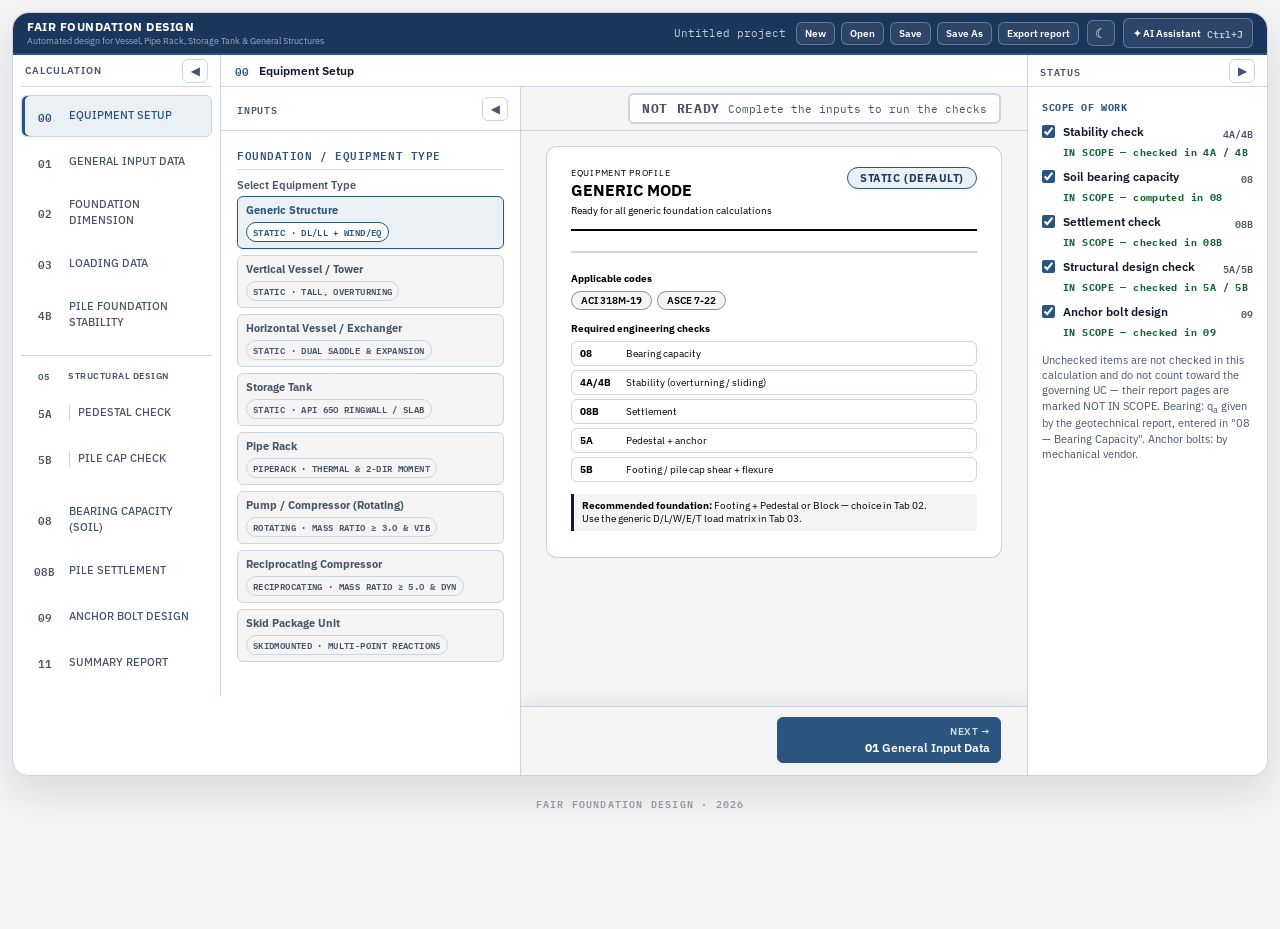
==== commit b94d9b24: "Compact and freeze application header and section bars" ====
--- a/index.html
+++ b/index.html
@@ -8,7 +8,7 @@
 <link rel="preconnect" href="https://fonts.gstatic.com" crossorigin>
 <!-- IBM Plex: Sans for UI labels and prose, Mono for numbers, inputs, badges and diagram labels (--sans / --mono in css/app.css). -->
 <link href="https://fonts.googleapis.com/css2?family=IBM+Plex+Mono:ital,wght@0,400;0,500;0,600;0,700;1,500&family=IBM+Plex+Sans:ital,wght@0,400;0,500;0,600;0,700;1,400&display=swap" rel="stylesheet">
-<link rel="stylesheet" href="css/app.css?v=20261028e4">
+<link rel="stylesheet" href="css/app.css?v=20261028h2">
 <!-- Saved light/dark choice applied before first paint (js/ui/theme.js, same key) — avoids a theme flash on refresh. -->
 <script>try { var t = localStorage.getItem('fair_fdn_theme'); if (t === 'light' || t === 'dark') document.documentElement.dataset.theme = t; } catch (e) {}</script>
 </head>
@@ -1994,6 +1994,6 @@
     <button type="button" id="lrfd-reload-combos" class="combo-add-btn" style="background:transparent;">↺ Reload standard LRFD set (201+)</button>
   </div>
 </div>
-<script type="module" src="js/app.js?v=20261028e4"></script>
+<script type="module" src="js/app.js?v=20261028h2"></script>
 </body>
 </html>
--- a/css/app.css
+++ b/css/app.css
@@ -2191,3 +2191,27 @@
     body[data-project-readiness="pending"] :is(.results, .ld-results) > :is(.calc-panel, .focus-panel, .ld-page):not(#setup-status) { display: none !important; }
     body[data-project-readiness="pending"] :is(#opt-oneway, #opt-twoway) { display: none; }
   }
+
+  /* Compact application chrome. Offsets follow the actual header height when it wraps. */
+  @media screen {
+    :root { --app-header-height: 40px; --app-section-height: 32px; scroll-padding-top: calc(var(--app-header-height) + var(--app-section-height)); }
+    .titleblock { position: sticky; top: 0; z-index: 40; padding: 5px 14px; gap: 8px; border-bottom-width: 2px; }
+    .tb-main h1 { font-size: 12px; line-height: 1.25; margin-bottom: 1px; }
+    .tb-main p { font-size: 9px; line-height: 1.25; }
+    .tb-file-btn { padding: 4px 8px; font-size: 10px; }
+    .tb-theme-btn { width: 28px; height: 26px; margin-right: 0; font-size: 13px; }
+    .tb-ai-btn { padding: 5px 9px; font-size: 10px; }
+    /* Reserve room for the footer so tall sticky rails do not slide under the header at the page end. */
+    .sidebar-menu { top: var(--app-header-height); max-height: calc(100vh - var(--app-header-height) - 72px); padding-top: 0; }
+    .nav-head { position: sticky; top: 0; z-index: 2; min-height: var(--app-section-height); padding: 3px 4px; background: var(--panel); border-bottom: 1px solid var(--line); }
+    .navigation-items { padding-top: 8px; }
+    .workspace-section { position: sticky; top: var(--app-header-height); z-index: 10; min-height: var(--app-section-height); padding: 4px 14px; }
+    .workspace-section h2 { font-size: 12px; }
+    .rp-inner { top: var(--app-header-height); max-height: calc(100vh - var(--app-header-height) - 72px); }
+    .rp-head { min-height: var(--app-section-height); padding-inline: 12px; }
+    .results, .ld-results { top: calc(var(--app-header-height) + var(--app-section-height)); max-height: calc(100vh - var(--app-header-height) - var(--app-section-height)); }
+  }
+  @media screen and (max-width: 820px) {
+    .results, .ld-results { position: static; max-height: none; }
+    .rp-inner { position: static; max-height: none; }
+  }
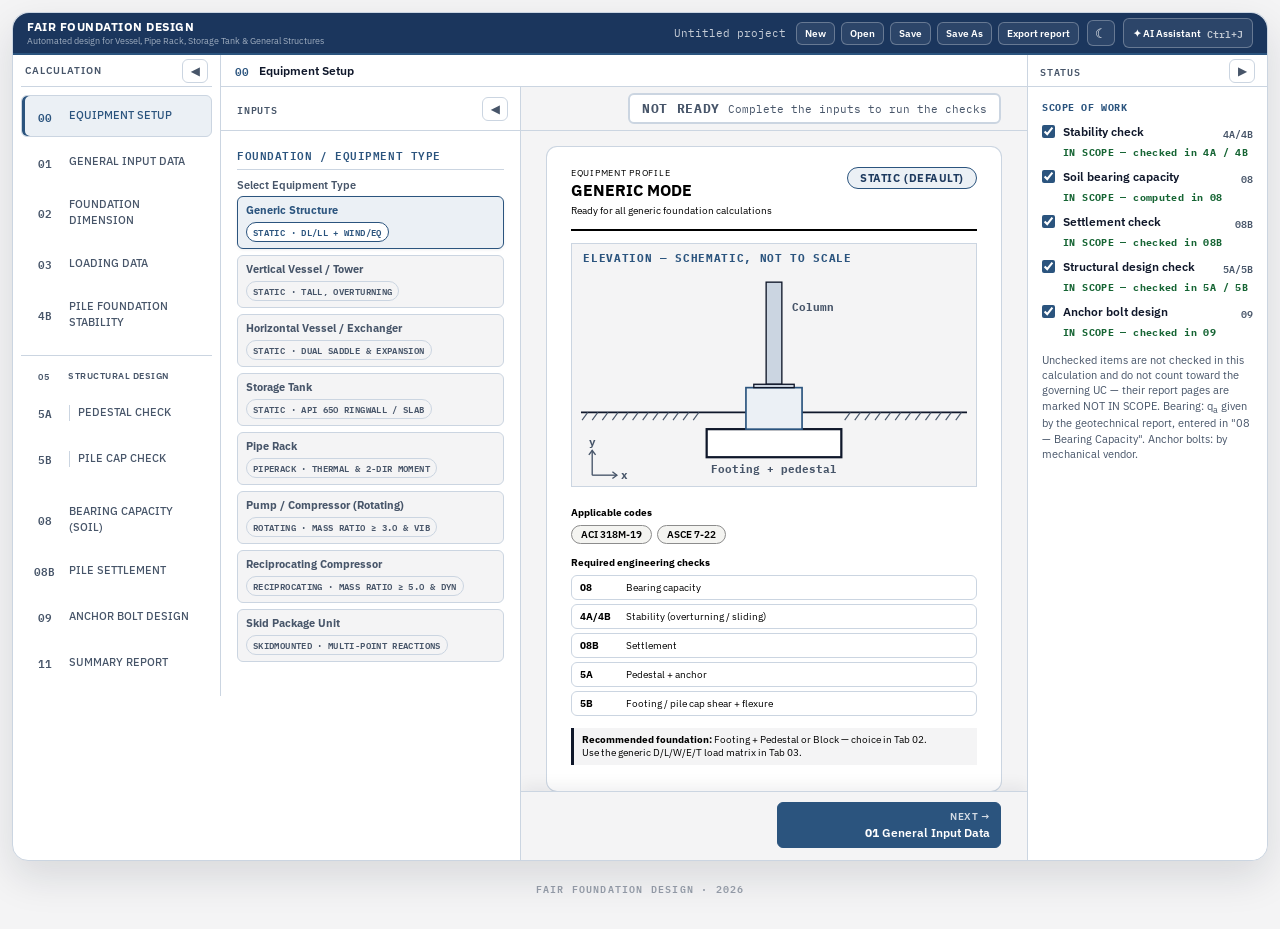
==== commit b6632684: "Require explicit ACI anchor shear sharing and align steel ties and pryout" ====
--- a/index.html
+++ b/index.html
@@ -8,7 +8,7 @@
 <link rel="preconnect" href="https://fonts.gstatic.com" crossorigin>
 <!-- IBM Plex: Sans for UI labels and prose, Mono for numbers, inputs, badges and diagram labels (--sans / --mono in css/app.css). -->
 <link href="https://fonts.googleapis.com/css2?family=IBM+Plex+Mono:ital,wght@0,400;0,500;0,600;0,700;1,500&family=IBM+Plex+Sans:ital,wght@0,400;0,500;0,600;0,700;1,400&display=swap" rel="stylesheet">
-<link rel="stylesheet" href="css/app.css?v=20261028h2">
+<link rel="stylesheet" href="css/app.css?v=20261028s3">
 <!-- Saved light/dark choice applied before first paint (js/ui/theme.js, same key) — avoids a theme flash on refresh. -->
 <script>try { var t = localStorage.getItem('fair_fdn_theme'); if (t === 'light' || t === 'dark') document.documentElement.dataset.theme = t; } catch (e) {}</script>
 </head>
@@ -1279,12 +1279,16 @@
         <div class="field">
           <label id="ab-method-label">Check method</label>
           <div class="radio-row" id="ab-method" role="radiogroup" aria-labelledby="ab-method-label">
-            <button data-val="single" class="sel">Single anchor</button>
-            <button data-val="group">ACI 17 group (4 anchors)</button>
+            <button data-val="single">Single anchor (simplified)</button>
+            <button data-val="group" class="sel">ACI 17 group (4 anchors)</button>
           </div>
         </div>
         <div class="note" id="ab-grout-note"></div>
         <div id="ab-group-box" style="display:none;">
+        <div class="field"><label for="ab-shear-anchors">Anchors resisting shear — project selection (§17.7.1.1)</label>
+          <select id="ab-shear-anchors"><option value="" selected>Choose for this project — no default</option><option value="2">2 front-row anchors: V/2 per anchor</option><option value="4">4 anchors: V/4, verified load-transfer detail required</option></select>
+        </div>
+        <div class="field" id="ab-shear-basis-field"><label for="ab-shear-basis">Load-transfer detail / drawing reference (required for 4)</label><input type="text" id="ab-shear-basis" value="" placeholder="Drawing / detail supporting equal shear sharing"></div>
         <div class="note">Group of 4 cast-in headed anchors in a rectangle, centred in the pedestal (anchorGroupCheck, the same check as the CLI): projected areas A<sub>Nc</sub> / A<sub>Vc</sub>, h<sub>ef</sub>′ near 3+ edges, side-face blowout, P with M<sub>x</sub>, M<sub>z</sub>, F<sub>x</sub>, F<sub>z</sub> of each combination. Cracked concrete. The φ factors below are used.</div>
         <div class="field check-field">
           <label for="ab-seismic">
@@ -1319,9 +1323,10 @@
         </div>
         <div class="field">
           <label for="ab-tie-case">Shear per anchor</label>
-          <select id="ab-tie-case">
-            <option value="2" selected>Case 2: V/2 (two anchors take all of V)</option>
-            <option value="1">Case 1: V/4 (oversized holes, V shared by 4)</option>
+          <select id="ab-tie-case" disabled>
+            <option value="" selected>Follows the project shear-sharing selection</option>
+            <option value="2">Case 2: V/2 (two anchors take all of V)</option>
+            <option value="1">Case 1: V/4 (detail must ensure four-anchor sharing)</option>
           </select>
         </div>
         <div class="field check-field">
@@ -1994,6 +1999,6 @@
     <button type="button" id="lrfd-reload-combos" class="combo-add-btn" style="background:transparent;">↺ Reload standard LRFD set (201+)</button>
   </div>
 </div>
-<script type="module" src="js/app.js?v=20261028h2"></script>
+<script type="module" src="js/app.js?v=20261028s3"></script>
 </body>
 </html>
